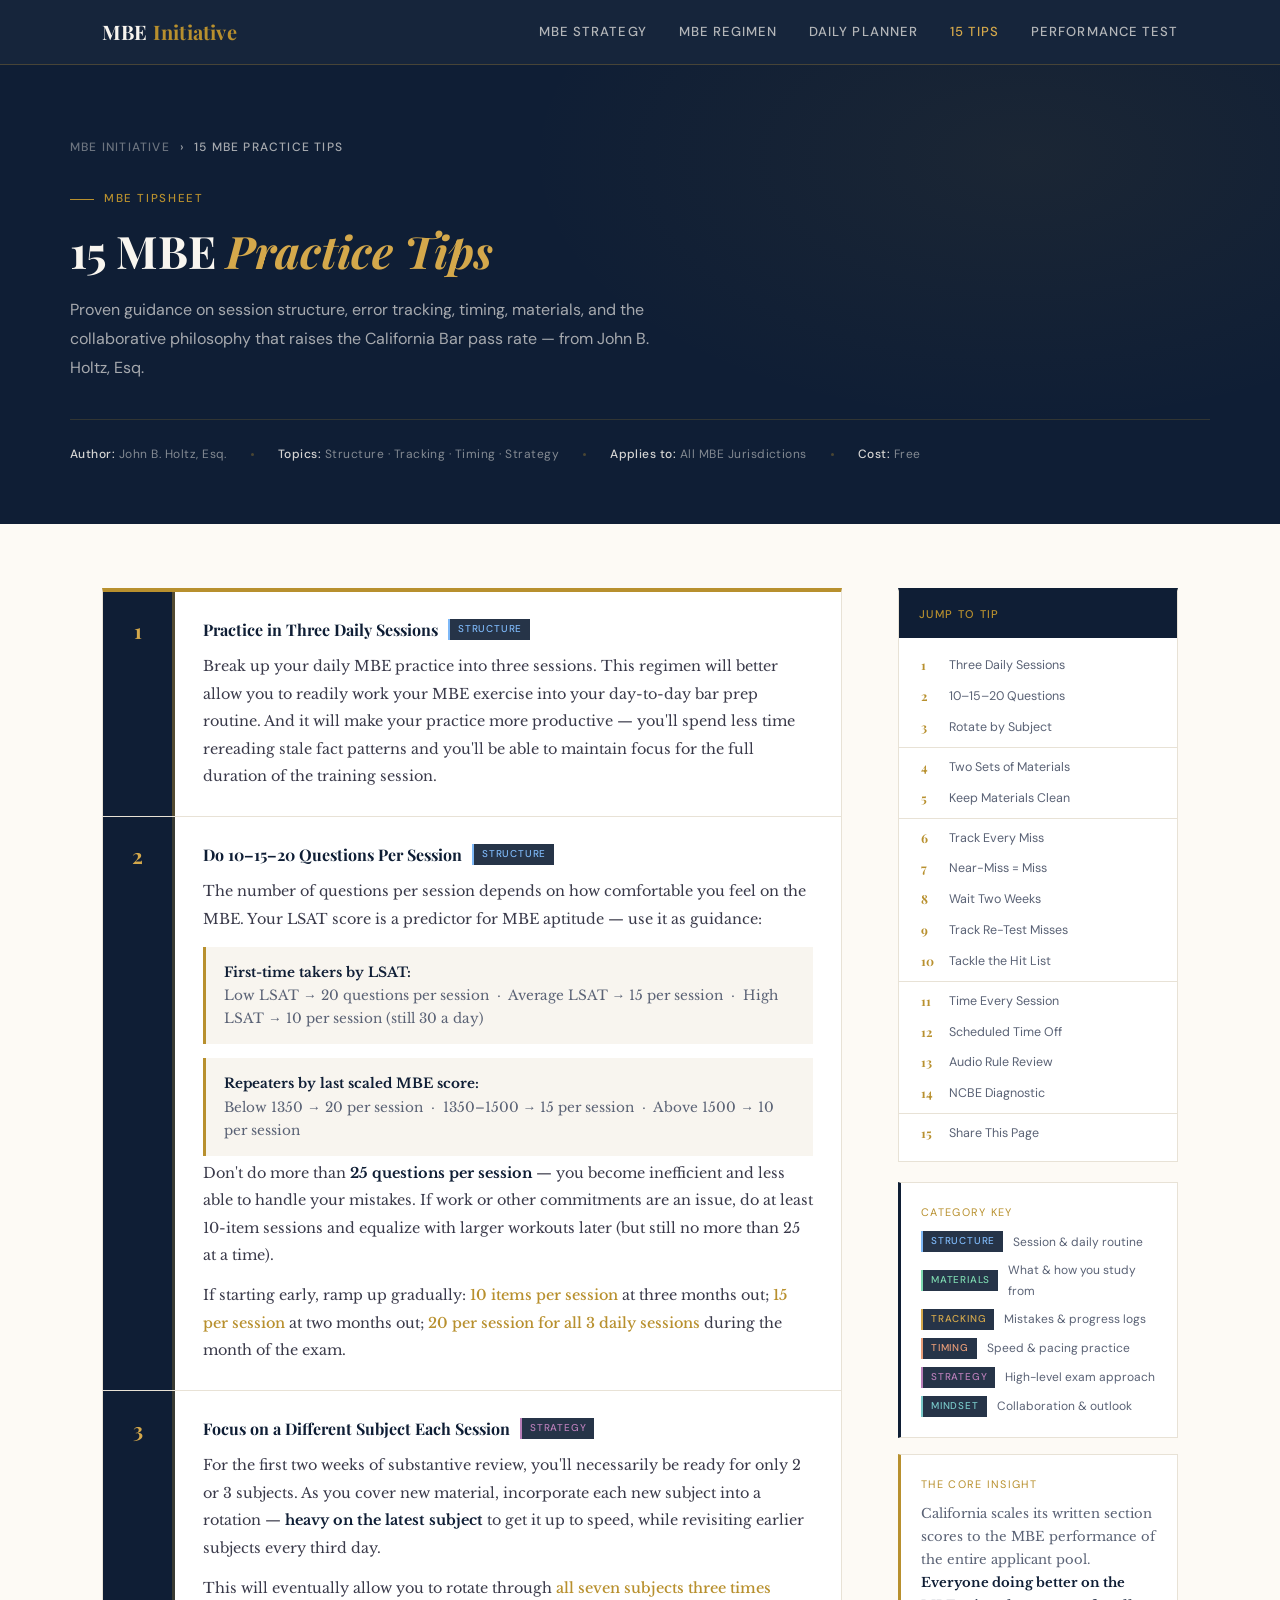
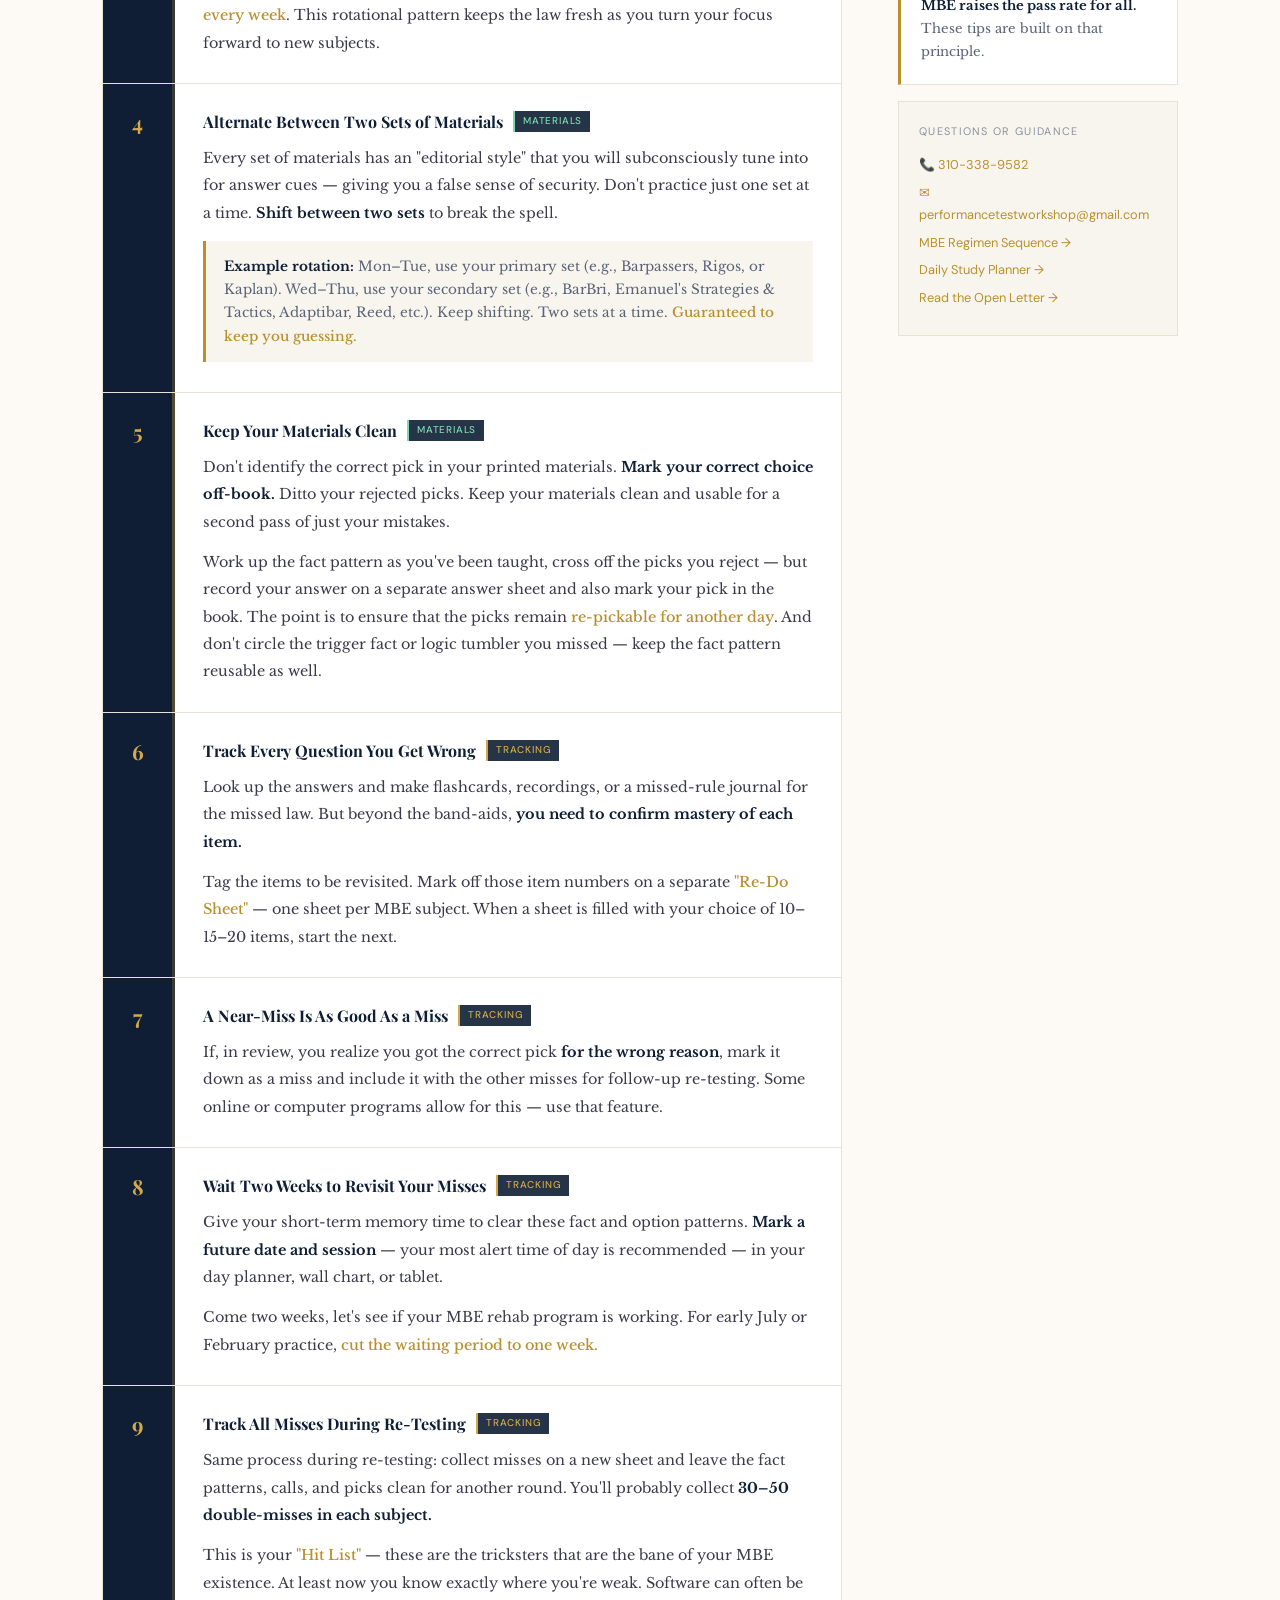
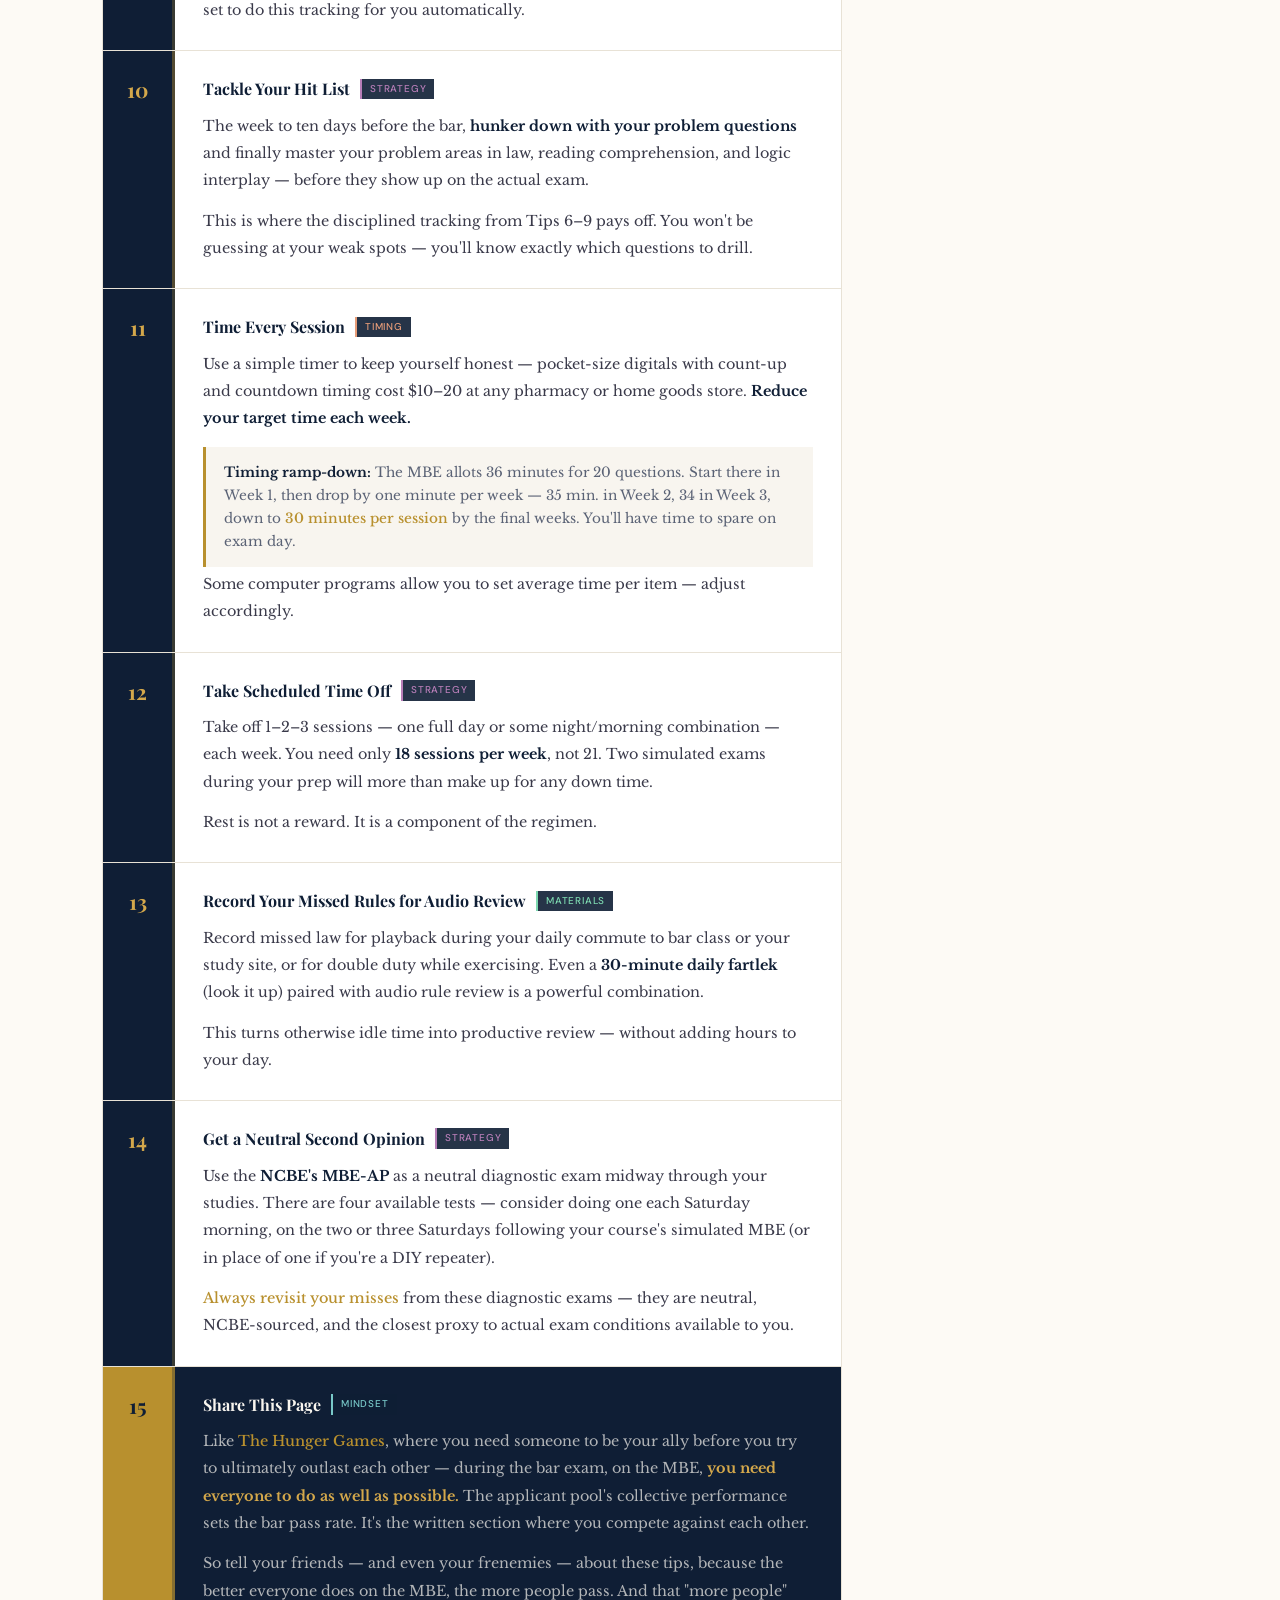
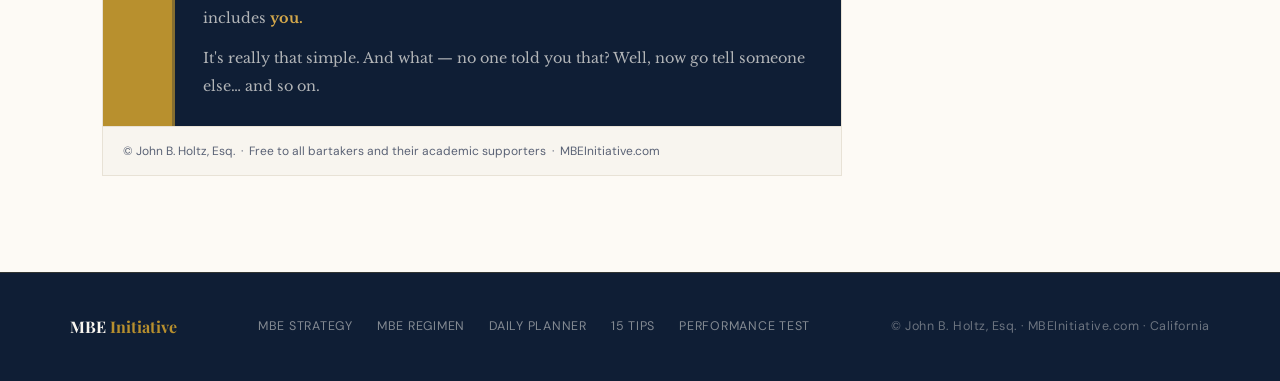
==== 15-mbe-practice-tips/index.html @ 508f03ab "Add 15 MBE Practice Tips nav link and align footer navs" ====
<!DOCTYPE html>
<html lang="en">
<head>
<meta charset="UTF-8"/>
<meta name="viewport" content="width=device-width,initial-scale=1.0"/>
<title>15 MBE Practice Tips | MBE Initiative · John B. Holtz</title>
<meta name="description" content="15 proven MBE practice tips from John B. Holtz — covering session structure, timing, error tracking, and the collaborative philosophy behind raising the California Bar pass rate."/>
<link rel="preconnect" href="https://fonts.googleapis.com"/>
<link rel="preconnect" href="https://fonts.gstatic.com" crossorigin/>
<link href="https://fonts.googleapis.com/css2?family=Playfair+Display:ital,wght@0,400;0,600;0,700;1,400&family=Libre+Baskerville:ital,wght@0,400;0,700;1,400&family=DM+Sans:wght@300;400;500&display=swap" rel="stylesheet"/>
<link rel="stylesheet" href="../css/style.css"/>
<style>
/* ── PAGE HERO ───────────────────────────────────────────────────────────── */
.page-hero{
  background:var(--navy);
  padding:72px 32px 60px;
  position:relative;overflow:hidden;
}
.page-hero::before{
  content:'';position:absolute;inset:0;
  background:radial-gradient(ellipse 60% 90% at 80% 20%,rgba(184,144,46,.07) 0%,transparent 65%);
  pointer-events:none;
}
.page-hero-inner{max-width:1140px;margin:0 auto;position:relative;}
.breadcrumb{
  display:flex;align-items:center;gap:10px;
  font-size:.75rem;font-weight:500;
  letter-spacing:.1em;text-transform:uppercase;
  margin-bottom:32px;
}
.breadcrumb a{color:rgba(248,245,239,.4);text-decoration:none;transition:color .2s;}
.breadcrumb a:hover{color:var(--gold-light)}
.breadcrumb span{color:rgba(248,245,239,.65)}
.breadcrumb-sep{color:rgba(248,245,239,.25)}
.hero-kicker{
  font-size:.72rem;font-weight:500;
  letter-spacing:.14em;text-transform:uppercase;
  color:var(--gold);margin-bottom:16px;
  display:flex;align-items:center;gap:10px;
}
.hero-kicker::before{content:'';display:block;width:24px;height:1px;background:var(--gold);}
.page-hero h1{
  font-family:'Playfair Display',serif;
  font-size:clamp(2rem,3.5vw,3rem);
  font-weight:700;line-height:1.15;
  color:var(--cream);margin-bottom:20px;
}
.page-hero h1 em{font-style:italic;color:var(--gold-light);}
.hero-lead{
  font-size:1rem;line-height:1.8;
  color:rgba(248,245,239,.65);
  max-width:600px;margin-bottom:36px;
}
.hero-meta{
  display:flex;align-items:center;gap:24px;flex-wrap:wrap;
  padding-top:24px;
  border-top:1px solid rgba(184,144,46,.2);
}
.meta-pill{font-size:.75rem;color:rgba(248,245,239,.5);letter-spacing:.04em;}
.meta-pill strong{color:rgba(248,245,239,.85);font-weight:500;}
.meta-dot{width:3px;height:3px;border-radius:50%;background:rgba(184,144,46,.35);}

/* ── LAYOUT ─────────────────────────────────────────────────────────────── */
.content-wrap{
  max-width:1140px;margin:0 auto;
  padding:64px 32px 96px;
  display:grid;
  grid-template-columns:1fr 280px;
  gap:56px;
  align-items:start;
}

/* ── TIPS LIST ───────────────────────────────────────────────────────────── */
.tips-list{
  display:flex;flex-direction:column;gap:0;
}

.tip-card{
  display:grid;
  grid-template-columns:72px 1fr;
  background:#fff;
  border:1px solid var(--card-border);
  border-top:none;
  transition:box-shadow .2s;
  position:relative;
}
.tip-card:first-child{
  border-top:4px solid var(--gold);
}
.tip-card:hover{
  box-shadow:0 4px 24px rgba(15,30,53,.08);
  z-index:1;
}

/* accent color cycles */
.tip-card:nth-child(1)  .tip-num{border-right-color:rgba(184,144,46,.4);}
.tip-card:nth-child(5)  .tip-num{border-right-color:rgba(184,144,46,.4);}
.tip-card:nth-child(10) .tip-num{border-right-color:rgba(184,144,46,.4);}
.tip-card:nth-child(15) .tip-num{background:var(--gold);border-right-color:var(--gold);}
.tip-card:nth-child(15) .tip-num span{color:var(--navy);}

.tip-num{
  background:var(--navy);
  border-right:3px solid rgba(184,144,46,.25);
  display:flex;align-items:flex-start;justify-content:center;
  padding-top:28px;
}
.tip-num span{
  font-family:'Playfair Display',serif;
  font-size:1.3rem;font-weight:700;
  color:var(--gold-light);
  line-height:1;
}

.tip-body{
  padding:24px 28px 26px;
}
.tip-title{
  font-family:'Playfair Display',serif;
  font-size:1rem;font-weight:700;
  color:var(--navy);
  margin-bottom:10px;
  display:flex;align-items:center;gap:10px;
  flex-wrap:wrap;
}
.tip-tag{
  display:inline-block;
  padding:2px 8px;
  font-family:'DM Sans',sans-serif;
  font-size:.62rem;font-weight:500;
  letter-spacing:.08em;text-transform:uppercase;
  background:var(--navy);color:var(--gold);
  border-left:2px solid var(--gold);
  vertical-align:middle;
}
.tip-tag.structure{background:rgba(15,30,53,.9);color:#7eb8f7;border-color:#7eb8f7;}
.tip-tag.materials{background:rgba(15,30,53,.9);color:#7dd9b0;border-color:#7dd9b0;}
.tip-tag.tracking{background:rgba(15,30,53,.9);color:#d4a84b;border-color:#d4a84b;}
.tip-tag.timing{background:rgba(15,30,53,.9);color:#e89d78;border-color:#e89d78;}
.tip-tag.strategy{background:rgba(15,30,53,.9);color:#b87eb8;border-color:#b87eb8;}
.tip-tag.mindset{background:rgba(15,30,53,.9);color:#78c8c8;border-color:#78c8c8;}

.tip-text{
  font-family:'Libre Baskerville',serif;
  font-size:.9rem;line-height:1.9;
  color:#3a3a4a;
}
.tip-text p{margin-bottom:.9em;}
.tip-text p:last-child{margin-bottom:0;}
.tip-text strong{color:var(--navy);}
.tip-text em{color:var(--gold);font-style:normal;font-weight:500;}

/* pull-out highlight box inside a tip */
.tip-highlight{
  margin:14px 0 4px;
  padding:14px 18px;
  background:var(--cream);
  border-left:3px solid var(--gold);
  font-size:.85rem;line-height:1.7;
  color:var(--text-muted);
}
.tip-highlight strong{color:var(--navy);}

/* inline sub-list */
.tip-sublist{
  list-style:none;
  display:flex;flex-direction:column;
  gap:6px;
  margin:10px 0 4px;
}
.tip-sublist li{
  font-size:.85rem;line-height:1.6;
  color:var(--text-muted);
  padding-left:18px;
  position:relative;
}
.tip-sublist li::before{
  content:'';
  position:absolute;left:0;top:9px;
  width:6px;height:6px;border-radius:50%;
  background:var(--gold);
}

/* final tip — share */
.tip-card.tip-final{
  border-top:none;
  background:var(--navy);
}
.tip-card.tip-final .tip-body{}
.tip-card.tip-final .tip-title{color:var(--cream);}
.tip-card.tip-final .tip-text{color:rgba(248,245,239,.7);}
.tip-card.tip-final .tip-text strong{color:var(--gold-light);}

/* attribution strip */
.attrib-strip{
  display:flex;justify-content:space-between;align-items:center;
  flex-wrap:wrap;gap:8px;
  margin-top:0;
  padding:14px 20px;
  border:1px solid var(--card-border);
  border-top:none;
  background:var(--cream);
}
.attrib-strip span{font-size:.75rem;color:var(--text-muted);}

/* ── SIDEBAR ─────────────────────────────────────────────────────────────── */
.sidebar{}

/* sticky TOC */
.toc-card{
  background:#fff;
  border:1px solid var(--card-border);
  border-top:3px solid var(--navy);
  padding:0;
  margin-bottom:20px;
  position:sticky;
  top:84px;
  max-height:calc(100vh - 120px);
  overflow-y:auto;
}
.toc-card-header{
  background:var(--navy);
  padding:14px 20px;
}
.toc-card-title{
  font-size:.7rem;letter-spacing:.12em;text-transform:uppercase;
  color:var(--gold);font-weight:500;
}
.toc-list{list-style:none;padding:12px 0;}
.toc-list li a{
  display:flex;align-items:center;gap:10px;
  padding:7px 20px;
  font-size:.78rem;color:var(--text-muted);
  text-decoration:none;
  transition:all .15s;
  border-left:2px solid transparent;
  line-height:1.35;
}
.toc-list li a:hover{
  color:var(--navy);
  border-left-color:var(--gold);
  background:rgba(184,144,46,.04);
}
.toc-list li a .toc-n{
  font-family:'Playfair Display',serif;
  font-size:.78rem;font-weight:700;
  color:var(--gold);
  flex-shrink:0;width:18px;
}
.toc-divider{height:1px;background:var(--card-border);margin:4px 0;}

.info-card{
  background:#fff;
  border:1px solid var(--card-border);
  border-left:3px solid var(--navy);
  padding:20px;
  margin-bottom:16px;
}
.info-card.gold-accent{border-left-color:var(--gold);}
.info-card-label{
  font-size:.68rem;letter-spacing:.12em;text-transform:uppercase;
  color:var(--gold);margin-bottom:10px;display:block;
}
.info-card-body{
  font-family:'Libre Baskerville',serif;
  font-size:.82rem;line-height:1.75;
  color:var(--text-muted);
}
.info-card-body strong{color:var(--navy);}

.contact-mini{
  background:var(--cream);
  border:1px solid var(--card-border);
  padding:20px;
}
.contact-mini-label{
  font-size:.68rem;letter-spacing:.12em;text-transform:uppercase;
  color:var(--text-light);margin-bottom:14px;display:block;
}
.contact-mini a{
  display:block;font-size:.8rem;color:var(--gold);
  text-decoration:none;margin-bottom:6px;transition:color .2s;
}
.contact-mini a:hover{color:var(--navy)}

/* ── RESPONSIVE ──────────────────────────────────────────────────────────── */
@media(max-width:920px){
  .content-wrap{grid-template-columns:1fr;gap:32px;padding:40px 20px 64px;}
  .page-hero{padding:48px 20px 40px;}
  .toc-card{position:static;max-height:none;overflow:auto;}
}
@media(max-width:560px){
  .tip-card{grid-template-columns:52px 1fr;}
  .tip-num{padding-top:22px;}
  .tip-num span{font-size:1.05rem;}
  .tip-body{padding:18px 18px 20px;}
}
</style>
</head>
<body>

<!-- NAV -->
<nav class="nav">
  <div class="nav-inner">
    <a class="brand" href="../index.html">MBE <span>Initiative</span></a>
    <div class="nav-links">
      <a href="../index.html#mbe">MBE Strategy</a>
      <a href="../mbe-regimen-sequence/">MBE Regimen</a>
      <a href="../daily-study-planner/">Daily Planner</a>
      <a href="." style="color:var(--gold-light);">15 Tips</a>
      <a href="../index.html#performance-test">Performance Test</a>
    </div>
  </div>
</nav>

<!-- HERO -->
<div class="page-hero">
  <div class="page-hero-inner">
    <div class="breadcrumb">
      <a href="../index.html">MBE Initiative</a>
      <span class="breadcrumb-sep">›</span>
      <span>15 MBE Practice Tips</span>
    </div>
    <div class="hero-kicker">MBE Tipsheet</div>
    <h1>15 MBE <em>Practice Tips</em></h1>
    <p class="hero-lead">Proven guidance on session structure, error tracking, timing, materials, and the collaborative philosophy that raises the California Bar pass rate — from John B. Holtz, Esq.</p>
    <div class="hero-meta">
      <div class="meta-pill"><strong>Author:</strong> John B. Holtz, Esq.</div>
      <div class="meta-dot"></div>
      <div class="meta-pill"><strong>Topics:</strong> Structure · Tracking · Timing · Strategy</div>
      <div class="meta-dot"></div>
      <div class="meta-pill"><strong>Applies to:</strong> All MBE Jurisdictions</div>
      <div class="meta-dot"></div>
      <div class="meta-pill"><strong>Cost:</strong> Free</div>
    </div>
  </div>
</div>

<!-- MAIN -->
<div class="content-wrap">
<div><!-- left column -->

<div class="tips-list">

  <!-- TIP 1 -->
  <div class="tip-card" id="tip-1">
    <div class="tip-num"><span>1</span></div>
    <div class="tip-body">
      <div class="tip-title">Practice in Three Daily Sessions <span class="tip-tag structure">Structure</span></div>
      <div class="tip-text">
        <p>Break up your daily MBE practice into three sessions. This regimen will better allow you to readily work your MBE exercise into your day-to-day bar prep routine. And it will make your practice more productive — you'll spend less time rereading stale fact patterns and you'll be able to maintain focus for the full duration of the training session.</p>
      </div>
    </div>
  </div>

  <!-- TIP 2 -->
  <div class="tip-card" id="tip-2">
    <div class="tip-num"><span>2</span></div>
    <div class="tip-body">
      <div class="tip-title">Do 10–15–20 Questions Per Session <span class="tip-tag structure">Structure</span></div>
      <div class="tip-text">
        <p>The number of questions per session depends on how comfortable you feel on the MBE. Your LSAT score is a predictor for MBE aptitude — use it as guidance:</p>
        <div class="tip-highlight">
          <strong>First-time takers by LSAT:</strong><br>
          Low LSAT → 20 questions per session &nbsp;·&nbsp; Average LSAT → 15 per session &nbsp;·&nbsp; High LSAT → 10 per session (still 30 a day)
        </div>
        <div class="tip-highlight">
          <strong>Repeaters by last scaled MBE score:</strong><br>
          Below 1350 → 20 per session &nbsp;·&nbsp; 1350–1500 → 15 per session &nbsp;·&nbsp; Above 1500 → 10 per session
        </div>
        <p>Don't do more than <strong>25 questions per session</strong> — you become inefficient and less able to handle your mistakes. If work or other commitments are an issue, do at least 10-item sessions and equalize with larger workouts later (but still no more than 25 at a time).</p>
        <p>If starting early, ramp up gradually: <em>10 items per session</em> at three months out; <em>15 per session</em> at two months out; <em>20 per session for all 3 daily sessions</em> during the month of the exam.</p>
      </div>
    </div>
  </div>

  <!-- TIP 3 -->
  <div class="tip-card" id="tip-3">
    <div class="tip-num"><span>3</span></div>
    <div class="tip-body">
      <div class="tip-title">Focus on a Different Subject Each Session <span class="tip-tag strategy">Strategy</span></div>
      <div class="tip-text">
        <p>For the first two weeks of substantive review, you'll necessarily be ready for only 2 or 3 subjects. As you cover new material, incorporate each new subject into a rotation — <strong>heavy on the latest subject</strong> to get it up to speed, while revisiting earlier subjects every third day.</p>
        <p>This will eventually allow you to rotate through <em>all seven subjects three times every week</em>. This rotational pattern keeps the law fresh as you turn your focus forward to new subjects.</p>
      </div>
    </div>
  </div>

  <!-- TIP 4 -->
  <div class="tip-card" id="tip-4">
    <div class="tip-num"><span>4</span></div>
    <div class="tip-body">
      <div class="tip-title">Alternate Between Two Sets of Materials <span class="tip-tag materials">Materials</span></div>
      <div class="tip-text">
        <p>Every set of materials has an "editorial style" that you will subconsciously tune into for answer cues — giving you a false sense of security. Don't practice just one set at a time. <strong>Shift between two sets</strong> to break the spell.</p>
        <div class="tip-highlight">
          <strong>Example rotation:</strong> Mon–Tue, use your primary set (e.g., Barpassers, Rigos, or Kaplan). Wed–Thu, use your secondary set (e.g., BarBri, Emanuel's Strategies &amp; Tactics, Adaptibar, Reed, etc.). Keep shifting. Two sets at a time. <em>Guaranteed to keep you guessing.</em>
        </div>
      </div>
    </div>
  </div>

  <!-- TIP 5 -->
  <div class="tip-card" id="tip-5">
    <div class="tip-num"><span>5</span></div>
    <div class="tip-body">
      <div class="tip-title">Keep Your Materials Clean <span class="tip-tag materials">Materials</span></div>
      <div class="tip-text">
        <p>Don't identify the correct pick in your printed materials. <strong>Mark your correct choice off-book.</strong> Ditto your rejected picks. Keep your materials clean and usable for a second pass of just your mistakes.</p>
        <p>Work up the fact pattern as you've been taught, cross off the picks you reject — but record your answer on a separate answer sheet and also mark your pick in the book. The point is to ensure that the picks remain <em>re-pickable for another day</em>. And don't circle the trigger fact or logic tumbler you missed — keep the fact pattern reusable as well.</p>
      </div>
    </div>
  </div>

  <!-- TIP 6 -->
  <div class="tip-card" id="tip-6">
    <div class="tip-num"><span>6</span></div>
    <div class="tip-body">
      <div class="tip-title">Track Every Question You Get Wrong <span class="tip-tag tracking">Tracking</span></div>
      <div class="tip-text">
        <p>Look up the answers and make flashcards, recordings, or a missed-rule journal for the missed law. But beyond the band-aids, <strong>you need to confirm mastery of each item.</strong></p>
        <p>Tag the items to be revisited. Mark off those item numbers on a separate <em>"Re-Do Sheet"</em> — one sheet per MBE subject. When a sheet is filled with your choice of 10–15–20 items, start the next.</p>
      </div>
    </div>
  </div>

  <!-- TIP 7 -->
  <div class="tip-card" id="tip-7">
    <div class="tip-num"><span>7</span></div>
    <div class="tip-body">
      <div class="tip-title">A Near-Miss Is As Good As a Miss <span class="tip-tag tracking">Tracking</span></div>
      <div class="tip-text">
        <p>If, in review, you realize you got the correct pick <strong>for the wrong reason</strong>, mark it down as a miss and include it with the other misses for follow-up re-testing. Some online or computer programs allow for this — use that feature.</p>
      </div>
    </div>
  </div>

  <!-- TIP 8 -->
  <div class="tip-card" id="tip-8">
    <div class="tip-num"><span>8</span></div>
    <div class="tip-body">
      <div class="tip-title">Wait Two Weeks to Revisit Your Misses <span class="tip-tag tracking">Tracking</span></div>
      <div class="tip-text">
        <p>Give your short-term memory time to clear these fact and option patterns. <strong>Mark a future date and session</strong> — your most alert time of day is recommended — in your day planner, wall chart, or tablet.</p>
        <p>Come two weeks, let's see if your MBE rehab program is working. For early July or February practice, <em>cut the waiting period to one week.</em></p>
      </div>
    </div>
  </div>

  <!-- TIP 9 -->
  <div class="tip-card" id="tip-9">
    <div class="tip-num"><span>9</span></div>
    <div class="tip-body">
      <div class="tip-title">Track All Misses During Re-Testing <span class="tip-tag tracking">Tracking</span></div>
      <div class="tip-text">
        <p>Same process during re-testing: collect misses on a new sheet and leave the fact patterns, calls, and picks clean for another round. You'll probably collect <strong>30–50 double-misses in each subject.</strong></p>
        <p>This is your <em>"Hit List"</em> — these are the tricksters that are the bane of your MBE existence. At least now you know exactly where you're weak. Software can often be set to do this tracking for you automatically.</p>
      </div>
    </div>
  </div>

  <!-- TIP 10 -->
  <div class="tip-card" id="tip-10">
    <div class="tip-num"><span>10</span></div>
    <div class="tip-body">
      <div class="tip-title">Tackle Your Hit List <span class="tip-tag strategy">Strategy</span></div>
      <div class="tip-text">
        <p>The week to ten days before the bar, <strong>hunker down with your problem questions</strong> and finally master your problem areas in law, reading comprehension, and logic interplay — before they show up on the actual exam.</p>
        <p>This is where the disciplined tracking from Tips 6–9 pays off. You won't be guessing at your weak spots — you'll know exactly which questions to drill.</p>
      </div>
    </div>
  </div>

  <!-- TIP 11 -->
  <div class="tip-card" id="tip-11">
    <div class="tip-num"><span>11</span></div>
    <div class="tip-body">
      <div class="tip-title">Time Every Session <span class="tip-tag timing">Timing</span></div>
      <div class="tip-text">
        <p>Use a simple timer to keep yourself honest — pocket-size digitals with count-up and countdown timing cost $10–20 at any pharmacy or home goods store. <strong>Reduce your target time each week.</strong></p>
        <div class="tip-highlight">
          <strong>Timing ramp-down:</strong> The MBE allots 36 minutes for 20 questions. Start there in Week 1, then drop by one minute per week — 35 min. in Week 2, 34 in Week 3, down to <em>30 minutes per session</em> by the final weeks. You'll have time to spare on exam day.
        </div>
        <p>Some computer programs allow you to set average time per item — adjust accordingly.</p>
      </div>
    </div>
  </div>

  <!-- TIP 12 -->
  <div class="tip-card" id="tip-12">
    <div class="tip-num"><span>12</span></div>
    <div class="tip-body">
      <div class="tip-title">Take Scheduled Time Off <span class="tip-tag strategy">Strategy</span></div>
      <div class="tip-text">
        <p>Take off 1–2–3 sessions — one full day or some night/morning combination — each week. You need only <strong>18 sessions per week</strong>, not 21. Two simulated exams during your prep will more than make up for any down time.</p>
        <p>Rest is not a reward. It is a component of the regimen.</p>
      </div>
    </div>
  </div>

  <!-- TIP 13 -->
  <div class="tip-card" id="tip-13">
    <div class="tip-num"><span>13</span></div>
    <div class="tip-body">
      <div class="tip-title">Record Your Missed Rules for Audio Review <span class="tip-tag materials">Materials</span></div>
      <div class="tip-text">
        <p>Record missed law for playback during your daily commute to bar class or your study site, or for double duty while exercising. Even a <strong>30-minute daily fartlek</strong> (look it up) paired with audio rule review is a powerful combination.</p>
        <p>This turns otherwise idle time into productive review — without adding hours to your day.</p>
      </div>
    </div>
  </div>

  <!-- TIP 14 -->
  <div class="tip-card" id="tip-14">
    <div class="tip-num"><span>14</span></div>
    <div class="tip-body">
      <div class="tip-title">Get a Neutral Second Opinion <span class="tip-tag strategy">Strategy</span></div>
      <div class="tip-text">
        <p>Use the <strong>NCBE's MBE-AP</strong> as a neutral diagnostic exam midway through your studies. There are four available tests — consider doing one each Saturday morning, on the two or three Saturdays following your course's simulated MBE (or in place of one if you're a DIY repeater).</p>
        <p><em>Always revisit your misses</em> from these diagnostic exams — they are neutral, NCBE-sourced, and the closest proxy to actual exam conditions available to you.</p>
      </div>
    </div>
  </div>

  <!-- TIP 15 -->
  <div class="tip-card tip-final" id="tip-15">
    <div class="tip-num" style="background:var(--gold);border-right-color:rgba(15,30,53,.3);"><span style="color:var(--navy);">15</span></div>
    <div class="tip-body">
      <div class="tip-title">Share This Page <span class="tip-tag mindset">Mindset</span></div>
      <div class="tip-text">
        <p>Like <em>The Hunger Games</em>, where you need someone to be your ally before you try to ultimately outlast each other — during the bar exam, on the MBE, <strong>you need everyone to do as well as possible.</strong> The applicant pool's collective performance sets the bar pass rate. It's the written section where you compete against each other.</p>
        <p>So tell your friends — and even your frenemies — about these tips, because the better everyone does on the MBE, the more people pass. And that "more people" includes <strong>you.</strong></p>
        <p>It's really that simple. And what — no one told you that? Well, now go tell someone else… and so on.</p>
      </div>
    </div>
  </div>

</div><!-- /.tips-list -->

<div class="attrib-strip">
  <span>© John B. Holtz, Esq. &nbsp;·&nbsp; Free to all bartakers and their academic supporters &nbsp;·&nbsp; MBEInitiative.com</span>
</div>

</div><!-- /left column -->

<!-- ── SIDEBAR ─────────────────────────────────────────────────────────────── -->
<div class="sidebar">

  <!-- TOC -->
  <div class="toc-card">
    <div class="toc-card-header">
      <div class="toc-card-title">Jump to Tip</div>
    </div>
    <ul class="toc-list">
      <li><a href="#tip-1"><span class="toc-n">1</span>Three Daily Sessions</a></li>
      <li><a href="#tip-2"><span class="toc-n">2</span>10–15–20 Questions</a></li>
      <li><a href="#tip-3"><span class="toc-n">3</span>Rotate by Subject</a></li>
      <div class="toc-divider"></div>
      <li><a href="#tip-4"><span class="toc-n">4</span>Two Sets of Materials</a></li>
      <li><a href="#tip-5"><span class="toc-n">5</span>Keep Materials Clean</a></li>
      <div class="toc-divider"></div>
      <li><a href="#tip-6"><span class="toc-n">6</span>Track Every Miss</a></li>
      <li><a href="#tip-7"><span class="toc-n">7</span>Near-Miss = Miss</a></li>
      <li><a href="#tip-8"><span class="toc-n">8</span>Wait Two Weeks</a></li>
      <li><a href="#tip-9"><span class="toc-n">9</span>Track Re-Test Misses</a></li>
      <li><a href="#tip-10"><span class="toc-n">10</span>Tackle the Hit List</a></li>
      <div class="toc-divider"></div>
      <li><a href="#tip-11"><span class="toc-n">11</span>Time Every Session</a></li>
      <li><a href="#tip-12"><span class="toc-n">12</span>Scheduled Time Off</a></li>
      <li><a href="#tip-13"><span class="toc-n">13</span>Audio Rule Review</a></li>
      <li><a href="#tip-14"><span class="toc-n">14</span>NCBE Diagnostic</a></li>
      <div class="toc-divider"></div>
      <li><a href="#tip-15"><span class="toc-n">15</span>Share This Page</a></li>
    </ul>
  </div>

  <!-- CATEGORY KEY -->
  <div class="info-card" style="margin-bottom:16px;">
    <span class="info-card-label">Category Key</span>
    <div style="display:flex;flex-direction:column;gap:8px;margin-top:4px;">
      <div style="display:flex;align-items:center;gap:10px;">
        <span class="tip-tag structure" style="margin:0;">Structure</span>
        <span style="font-size:.75rem;color:var(--text-muted);">Session &amp; daily routine</span>
      </div>
      <div style="display:flex;align-items:center;gap:10px;">
        <span class="tip-tag materials" style="margin:0;">Materials</span>
        <span style="font-size:.75rem;color:var(--text-muted);">What &amp; how you study from</span>
      </div>
      <div style="display:flex;align-items:center;gap:10px;">
        <span class="tip-tag tracking" style="margin:0;">Tracking</span>
        <span style="font-size:.75rem;color:var(--text-muted);">Mistakes &amp; progress logs</span>
      </div>
      <div style="display:flex;align-items:center;gap:10px;">
        <span class="tip-tag timing" style="margin:0;">Timing</span>
        <span style="font-size:.75rem;color:var(--text-muted);">Speed &amp; pacing practice</span>
      </div>
      <div style="display:flex;align-items:center;gap:10px;">
        <span class="tip-tag strategy" style="margin:0;">Strategy</span>
        <span style="font-size:.75rem;color:var(--text-muted);">High-level exam approach</span>
      </div>
      <div style="display:flex;align-items:center;gap:10px;">
        <span class="tip-tag mindset" style="margin:0;">Mindset</span>
        <span style="font-size:.75rem;color:var(--text-muted);">Collaboration &amp; outlook</span>
      </div>
    </div>
  </div>

  <!-- WHY IT MATTERS -->
  <div class="info-card gold-accent" style="margin-bottom:16px;">
    <span class="info-card-label">The Core Insight</span>
    <p class="info-card-body">California scales its written section scores to the MBE performance of the entire applicant pool. <strong>Everyone doing better on the MBE raises the pass rate for all.</strong> These tips are built on that principle.</p>
  </div>

  <!-- CONTACT -->
  <div class="contact-mini">
    <span class="contact-mini-label">Questions or Guidance</span>
    <a href="tel:3103389582">📞 310-338-9582</a>
    <a href="mailto:performancetestworkshop@gmail.com">✉ performancetestworkshop@gmail.com</a>
    <a href="../mbe-regimen-sequence/">MBE Regimen Sequence →</a>
    <a href="../daily-study-planner/">Daily Study Planner →</a>
    <a href="../mbe-memo.html">Read the Open Letter →</a>
  </div>

</div><!-- /sidebar -->
</div><!-- /.content-wrap -->

<!-- FOOTER -->
<footer>
  <div class="footer-inner">
    <div class="footer-brand">MBE <span>Initiative</span></div>
    <div class="footer-links">
      <a href="../index.html#mbe">MBE Strategy</a>
      <a href="../mbe-regimen-sequence/">MBE Regimen</a>
      <a href="../daily-study-planner/">Daily Planner</a>
      <a href=".">15 Tips</a>
      <a href="../index.html#performance-test">Performance Test</a>
    </div>
    <div class="footer-copy">&copy; John B. Holtz, Esq. &middot; MBEInitiative.com &middot; California</div>
  </div>
</footer>

</body>
</html>
---- css/style.css ----
*{box-sizing:border-box;margin:0;padding:0}
:root{
  --navy:#0f1e35;
  --navy-mid:#162845;
  --navy-light:#1e3a5f;
  --gold:#b8902e;
  --gold-light:#d4a84b;
  --cream:#f8f5ef;
  --warm-white:#fdfaf5;
  --text:#1a1a2e;
  --text-muted:#5a6275;
  --text-light:#8a919e;
  --rule:#d4c9b0;
  --card-border:#e8e2d6;
}
html{scroll-behavior:smooth}
body{
  font-family:'DM Sans',sans-serif;
  background:var(--warm-white);
  color:var(--text);
  font-size:16px;
  line-height:1.7;
}

/* NAV */
.nav{
  position:sticky;top:0;z-index:100;
  background:rgba(15,30,53,0.97);
  backdrop-filter:blur(10px);
  border-bottom:1px solid rgba(184,144,46,0.3);
}
.nav-inner{
  max-width:1140px;margin:0 auto;
  padding:0 32px;
  display:flex;align-items:center;justify-content:space-between;
  height:64px;
}
.brand{
  font-family:'Playfair Display',serif;
  font-size:1.25rem;font-weight:700;
  color:var(--cream);letter-spacing:0.01em;
  text-decoration:none;
}
.brand span{color:var(--gold)}
.nav-links{display:flex;gap:32px}
.nav-links a{
  font-size:0.82rem;font-weight:500;
  color:rgba(248,245,239,0.7);
  text-decoration:none;letter-spacing:0.08em;
  text-transform:uppercase;
  transition:color 0.2s;
}
.nav-links a:hover{color:var(--gold-light)}

/* HERO */
.hero {
  position: relative;
  overflow: hidden;
  min-height: 760px;
  display: flex;
  align-items: center;
  padding: 0 32px;
  background: #0b1d33;
}

.hero-video-bg {
  position: absolute;
  inset: 0;
  z-index: 0;
  overflow: hidden;
  background: #0b1d33;
  pointer-events: none;
}

.hero-video-bg iframe {
  position: absolute;
  top: 50%;
  left: 50%;
  width: 120vw;
  height: 67.5vw;
  min-width: 100%;
  min-height: 100%;
  transform: translate(-50%, -50%);
  pointer-events: none;
}

.hero::before {
  content: "";
  position: absolute;
  inset: 0;
  z-index: 1;
  background:
    linear-gradient(90deg, rgba(11, 29, 51, 0.94) 0%, rgba(11, 29, 51, 0.82) 42%, rgba(11, 29, 51, 0.48) 100%),
    linear-gradient(180deg, rgba(11, 29, 51, 0.35) 0%, rgba(11, 29, 51, 0.72) 100%);
  pointer-events: none;
}

.hero-inner {
  max-width: 1140px;
  margin: 0 auto;
  width: 100%;
  display: grid;
  grid-template-columns: 1fr 380px;
  gap: 64px;
  align-items: end;
  position: relative;
  z-index: 2;
}
.hero-eyebrow{
  font-size:0.75rem;font-weight:500;
  letter-spacing:0.14em;text-transform:uppercase;
  color:var(--gold);margin-bottom:20px;
  display:flex;align-items:center;gap:10px;
}
.hero-eyebrow::before{
  content:'';display:block;width:28px;height:1px;
  background:var(--gold);
}
.hero h1{
  font-family:'Playfair Display',serif;
  font-size:clamp(2.2rem,4vw,3.4rem);
  font-weight:700;line-height:1.15;
  color:var(--cream);
  margin-bottom:24px;
}
.hero h1 em{
  font-style:italic;color:var(--gold-light);
}
.hero-lead{
  font-size:1.05rem;line-height:1.8;
  color:rgba(248,245,239,0.72);
  max-width:520px;margin-bottom:36px;
}
.hero-actions{display:flex;gap:16px;flex-wrap:wrap;margin-bottom:64px;}
.btn-primary{
  display:inline-flex;align-items:center;gap:8px;
  padding:13px 28px;
  background:var(--gold);color:#0f1e35;
  font-size:0.85rem;font-weight:500;
  letter-spacing:0.06em;text-transform:uppercase;
  text-decoration:none;border:none;cursor:pointer;
  transition:background 0.2s,transform 0.15s;
}
.btn-primary:hover{background:var(--gold-light);transform:translateY(-1px)}
.btn-outline{
  display:inline-flex;align-items:center;gap:8px;
  padding:12px 28px;
  border:1px solid rgba(184,144,46,0.5);
  color:var(--gold-light);
  font-size:0.85rem;font-weight:500;
  letter-spacing:0.06em;text-transform:uppercase;
  text-decoration:none;background:transparent;cursor:pointer;
  transition:border-color 0.2s,color 0.2s;
}
.btn-outline:hover{border-color:var(--gold-light);color:var(--cream)}

/* CONTACT CARD in hero */
.contact-card{
  background:var(--cream);
  border-top:3px solid var(--gold);
  padding:0 0 0 0;
  position:relative;
  transform:translateY(32px);
  box-shadow:0 24px 64px rgba(0,0,0,0.35);
}
.card-photo-wrap{position:relative;overflow:hidden;background:#162845;}
.john-card-photo{
  display:block;
  width:100%;
  height:360px;
  object-fit:cover;
  object-position:center top;
  border-top:4px solid var(--gold);
  background:#10233d;
}
.card-body{padding:28px 28px 32px;}
.card-title{
  font-family:'Playfair Display',serif;
  font-size:1rem;font-weight:700;
  color:var(--navy);margin-bottom:4px;
}
.card-subtitle{
  font-size:0.78rem;color:var(--gold);
  letter-spacing:0.08em;text-transform:uppercase;
  margin-bottom:24px;
  padding-bottom:16px;
  border-bottom:1px solid var(--card-border);
}
.contact-list{display:flex;flex-direction:column;gap:12px;}
.contact-row{
  display:flex;align-items:flex-start;gap:12px;
  font-size:0.84rem;
  color:var(--text);text-decoration:none;
}
.contact-row:hover .contact-val{color:var(--gold)}
.contact-icon{
  width:30px;height:30px;flex-shrink:0;
  background:var(--navy);
  display:flex;align-items:center;justify-content:center;
  margin-top:1px;
}
.contact-icon svg{width:14px;height:14px;fill:var(--gold)}
.contact-val{color:var(--text);line-height:1.4;transition:color 0.2s;}
.contact-label{
  font-size:0.72rem;text-transform:uppercase;
  letter-spacing:0.08em;color:var(--text-muted);
  display:block;margin-bottom:1px;
}

@media (max-width: 980px) {
  .john-card-photo {
    height: 320px;
  }
}

@media (max-width: 680px) {
  .john-card-photo {
    height: 260px;
  }
}

/* STATS BAR */
.stats-bar{
  background:var(--navy-mid);
  padding:32px;
}
.stats-inner{
  max-width:1140px;margin:0 auto;
  display:grid;grid-template-columns:repeat(3,1fr);
  gap:0;
}
.stat-item{
  text-align:center;
  padding:16px 24px;
  border-right:1px solid rgba(255,255,255,0.08);
}
.stat-item:last-child{border-right:none}
.stat-num{
  font-family:'Playfair Display',serif;
  font-size:2rem;font-weight:700;
  color:var(--gold-light);display:block;
}
.stat-label{
  font-size:0.78rem;color:rgba(248,245,239,0.6);
  letter-spacing:0.06em;text-transform:uppercase;
}

/* SECTION SCAFFOLDING */
.section{padding:88px 32px;}
.section-inner{max-width:1140px;margin:0 auto;}
.section-tag{
  font-size:0.72rem;font-weight:500;
  letter-spacing:0.14em;text-transform:uppercase;
  color:var(--gold);margin-bottom:14px;
  display:flex;align-items:center;gap:10px;
}
.section-tag::before{
  content:'';display:block;width:24px;height:1px;
  background:var(--gold);
}
.section-heading{
  font-family:'Playfair Display',serif;
  font-size:clamp(1.8rem,3vw,2.5rem);
  font-weight:700;line-height:1.2;
  color:var(--navy);margin-bottom:16px;
}
.section-rule{
  width:48px;height:2px;
  background:var(--gold);
  margin-bottom:32px;
}
.section-lead{
  font-family:'Libre Baskerville',serif;
  font-size:1.05rem;line-height:1.9;
  color:var(--text-muted);
  max-width:680px;
}

/* MBE SECTION */
#mbe{background:var(--warm-white);}
.mbe-grid{
  display:grid;
  grid-template-columns:1fr 1fr;
  gap:48px;
  margin-top:56px;
  align-items:start;
}
.mbe-intro{
  font-family:'Libre Baskerville',serif;
  font-size:1rem;line-height:1.95;
  color:#3a3a4a;
}
.mbe-intro p{margin-bottom:1.2em;}
.subject-grid{
  display:grid;
  grid-template-columns:1fr 1fr;
  gap:8px;
}
.subject-pill{
  background:var(--navy);
  color:var(--cream);
  padding:10px 16px;
  font-size:0.8rem;
  letter-spacing:0.04em;
  border-left:3px solid var(--gold);
  transition:background 0.2s;
}
.subject-pill:hover{background:var(--navy-light)}
.subjects-label{
  font-size:0.75rem;font-weight:500;
  letter-spacing:0.1em;text-transform:uppercase;
  color:var(--text-muted);margin-bottom:14px;
  grid-column:1/-1;
}

/* STUDY SEQUENCE */
#study-sequence{
  background:var(--navy);
  position:relative;overflow:hidden;
}
#study-sequence::before{
  content:'';position:absolute;
  top:-80px;right:-80px;
  width:400px;height:400px;
  border-radius:50%;
  border:1px solid rgba(184,144,46,0.08);
  pointer-events:none;
}
#study-sequence .section-heading{color:var(--cream)}
#study-sequence .section-rule{background:var(--gold)}
#study-sequence .section-lead{color:rgba(248,245,239,0.65)}
#study-sequence .section-tag{color:var(--gold-light)}
#study-sequence .section-tag::before{background:var(--gold-light)}
.phases{display:flex;flex-direction:column;gap:0;margin-top:56px;}
.phase{
  display:grid;
  grid-template-columns:80px 1fr;
  gap:0;
  position:relative;
}
.phase:not(:last-child) .phase-line{
  position:absolute;left:39px;top:44px;bottom:-1px;
  width:1px;background:rgba(184,144,46,0.25);
}
.phase-num{
  display:flex;flex-direction:column;
  align-items:center;
  padding-top:4px;
}
.phase-circle{
  width:40px;height:40px;
  border:1px solid var(--gold);
  border-radius:50%;
  display:flex;align-items:center;justify-content:center;
  font-family:'Playfair Display',serif;
  font-size:0.9rem;font-weight:700;
  color:var(--gold);
  background:var(--navy);
  position:relative;z-index:1;
  flex-shrink:0;
}
.phase-content{
  padding:0 0 48px 24px;
}
.phase-label{
  font-size:0.72rem;letter-spacing:0.12em;
  text-transform:uppercase;
  color:var(--gold);margin-bottom:6px;
  display:block;
}
.phase-title{
  font-family:'Playfair Display',serif;
  font-size:1.15rem;font-weight:700;
  color:var(--cream);margin-bottom:10px;
}
.phase-desc{
  font-size:0.9rem;line-height:1.75;
  color:rgba(248,245,239,0.6);
}

/* DAILY PLANNER */
#daily-planner{background:var(--cream);}
.planner-grid{
  display:grid;
  grid-template-columns:repeat(3,1fr);
  gap:24px;
  margin-top:56px;
}
.day-card{
  background:var(--warm-white);
  border:1px solid var(--card-border);
  border-top:3px solid var(--navy);
  padding:28px 24px;
  transition:box-shadow 0.2s,transform 0.2s;
}
.day-card:hover{
  box-shadow:0 12px 40px rgba(15,30,53,0.1);
  transform:translateY(-3px);
}
.day-card:nth-child(2){border-top-color:var(--gold)}
.day-card:nth-child(3){border-top-color:var(--navy-light)}
.day-period{
  font-size:0.72rem;letter-spacing:0.1em;text-transform:uppercase;
  color:var(--text-muted);margin-bottom:8px;display:block;
}
.day-title{
  font-family:'Playfair Display',serif;
  font-size:1.1rem;font-weight:700;
  color:var(--navy);margin-bottom:14px;
}
.day-items{list-style:none;display:flex;flex-direction:column;gap:8px;}
.day-items li{
  font-size:0.85rem;color:var(--text-muted);
  padding-left:16px;position:relative;line-height:1.5;
}
.day-items li::before{
  content:'';position:absolute;left:0;top:8px;
  width:6px;height:6px;border-radius:50%;
  background:var(--gold);
}
.planner-note{
  margin-top:32px;
  padding:20px 24px;
  background:var(--navy);
  border-left:3px solid var(--gold);
}
.planner-note p{
  font-size:0.9rem;line-height:1.7;
  color:rgba(248,245,239,0.75);
}
.planner-note strong{color:var(--gold-light)}

/* PERFORMANCE TEST */
#performance-test{background:var(--warm-white);}
.pt-layout{
  display:grid;
  grid-template-columns:1.1fr 1fr;
  gap:72px;
  margin-top:56px;
  align-items:start;
}
.pt-content p{
  font-family:'Libre Baskerville',serif;
  font-size:1rem;line-height:1.9;
  color:#3a3a4a;
  margin-bottom:1.2em;
}
.pt-pillars{
  display:flex;flex-direction:column;gap:20px;
  margin-top:36px;
}
.pt-pillar{
  display:flex;gap:20px;align-items:flex-start;
  padding:20px 20px;
  border:1px solid var(--card-border);
  background:var(--cream);
  transition:border-color 0.2s;
}
.pt-pillar:hover{border-color:var(--gold)}
.pillar-icon{
  width:42px;height:42px;flex-shrink:0;
  background:var(--navy);
  display:flex;align-items:center;justify-content:center;
}
.pillar-icon svg{width:18px;height:18px;fill:var(--gold)}
.pillar-name{
  font-size:0.88rem;font-weight:500;
  color:var(--navy);margin-bottom:4px;letter-spacing:0.02em;
}
.pillar-desc{
  font-size:0.82rem;color:var(--text-muted);line-height:1.6;
}
.pt-cta-box{
  background:var(--navy);
  padding:40px 36px;
  position:sticky;top:88px;
}
.pt-cta-box h3{
  font-family:'Playfair Display',serif;
  font-size:1.5rem;font-weight:700;
  color:var(--cream);margin-bottom:8px;
}
.pt-cta-tagline{
  font-size:0.82rem;color:var(--gold-light);
  letter-spacing:0.06em;text-transform:uppercase;
  margin-bottom:20px;display:block;
}
.pt-cta-divider{
  width:36px;height:1px;background:rgba(184,144,46,0.4);
  margin-bottom:24px;
}
.pt-cta-box p{
  font-size:0.88rem;line-height:1.75;
  color:rgba(248,245,239,0.65);
  margin-bottom:28px;
}
.cta-actions{display:flex;flex-direction:column;gap:12px;}

/* VISUAL ROTATOR */
#initiative-visuals{background:var(--cream);}
.visuals-inner{display:flex;flex-direction:column;align-items:center;text-align:center;}
.visuals-inner .section-lead{max-width:760px;}
.visual-rotator-wrap{
  position:relative;
  width:min(100%,960px);
  margin:0;
  display:flex;
  align-items:center;
  justify-content:center;
  gap:18px;
}
.visual-rotator{
  position:relative;
  width:min(100%,760px);
  aspect-ratio:16/10;
  margin:0;
  border:1px solid var(--card-border);
  background:#fff;
  overflow:hidden;
  box-shadow:0 16px 48px rgba(15,30,53,0.12);
}
.rotator-image{
  position:absolute;
  inset:0;
  width:100%;
  height:100%;
  object-fit:contain;
  object-position:center;
  opacity:0;
  transition:opacity 1.2s ease;
}
.rotator-image.is-active{opacity:1;}
.visual-arrow{
  width:48px;
  height:48px;
  border:1px solid var(--navy);
  border-radius:50%;
  background:#fff;
  color:var(--navy);
  display:grid;
  place-items:center;
  font-size:1.5rem;
  line-height:1;
  cursor:pointer;
  transition:all 0.2s ease;
}
.visual-arrow:hover{
  background:var(--navy);
  color:var(--cream);
}
.visual-arrow:focus-visible{
  outline:3px solid rgba(184,144,46,0.5);
  outline-offset:2px;
}
@media (max-width: 720px){
  .visual-rotator-wrap{
    width:100%;
    gap:10px;
  }

  .visual-arrow{
    width:40px;
    height:40px;
    font-size:1.2rem;
  }
}

/* FOOTER */
footer{
  background:var(--navy);
  border-top:1px solid rgba(184,144,46,0.2);
  padding:40px 32px;
}
.footer-inner{
  max-width:1140px;margin:0 auto;
  display:flex;justify-content:space-between;align-items:center;
  flex-wrap:wrap;gap:16px;
}
.footer-brand{
  font-family:'Playfair Display',serif;
  font-size:1rem;font-weight:700;
  color:var(--cream);
}
.footer-brand span{color:var(--gold)}
.footer-copy{
  font-size:0.78rem;color:rgba(248,245,239,0.4);
  letter-spacing:0.04em;
}
.footer-links{display:flex;gap:24px;}
.footer-links a{
  font-size:0.78rem;color:rgba(248,245,239,0.5);
  text-decoration:none;letter-spacing:0.06em;
  text-transform:uppercase;transition:color 0.2s;
}
.footer-links a:hover{color:var(--gold-light)}

/* ANIMATIONS */
@keyframes fadeUp{from{opacity:0;transform:translateY(20px)}to{opacity:1;transform:translateY(0)}}
.hero-left>*{animation:fadeUp 0.6s ease both}
.hero-eyebrow{animation-delay:0.1s}
.hero h1{animation-delay:0.2s}
.hero-lead{animation-delay:0.3s}
.hero-actions{animation-delay:0.4s}
.contact-card{animation:fadeUp 0.6s 0.3s ease both}

/* RESPONSIVE */
@media(max-width:940px){
  .hero-inner{grid-template-columns:1fr;gap:40px}
  .contact-card{transform:translateY(0);margin-bottom:32px;max-width:420px}
  .mbe-grid{grid-template-columns:1fr}
  .planner-grid{grid-template-columns:1fr}
  .pt-layout{grid-template-columns:1fr}
  .pt-cta-box{position:static}
  .stats-inner{grid-template-columns:1fr}
  .stat-item{border-right:none;border-bottom:1px solid rgba(255,255,255,0.08)}
  .stat-item:last-child{border-bottom:none}
  .nav-links{display:none}
}
@media(max-width:640px){
  .section{padding:64px 20px}
  .hero{min-height:auto;padding:36px 16px 46px}
  .subject-grid{grid-template-columns:1fr}
}

@media (max-width: 980px) {
  .hero {
    min-height: auto;
    padding: 48px 18px 56px;
  }

  .hero-video-bg iframe {
    width: 160vw;
    height: 90vw;
  }
}

@media (max-width: 680px) {
  .hero {
    padding: 36px 16px 46px;
  }

  .hero-video-bg iframe {
    width: 220vw;
    height: 123.75vw;
  }

  .hero::before {
    background:
      linear-gradient(180deg, rgba(11, 29, 51, 0.9) 0%, rgba(11, 29, 51, 0.82) 55%, rgba(11, 29, 51, 0.92) 100%);
  }
}


/* MBE REGIMEN SEQUENCE PAGE */
/* PAGE-SPECIFIC */
.page-hero{
  background:var(--navy);
  padding:72px 32px 60px;
  position:relative;overflow:hidden;
}
.page-hero::before{
  content:'';position:absolute;inset:0;
  background:radial-gradient(ellipse 60% 90% at 85% 30%, rgba(184,144,46,0.06) 0%, transparent 65%);
  pointer-events:none;
}
.page-hero-inner{max-width:1140px;margin:0 auto;position:relative;}
.breadcrumb{
  display:flex;align-items:center;gap:10px;
  font-size:0.75rem;font-weight:500;
  letter-spacing:0.1em;text-transform:uppercase;
  margin-bottom:32px;
}
.breadcrumb a{color:rgba(248,245,239,0.4);text-decoration:none;transition:color 0.2s;}
.breadcrumb a:hover{color:var(--gold-light)}
.breadcrumb span{color:rgba(248,245,239,0.65)}
.breadcrumb-sep{color:rgba(248,245,239,0.25)}
.hero-kicker{
  font-size:0.72rem;font-weight:500;
  letter-spacing:0.14em;text-transform:uppercase;
  color:var(--gold);margin-bottom:16px;
  display:flex;align-items:center;gap:10px;
}
.hero-kicker::before{content:'';display:block;width:24px;height:1px;background:var(--gold);}
.page-hero h1{
  font-family:'Playfair Display',serif;
  font-size:clamp(2rem,3.5vw,3rem);
  font-weight:700;line-height:1.15;
  color:var(--cream);margin-bottom:20px;
}
.page-hero h1 em{font-style:italic;color:var(--gold-light);}
.hero-lead{
  font-size:1rem;line-height:1.8;
  color:rgba(248,245,239,0.65);
  max-width:560px;margin-bottom:36px;
}
.hero-meta{
  display:flex;align-items:center;gap:24px;flex-wrap:wrap;
  padding-top:24px;
  border-top:1px solid rgba(184,144,46,0.2);
}
.meta-pill{
  font-size:0.75rem;color:rgba(248,245,239,0.5);
  letter-spacing:0.04em;
}
.meta-pill strong{color:rgba(248,245,239,0.85);font-weight:500;}
.meta-dot{width:3px;height:3px;border-radius:50%;background:rgba(184,144,46,0.35);}

/* MAIN CONTENT AREA */
.content-wrap{
  max-width:1140px;margin:0 auto;
  padding:64px 32px 96px;
  display:grid;
  grid-template-columns:1fr 300px;
  gap:56px;
  align-items:start;
}

/* SCHEDULE TABLE */
.schedule-card{
  background:#fff;
  border:1px solid var(--card-border);
  border-top:4px solid var(--gold);
  box-shadow:0 4px 40px rgba(15,30,53,0.07);
}
.schedule-card-header{
  background:var(--navy);
  padding:20px 28px;
  display:flex;justify-content:space-between;align-items:center;
}
.sch-title{
  font-family:'Playfair Display',serif;
  font-size:1rem;font-weight:700;
  color:var(--cream);
}
.sch-subtitle{
  font-size:0.72rem;letter-spacing:0.08em;text-transform:uppercase;
  color:var(--gold-light);margin-top:3px;
}
.day-header-row{
  display:grid;
  grid-template-columns:90px repeat(7,1fr);
  background:var(--navy-mid);
  border-bottom:2px solid var(--gold);
}
.day-header-row div{
  padding:10px 6px;
  font-size:0.7rem;font-weight:500;
  letter-spacing:0.1em;text-transform:uppercase;
  color:var(--gold);text-align:center;
}
.day-header-row div:first-child{
  text-align:left;padding-left:16px;color:rgba(248,245,239,0.4);
}
.week-block{border-bottom:1px solid var(--card-border);}
.week-block:last-child{border-bottom:none;}
.week-row{
  display:grid;
  grid-template-columns:90px repeat(7,1fr);
  min-height:34px;
}
.week-row:nth-child(2){background:rgba(248,245,239,0.4);}
.week-row:nth-child(3){background:rgba(248,245,239,0.6);}
.week-label-cell{
  background:var(--navy);
  display:flex;align-items:center;
  padding:0 0 0 16px;
  font-size:0.68rem;font-weight:700;
  letter-spacing:0.1em;text-transform:uppercase;
  color:var(--gold-light);
  border-right:1px solid rgba(184,144,46,0.3);
}
.blank-cell{
  border-right:1px solid var(--card-border);
  display:flex;align-items:center;justify-content:center;
  font-size:0.7rem;color:var(--text-light);
  letter-spacing:0.05em;
  min-height:34px;
}
.blank-cell:last-child{border-right:none;}
.note-cell{
  grid-column:2/-1;
  padding:6px 12px;
  font-size:0.72rem;
  font-family:'Libre Baskerville',serif;
  font-style:italic;
  color:var(--text-muted);
  line-height:1.5;
  border-left:2px solid var(--gold);
  display:flex;align-items:center;
  background:rgba(184,144,46,0.04);
}
/* Week 1 — instructions inline */
.week1-instructions{
  background:rgba(15,30,53,0.03);
  border-bottom:1px solid var(--card-border);
}

/* Week 10 special */
.week10-finale{
  display:grid;
  grid-template-columns:90px 1fr 1fr 4fr;
  min-height:100px;
  border-bottom:none;
}
.finale-label{
  background:var(--navy);
  display:flex;align-items:center;
  padding:0 0 0 16px;
  font-size:0.68rem;font-weight:700;
  letter-spacing:0.1em;text-transform:uppercase;
  color:var(--gold-light);
  border-right:1px solid rgba(184,144,46,0.3);
}
.finale-good,.finale-ready{
  display:flex;flex-direction:column;align-items:center;justify-content:center;
  padding:12px 8px;
  text-align:center;
  border-right:1px solid var(--card-border);
}
.finale-word{
  font-family:'Playfair Display',serif;
  font-size:0.85rem;font-weight:700;
  color:var(--navy);line-height:1.3;
}
.finale-word em{color:var(--gold);font-style:normal;}
.finale-note{
  padding:14px 20px;
  font-family:'Libre Baskerville',serif;
  font-size:0.78rem;font-style:italic;
  color:var(--text-muted);
  line-height:1.7;
  display:flex;align-items:center;
}

/* SIDEBAR */
.sidebar{}
.download-box{
  background:var(--navy);
  border-top:3px solid var(--gold);
  padding:32px 28px;
  margin-bottom:24px;
}
.dl-icon{
  width:48px;height:48px;
  background:rgba(184,144,46,0.15);
  border:1px solid rgba(184,144,46,0.3);
  display:flex;align-items:center;justify-content:center;
  margin-bottom:20px;
}
.dl-icon svg{width:22px;height:22px;stroke:var(--gold);fill:none;stroke-width:1.5;}
.dl-label{
  font-size:0.7rem;letter-spacing:0.12em;text-transform:uppercase;
  color:var(--gold);margin-bottom:8px;display:block;
}
.dl-title{
  font-family:'Playfair Display',serif;
  font-size:1.05rem;font-weight:700;
  color:var(--cream);margin-bottom:8px;
}
.dl-desc{
  font-size:0.82rem;line-height:1.65;
  color:rgba(248,245,239,0.6);
  margin-bottom:24px;
}
.btn-download{
  display:flex;align-items:center;justify-content:center;gap:10px;
  width:100%;padding:14px 20px;
  background:var(--gold);color:var(--navy);
  font-size:0.82rem;font-weight:500;
  letter-spacing:0.08em;text-transform:uppercase;
  text-decoration:none;
  transition:background 0.2s,transform 0.15s;
}
.btn-download:hover{background:var(--gold-light);transform:translateY(-1px);}
.btn-download svg{width:15px;height:15px;stroke:var(--navy);fill:none;stroke-width:2;}
.dl-note{
  margin-top:12px;
  font-size:0.72rem;color:rgba(248,245,239,0.35);
  text-align:center;letter-spacing:0.02em;
}

/* SIDEBAR INFO CARDS */
.info-card{
  background:#fff;
  border:1px solid var(--card-border);
  border-left:3px solid var(--navy);
  padding:20px 20px;
  margin-bottom:16px;
}
.info-card-label{
  font-size:0.68rem;letter-spacing:0.12em;text-transform:uppercase;
  color:var(--gold);margin-bottom:10px;display:block;
}
.info-card-body{
  font-family:'Libre Baskerville',serif;
  font-size:0.82rem;line-height:1.75;
  color:var(--text-muted);
}
.info-card-body strong{color:var(--navy);}

.key-rule{
  display:flex;gap:12px;align-items:flex-start;
  margin-bottom:10px;
}
.key-rule:last-child{margin-bottom:0}
.kr-num{
  width:22px;height:22px;flex-shrink:0;
  background:var(--navy);
  display:flex;align-items:center;justify-content:center;
  font-size:0.65rem;font-weight:700;
  color:var(--gold);margin-top:1px;
}
.kr-text{
  font-size:0.8rem;line-height:1.6;
  color:var(--text-muted);
  font-family:'Libre Baskerville',serif;
}

.contact-mini{
  background:var(--cream);
  border:1px solid var(--card-border);
  padding:20px;
  margin-top:16px;
}
.contact-mini-label{
  font-size:0.68rem;letter-spacing:0.12em;text-transform:uppercase;
  color:var(--text-light);margin-bottom:14px;display:block;
}
.contact-mini a{
  display:block;font-size:0.8rem;color:var(--gold);
  text-decoration:none;margin-bottom:6px;
  transition:color 0.2s;
}
.contact-mini a:hover{color:var(--navy)}

/* RESPONSIVE */
@media(max-width:900px){
  .content-wrap{grid-template-columns:1fr;gap:32px;}
  .page-hero{padding:48px 20px 40px;}
  .content-wrap{padding:40px 20px 64px;}
  .day-header-row,.week-row{grid-template-columns:72px repeat(7,1fr);}
  .week-label-cell{font-size:0.6rem;padding-left:8px;}
  .week10-finale{grid-template-columns:72px 1fr 1fr 3fr;}
}
@media(max-width:600px){
  .day-header-row,.week-row{grid-template-columns:56px repeat(7,1fr);}
  .blank-cell{font-size:0.58rem;}
  .note-cell{font-size:0.65rem;}
  .schedule-card{overflow-x:auto;}
}
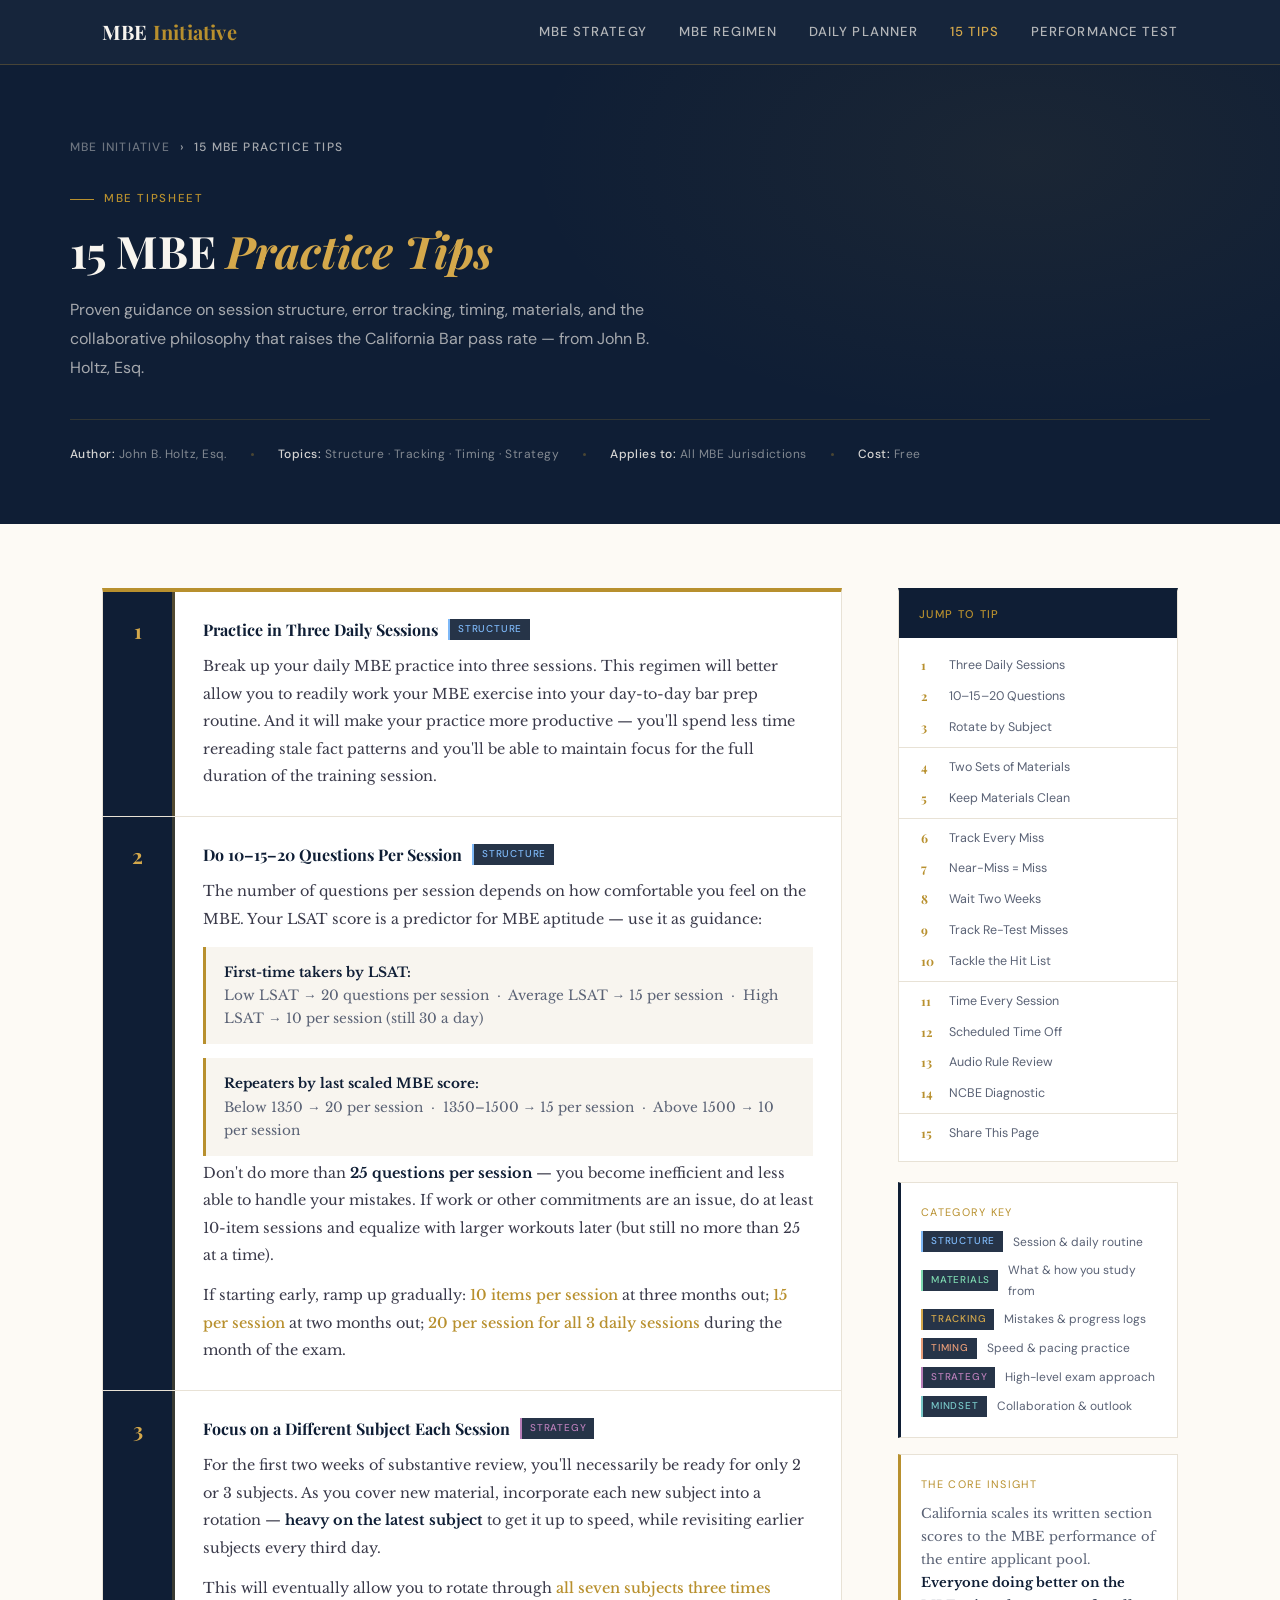
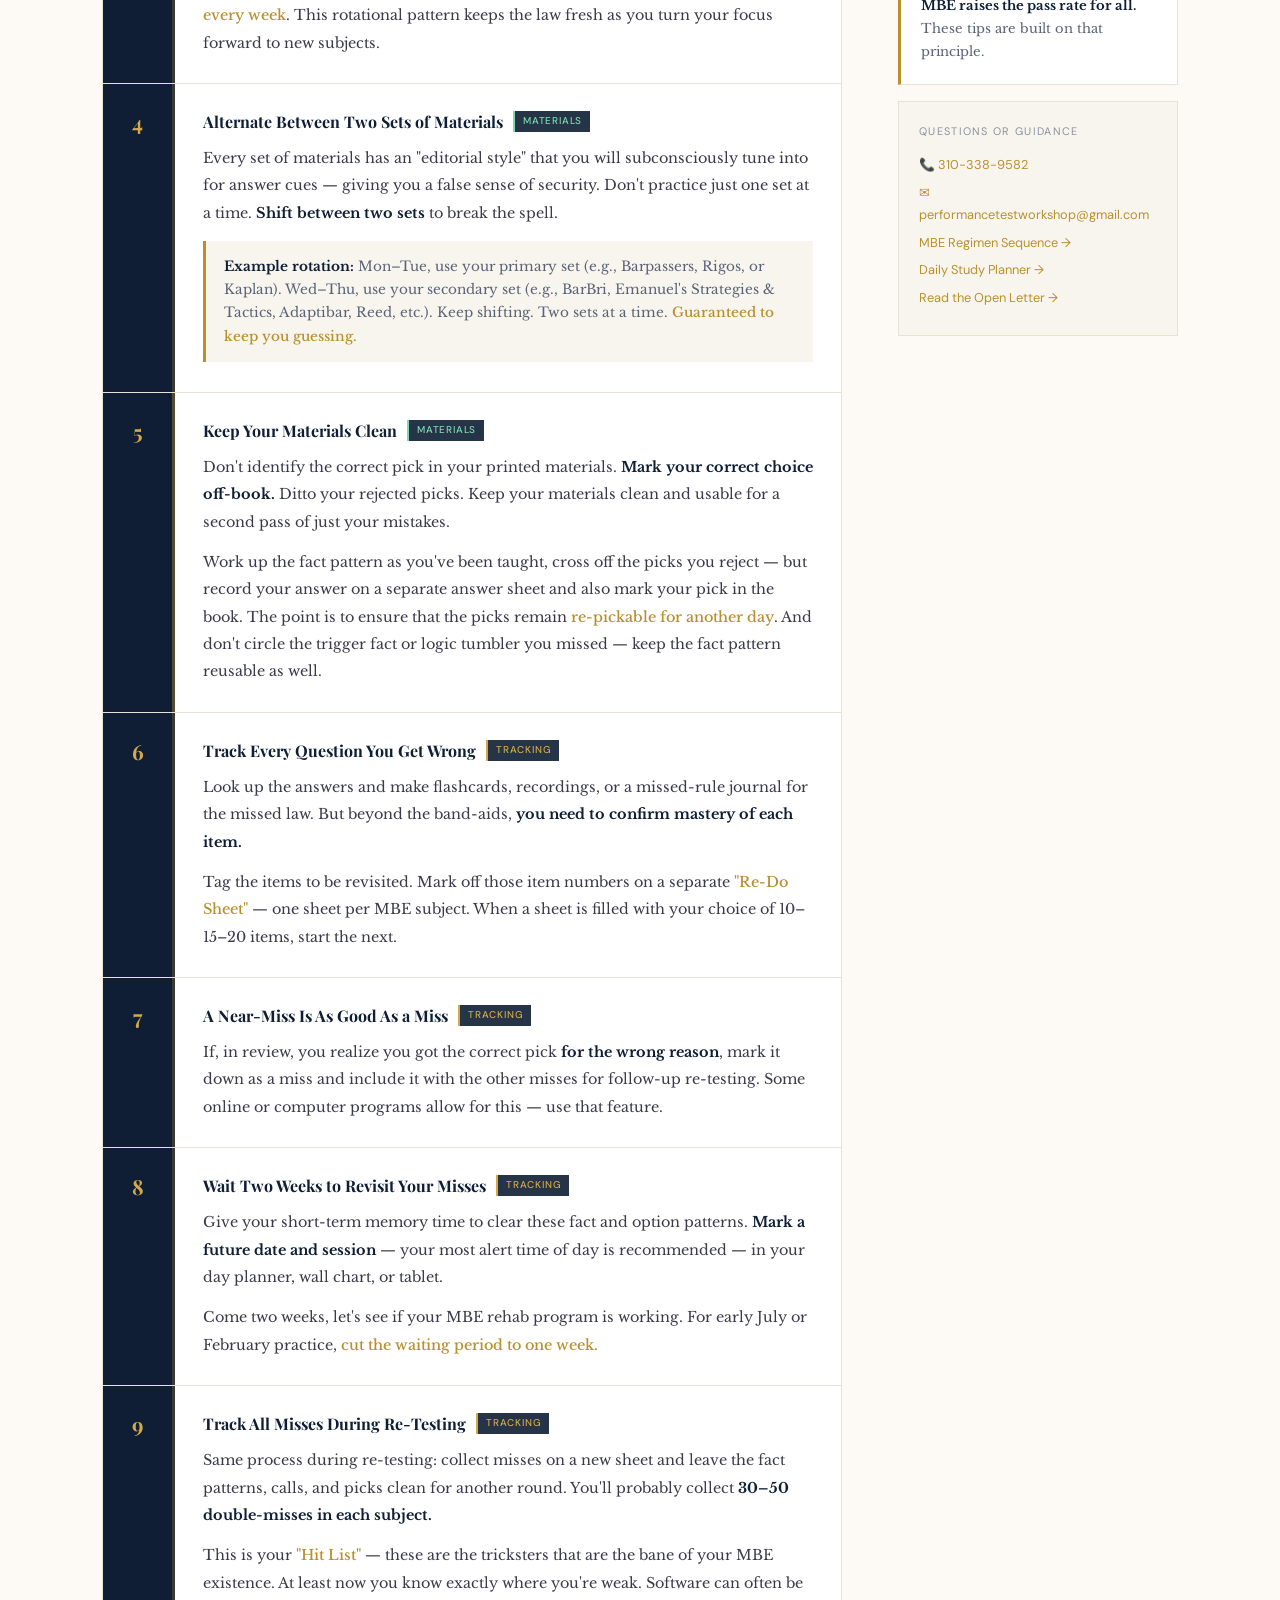
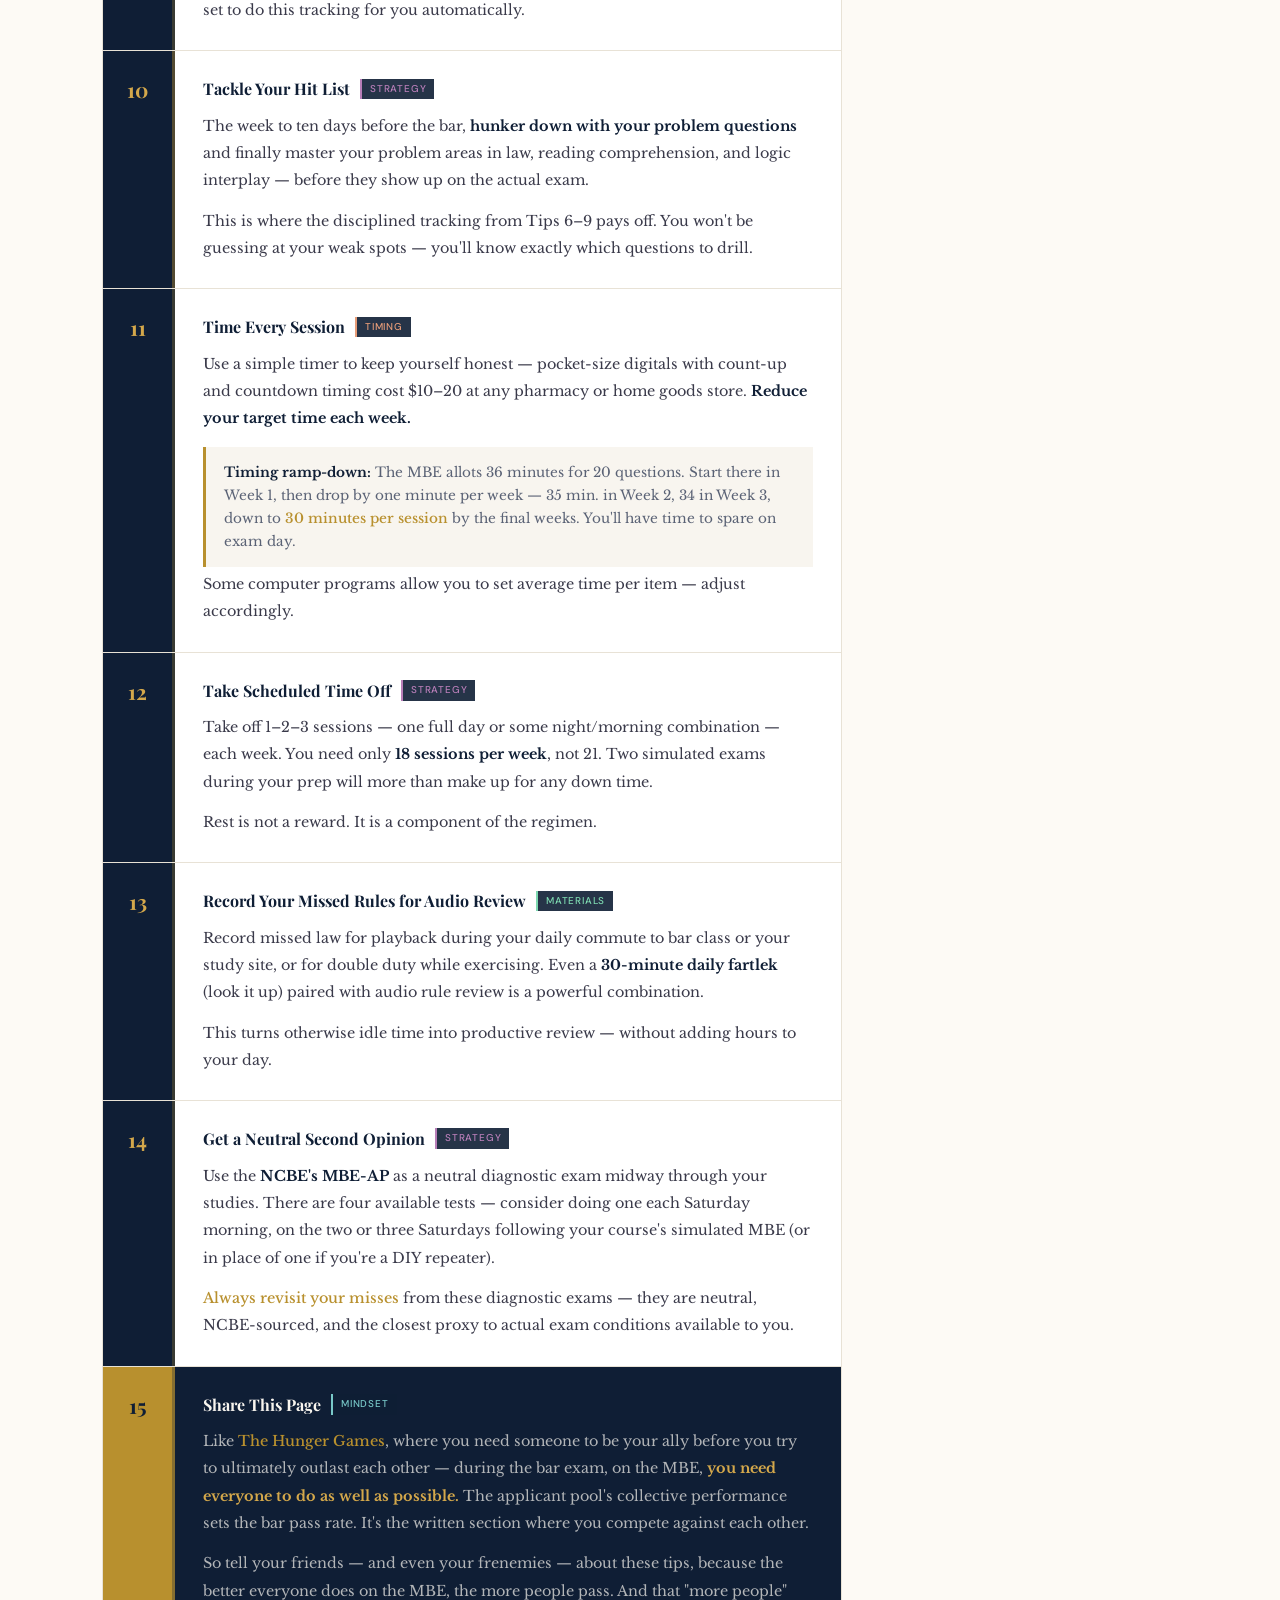
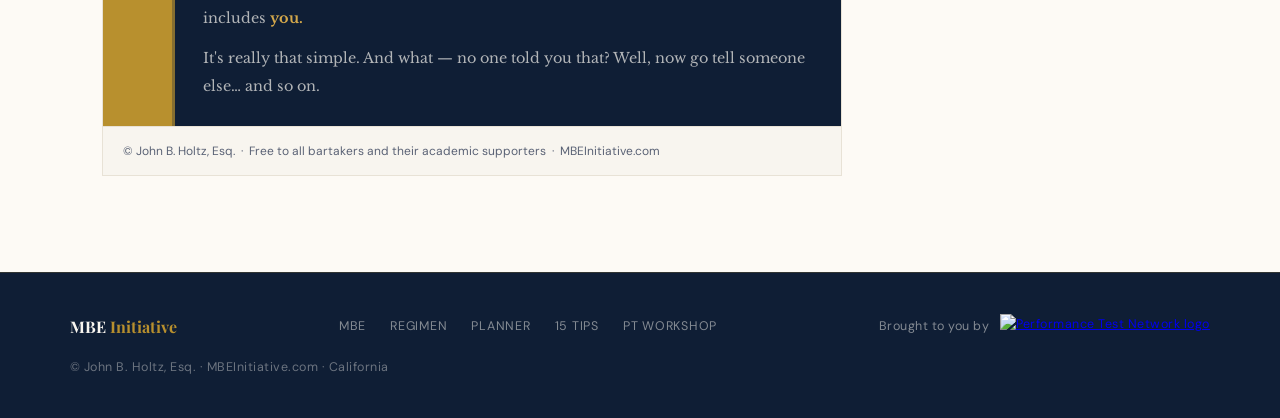
==== commit 0dc3090c: "Add footer sponsor logo link to PerformanceTest.net" ====
--- a/15-mbe-practice-tips/index.html
+++ b/15-mbe-practice-tips/index.html
@@ -629,11 +629,17 @@
   <div class="footer-inner">
     <div class="footer-brand">MBE <span>Initiative</span></div>
     <div class="footer-links">
-      <a href="../index.html#mbe">MBE Strategy</a>
-      <a href="../mbe-regimen-sequence/">MBE Regimen</a>
-      <a href="../daily-study-planner/">Daily Planner</a>
+      <a href="../index.html#mbe">MBE</a>
+      <a href="../mbe-regimen-sequence/">Regimen</a>
+      <a href="../daily-study-planner/">Planner</a>
       <a href=".">15 Tips</a>
-      <a href="../index.html#performance-test">Performance Test</a>
+      <a href="../index.html#performance-test">PT Workshop</a>
+    </div>
+    <div class="footer-sponsor">
+      Brought to you by
+      <a href="https://performancetest.net/" target="_blank" rel="noopener noreferrer">
+        <img src="/mbeinitiative/images/performance-test-net-logo.png" alt="Performance Test Network logo">
+      </a>
     </div>
     <div class="footer-copy">&copy; John B. Holtz, Esq. &middot; MBEInitiative.com &middot; California</div>
   </div>
--- a/css/style.css
+++ b/css/style.css
@@ -594,6 +594,14 @@
 }
 .footer-links a:hover{color:var(--gold-light)}
 
+.footer-sponsor{
+  display:flex;align-items:center;gap:10px;
+  font-size:0.78rem;color:rgba(248,245,239,0.5);
+  letter-spacing:0.04em;
+}
+.footer-sponsor a{display:inline-flex;align-items:center}
+.footer-sponsor img{height:26px;width:auto;display:block}
+
 /* ANIMATIONS */
 @keyframes fadeUp{from{opacity:0;transform:translateY(20px)}to{opacity:1;transform:translateY(0)}}
 .hero-left>*{animation:fadeUp 0.6s ease both}
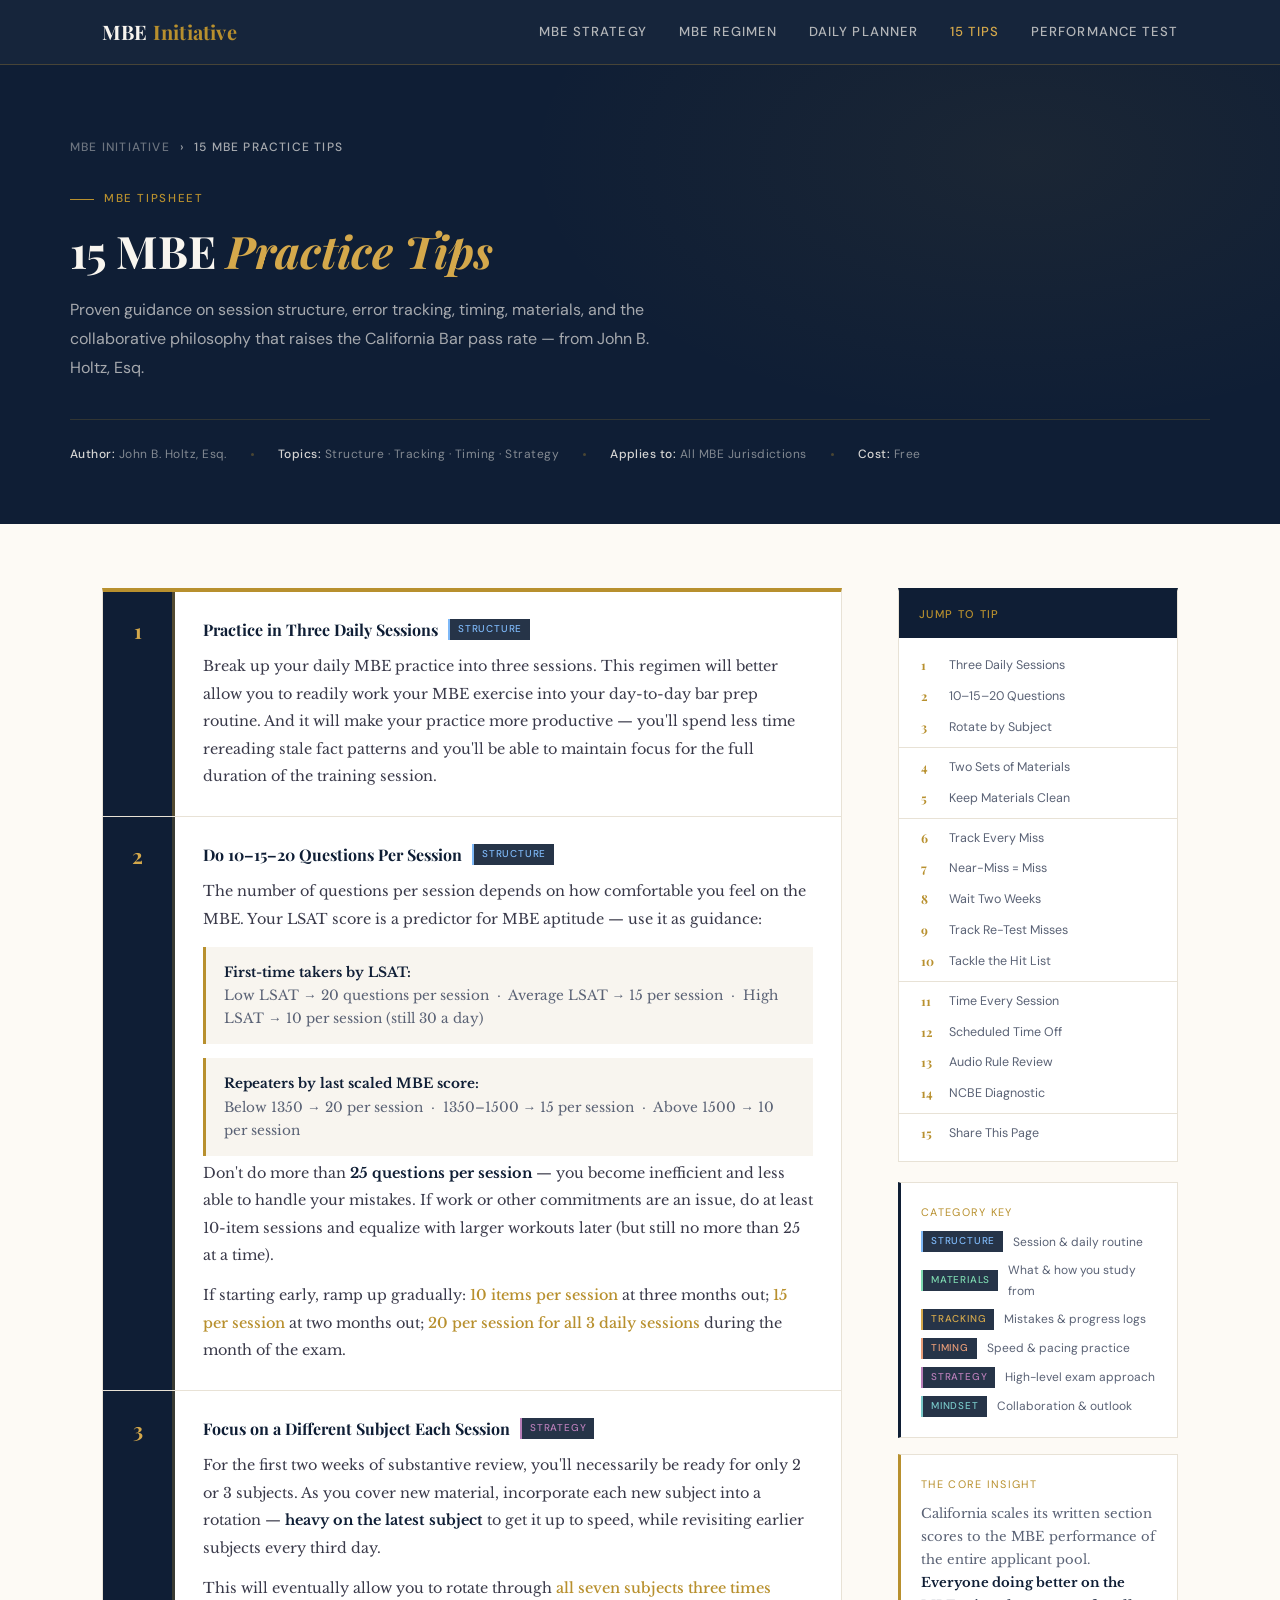
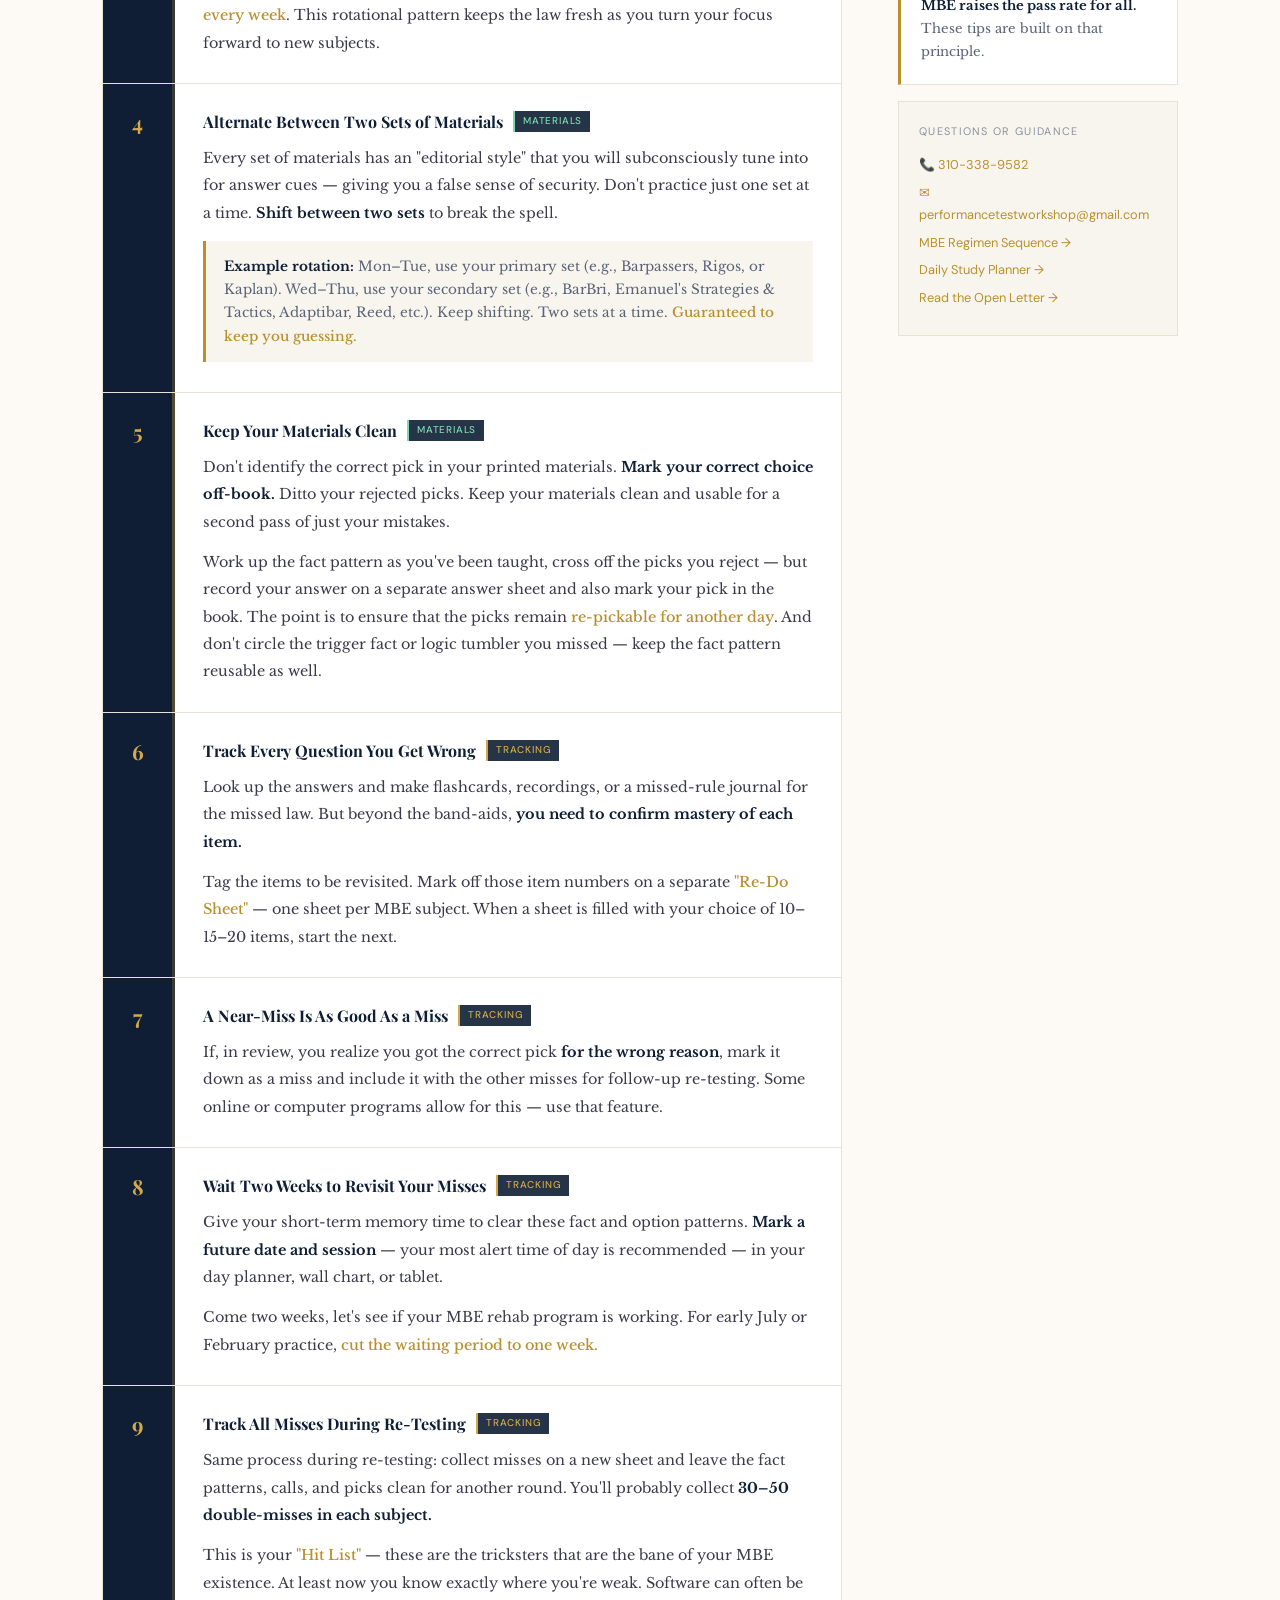
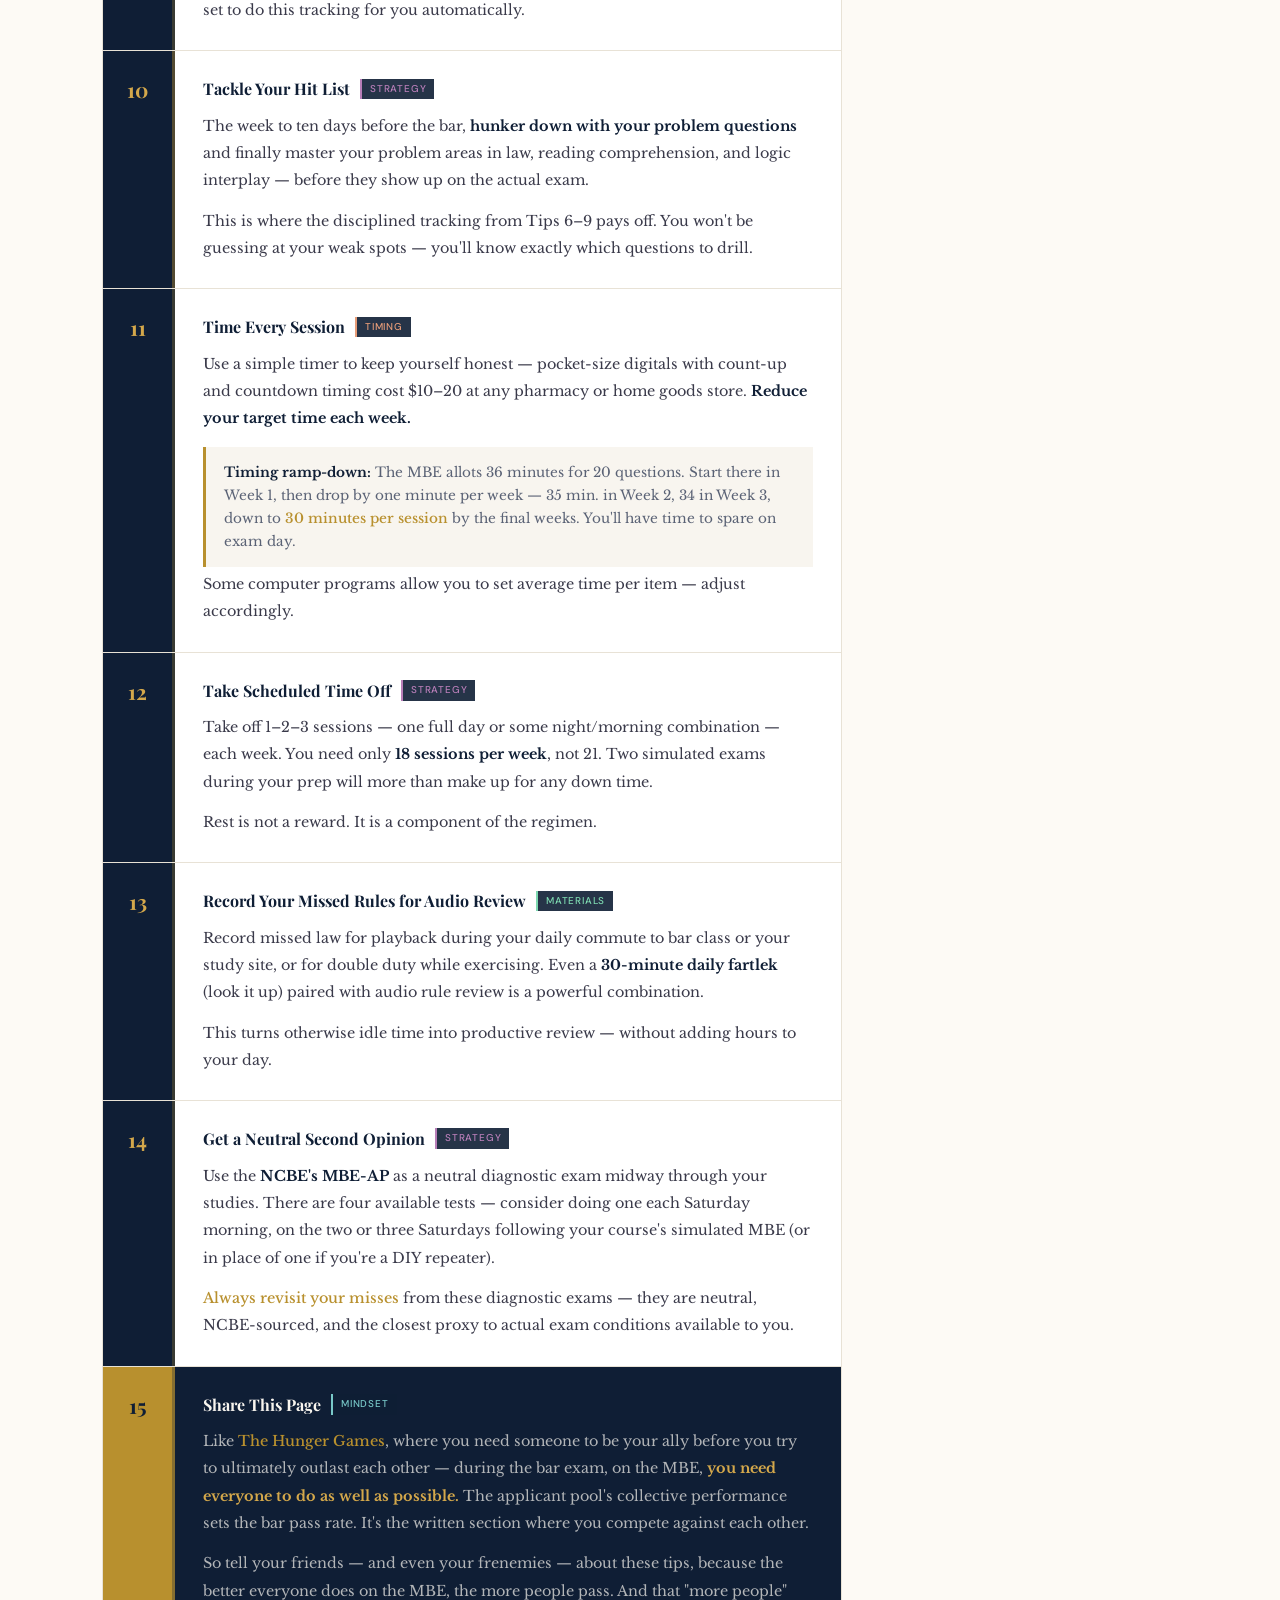
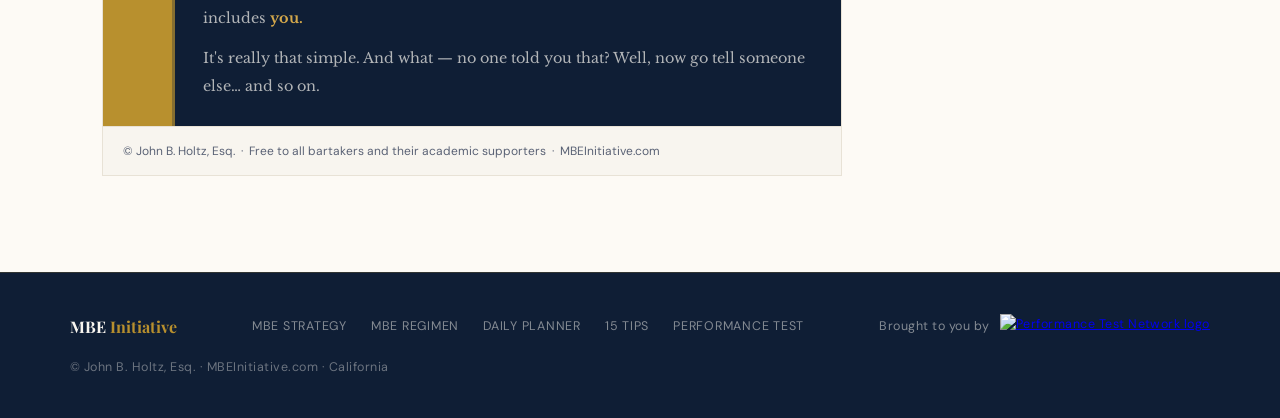
==== commit 0cb8e870: "Merge pull request #26 from elettro/codex/add-footer-logo-with-link Add PerformanceTest.net sponsor " ====
--- a/15-mbe-practice-tips/index.html
+++ b/15-mbe-practice-tips/index.html
@@ -629,11 +629,11 @@
   <div class="footer-inner">
     <div class="footer-brand">MBE <span>Initiative</span></div>
     <div class="footer-links">
-      <a href="../index.html#mbe">MBE</a>
-      <a href="../mbe-regimen-sequence/">Regimen</a>
-      <a href="../daily-study-planner/">Planner</a>
+      <a href="../index.html#mbe">MBE Strategy</a>
+      <a href="../mbe-regimen-sequence/">MBE Regimen</a>
+      <a href="../daily-study-planner/">Daily Planner</a>
       <a href=".">15 Tips</a>
-      <a href="../index.html#performance-test">PT Workshop</a>
+      <a href="../index.html#performance-test">Performance Test</a>
     </div>
     <div class="footer-sponsor">
       Brought to you by
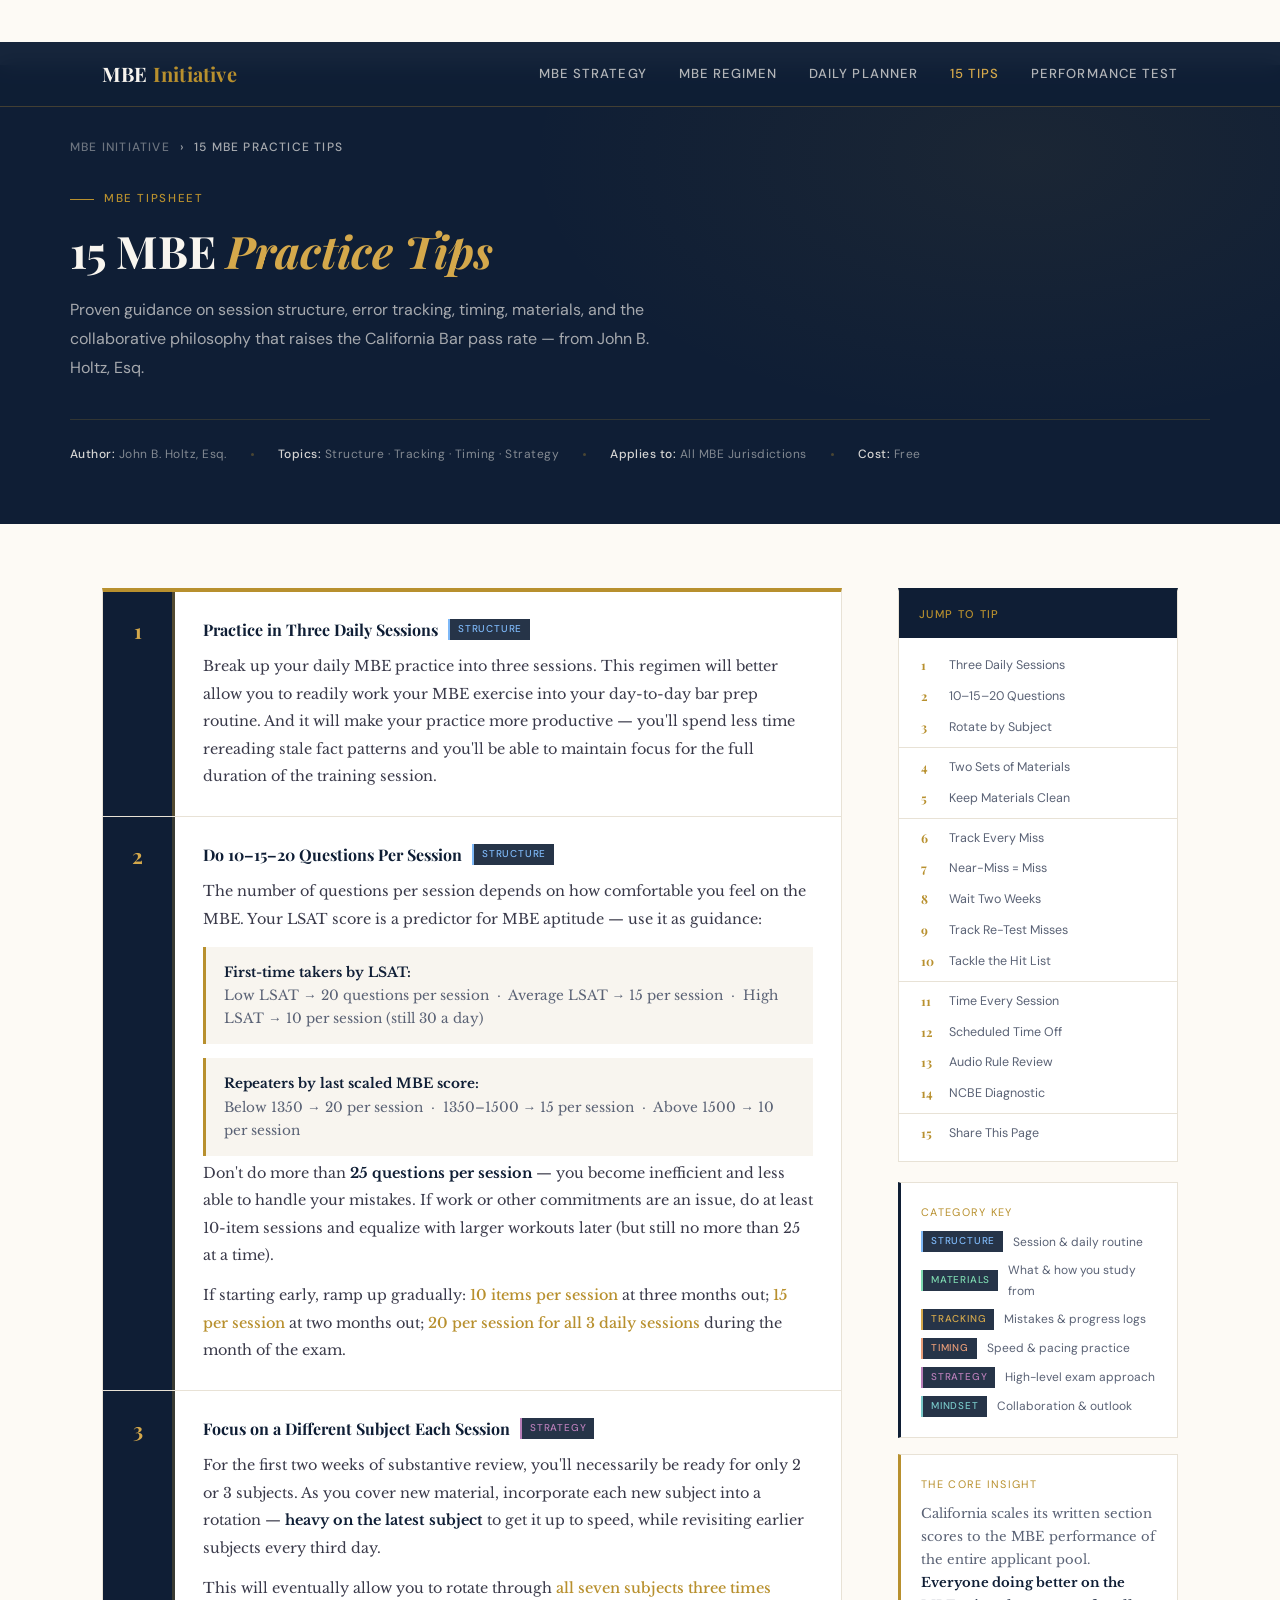
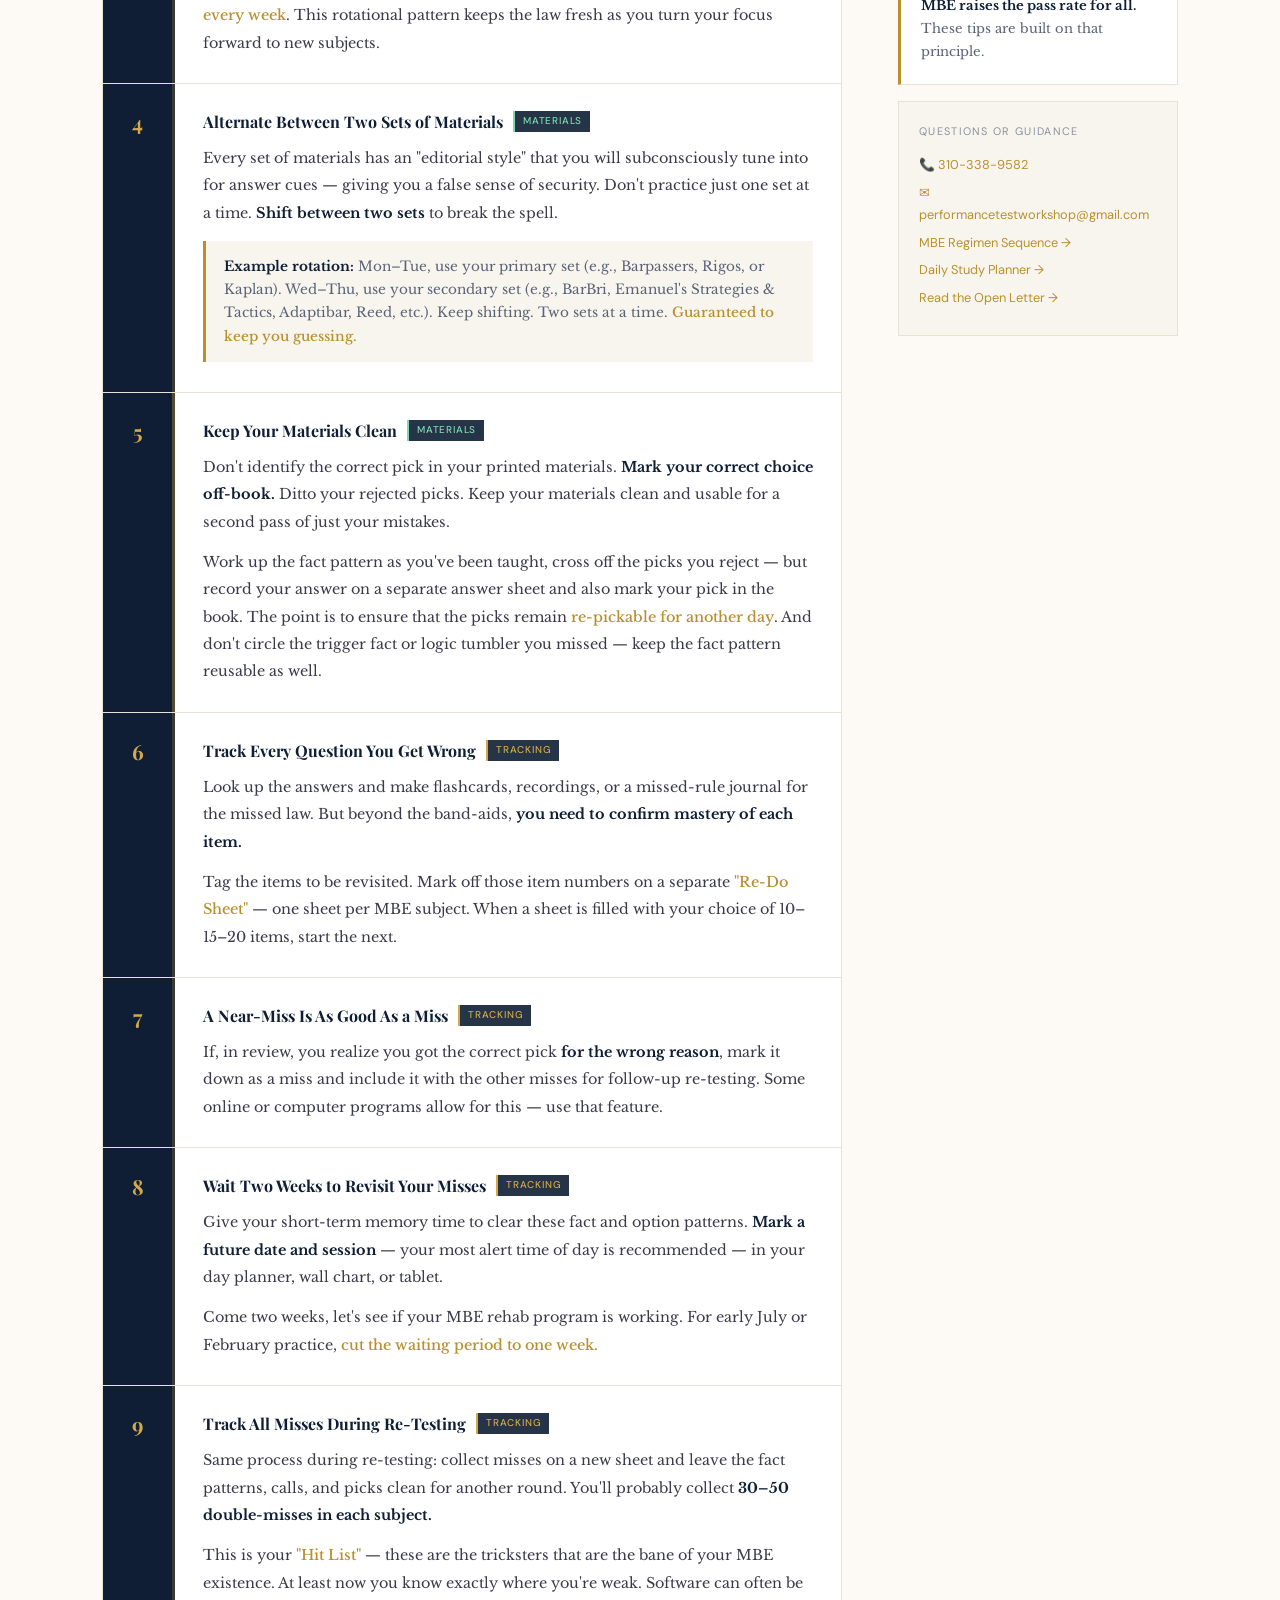
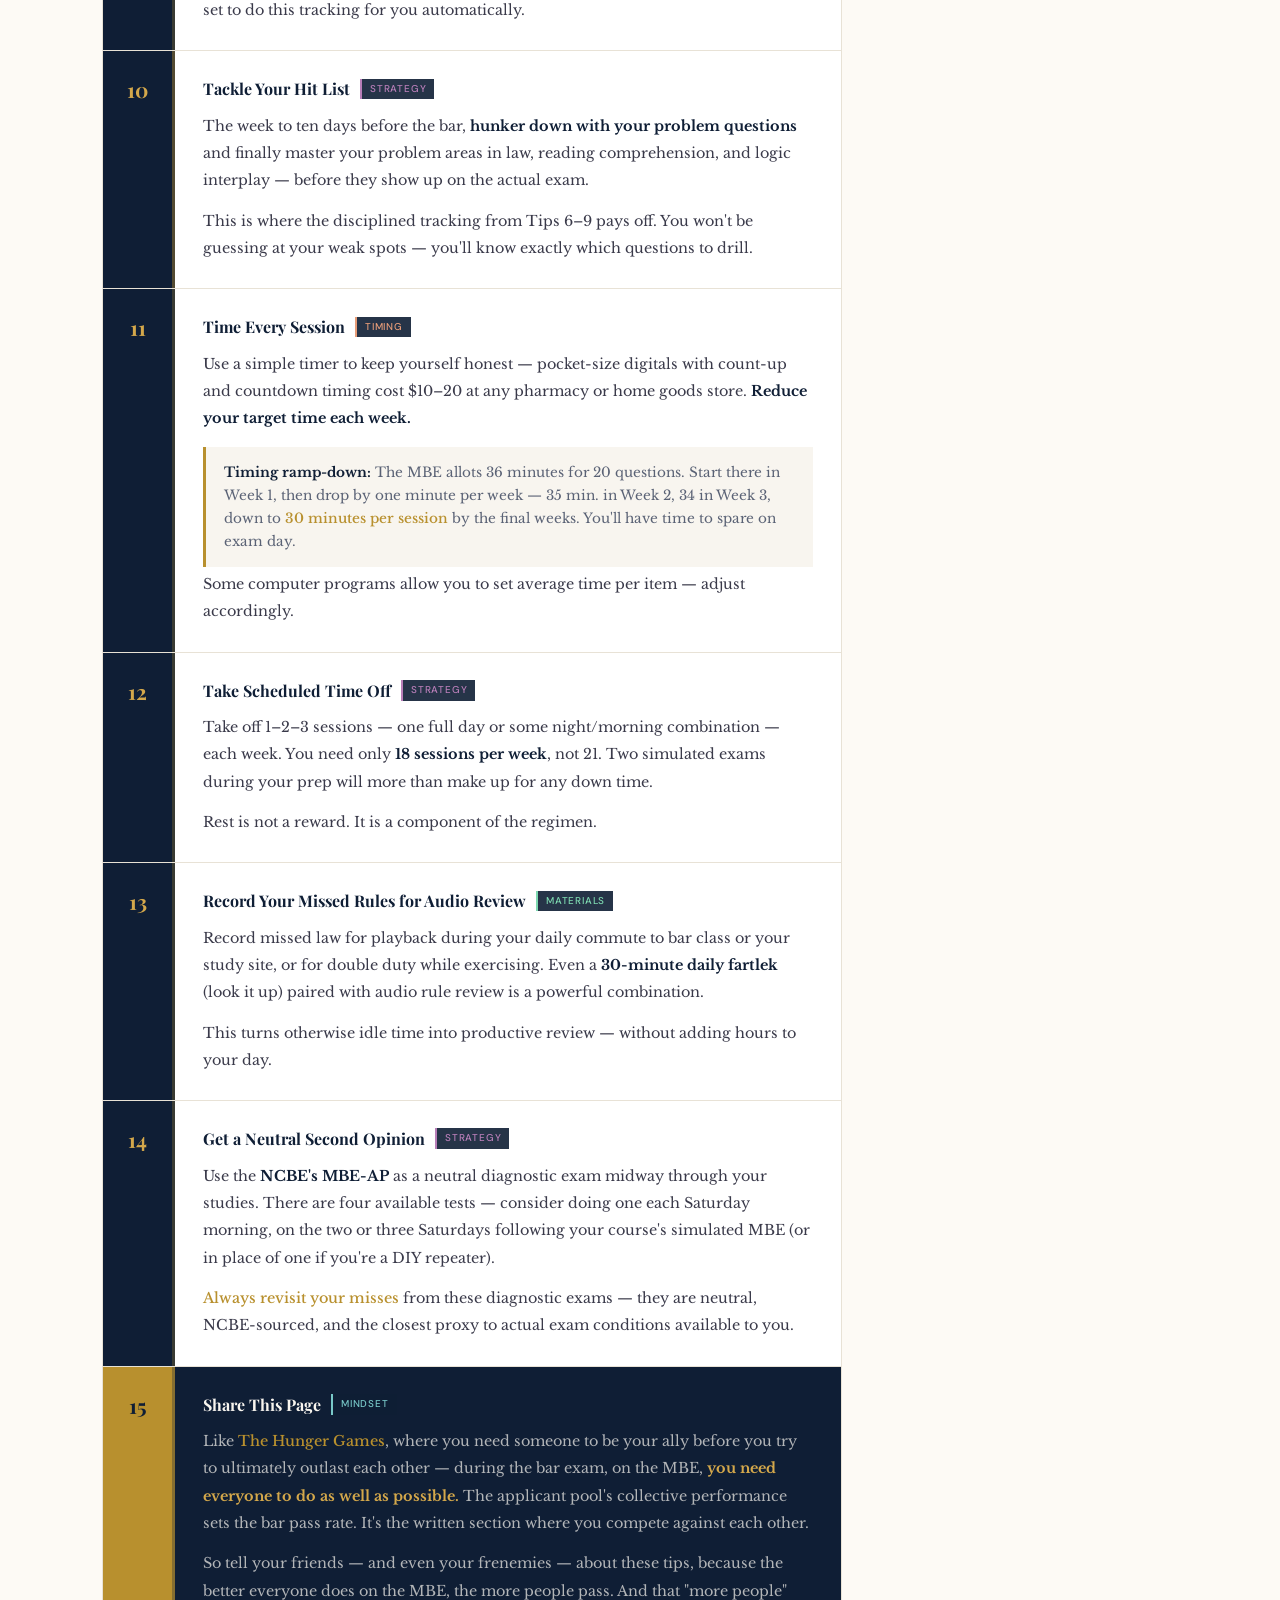
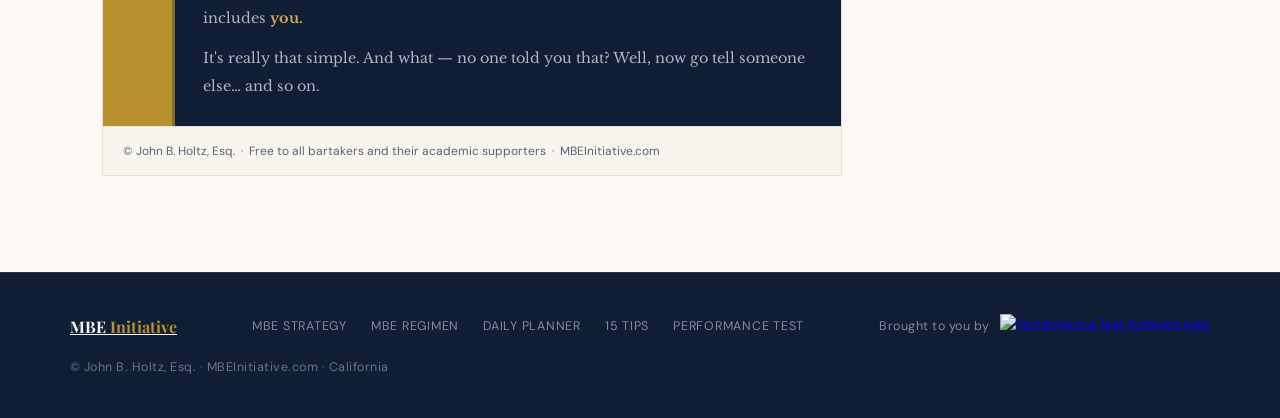
==== commit 1f5c1168: "Make footer brand logo link to homepage" ====
--- a/15-mbe-practice-tips/index.html
+++ b/15-mbe-practice-tips/index.html
@@ -627,7 +627,7 @@
 <!-- FOOTER -->
 <footer>
   <div class="footer-inner">
-    <div class="footer-brand">MBE <span>Initiative</span></div>
+    <a class="footer-brand" href="/mbeinitiative/">MBE <span>Initiative</span></a>
     <div class="footer-links">
       <a href="../index.html#mbe">MBE Strategy</a>
       <a href="../mbe-regimen-sequence/">MBE Regimen</a>
--- a/css/style.css
+++ b/css/style.css
@@ -23,8 +23,35 @@
 }
 
 /* NAV */
+
+.top-strip{
+  position:sticky;top:0;z-index:110;
+  background:var(--navy-light);
+  border-bottom:1px solid rgba(184,144,46,0.35);
+}
+.top-strip-inner{
+  max-width:1140px;margin:0 auto;
+  padding:8px 32px;
+  display:flex;align-items:center;justify-content:space-between;gap:12px;
+}
+.top-strip-tagline{
+  color:rgba(248,245,239,0.88);
+  font-size:0.76rem;letter-spacing:0.04em;
+}
+.top-strip-contact{display:flex;align-items:center;gap:14px;flex-wrap:wrap;}
+.top-strip-contact a{
+  color:rgba(248,245,239,0.82);
+  text-decoration:none;font-size:0.75rem;letter-spacing:0.04em;
+}
+.top-strip-contact a:hover{color:var(--gold-light)}
+.top-strip-cta{
+  padding:6px 12px;border:1px solid rgba(184,144,46,0.55);
+  text-transform:uppercase;letter-spacing:0.08em;font-weight:500;
+}
+.top-strip-cta:hover{background:rgba(184,144,46,0.18);}
+
 .nav{
-  position:sticky;top:0;z-index:100;
+  position:sticky;top:42px;z-index:100;
   background:rgba(15,30,53,0.97);
   backdrop-filter:blur(10px);
   border-bottom:1px solid rgba(184,144,46,0.3);
@@ -42,12 +69,15 @@
   text-decoration:none;
 }
 .brand span{color:var(--gold)}
-.nav-links{display:flex;gap:32px}
+.nav-links{display:flex;align-items:center;justify-content:flex-end;gap:32px;flex-wrap:nowrap}
 .nav-links a{
+  display:inline-flex;align-items:center;
   font-size:0.82rem;font-weight:500;
   color:rgba(248,245,239,0.7);
   text-decoration:none;letter-spacing:0.08em;
   text-transform:uppercase;
+  line-height:1;
+  white-space:nowrap;
   transition:color 0.2s;
 }
 .nav-links a:hover{color:var(--gold-light)}
@@ -602,6 +632,56 @@
 .footer-sponsor a{display:inline-flex;align-items:center}
 .footer-sponsor img{height:26px;width:auto;display:block}
 
+.footer-contact{display:flex;align-items:center;gap:14px;flex-wrap:wrap;}
+.footer-contact a{
+  font-size:0.78rem;color:rgba(248,245,239,0.68);
+  text-decoration:none;letter-spacing:0.04em;
+}
+.footer-contact a:hover{color:var(--gold-light)}
+.footer-signup{
+  border:1px solid rgba(184,144,46,0.5);
+  padding:6px 12px;text-transform:uppercase;letter-spacing:0.08em;
+}
+.footer-tagline{
+  width:100%;
+  font-size:0.8rem;
+  color:rgba(248,245,239,0.75);
+  letter-spacing:0.03em;
+}
+
+
+.footer-inner-balanced{
+  display:grid;
+  grid-template-columns:minmax(0,1fr);
+  justify-items:center;
+  gap:22px;
+}
+.footer-inner-balanced .footer-brand,
+.footer-inner-balanced .footer-tagline,
+.footer-inner-balanced .footer-copy{
+  text-align:center;
+}
+.footer-inner-balanced .footer-links{
+  justify-content:center;
+  flex-wrap:wrap;
+  row-gap:12px;
+}
+.footer-balance-row{
+  width:100%;
+  display:grid;
+  grid-template-columns:repeat(2,minmax(0,1fr));
+  align-items:center;
+  gap:28px;
+}
+.footer-inner-balanced .footer-sponsor{justify-self:start;}
+.footer-inner-balanced .footer-contact{justify-self:end;justify-content:flex-end;}
+
+@media (max-width: 980px){
+  .footer-balance-row{grid-template-columns:1fr;gap:16px;}
+  .footer-inner-balanced .footer-sponsor,
+  .footer-inner-balanced .footer-contact{justify-self:center;justify-content:center;text-align:center;}
+}
+
 /* ANIMATIONS */
 @keyframes fadeUp{from{opacity:0;transform:translateY(20px)}to{opacity:1;transform:translateY(0)}}
 .hero-left>*{animation:fadeUp 0.6s ease both}
@@ -613,6 +693,8 @@
 
 /* RESPONSIVE */
 @media(max-width:940px){
+  .top-strip-inner{padding:8px 20px;flex-direction:column;align-items:flex-start}
+  .nav{top:74px}
   .hero-inner{grid-template-columns:1fr;gap:40px}
   .contact-card{transform:translateY(0);margin-bottom:32px;max-width:420px}
   .mbe-grid{grid-template-columns:1fr}
@@ -625,6 +707,8 @@
   .nav-links{display:none}
 }
 @media(max-width:640px){
+  .top-strip-tagline{font-size:0.7rem}
+  .top-strip-contact{gap:10px}
   .section{padding:64px 20px}
   .hero{min-height:auto;padding:36px 16px 46px}
   .subject-grid{grid-template-columns:1fr}
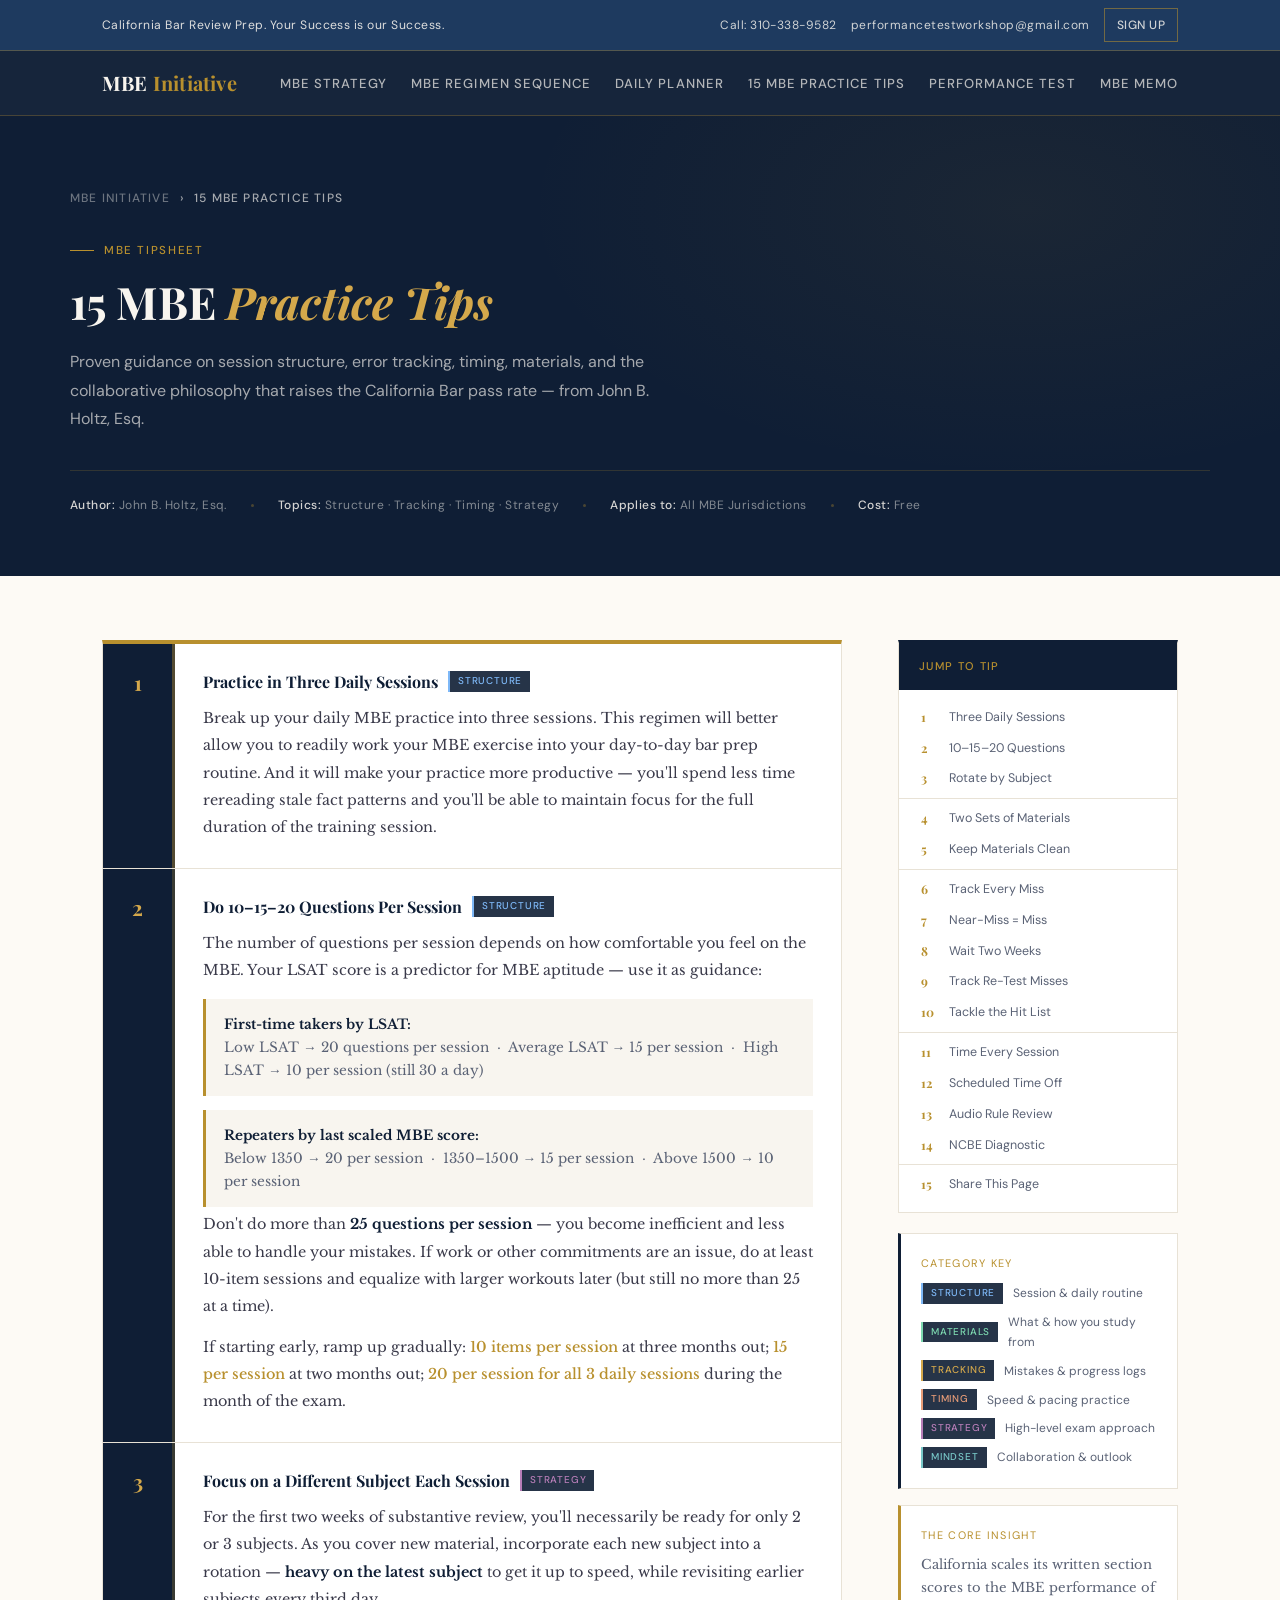
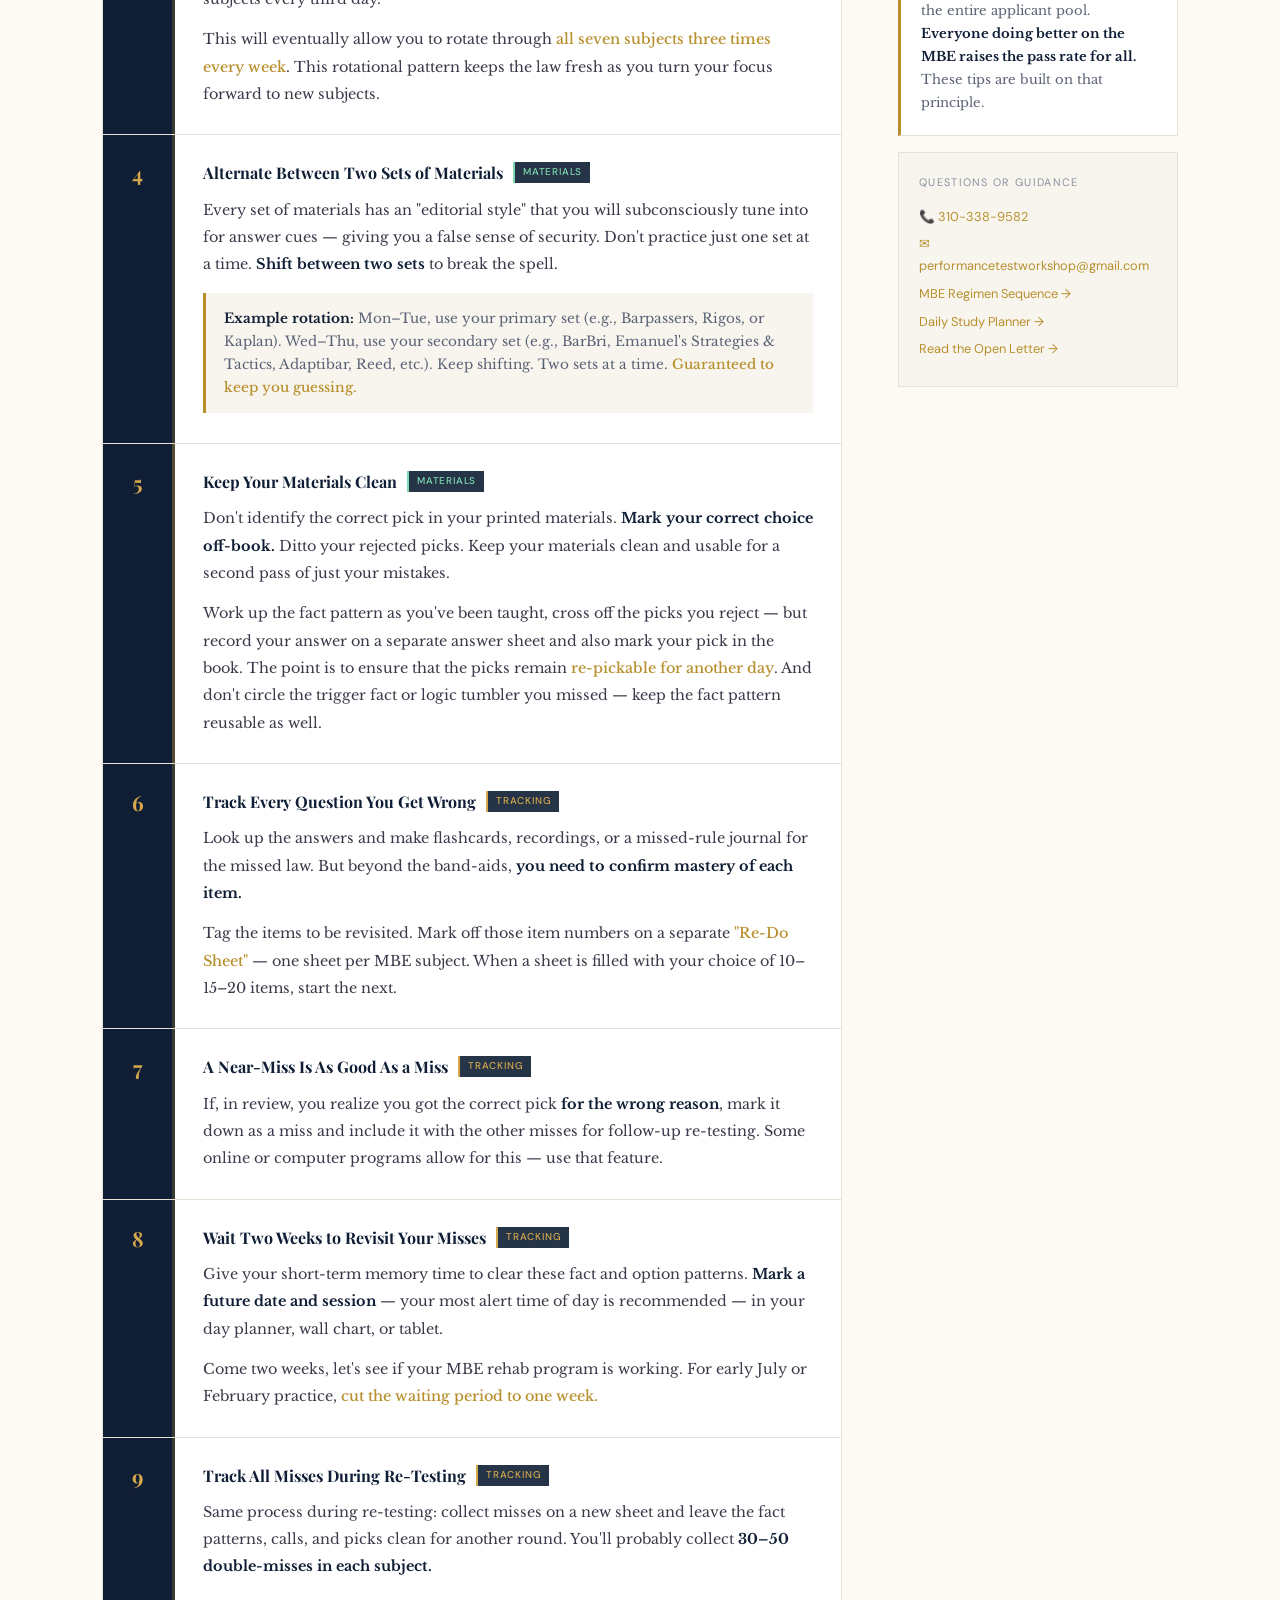
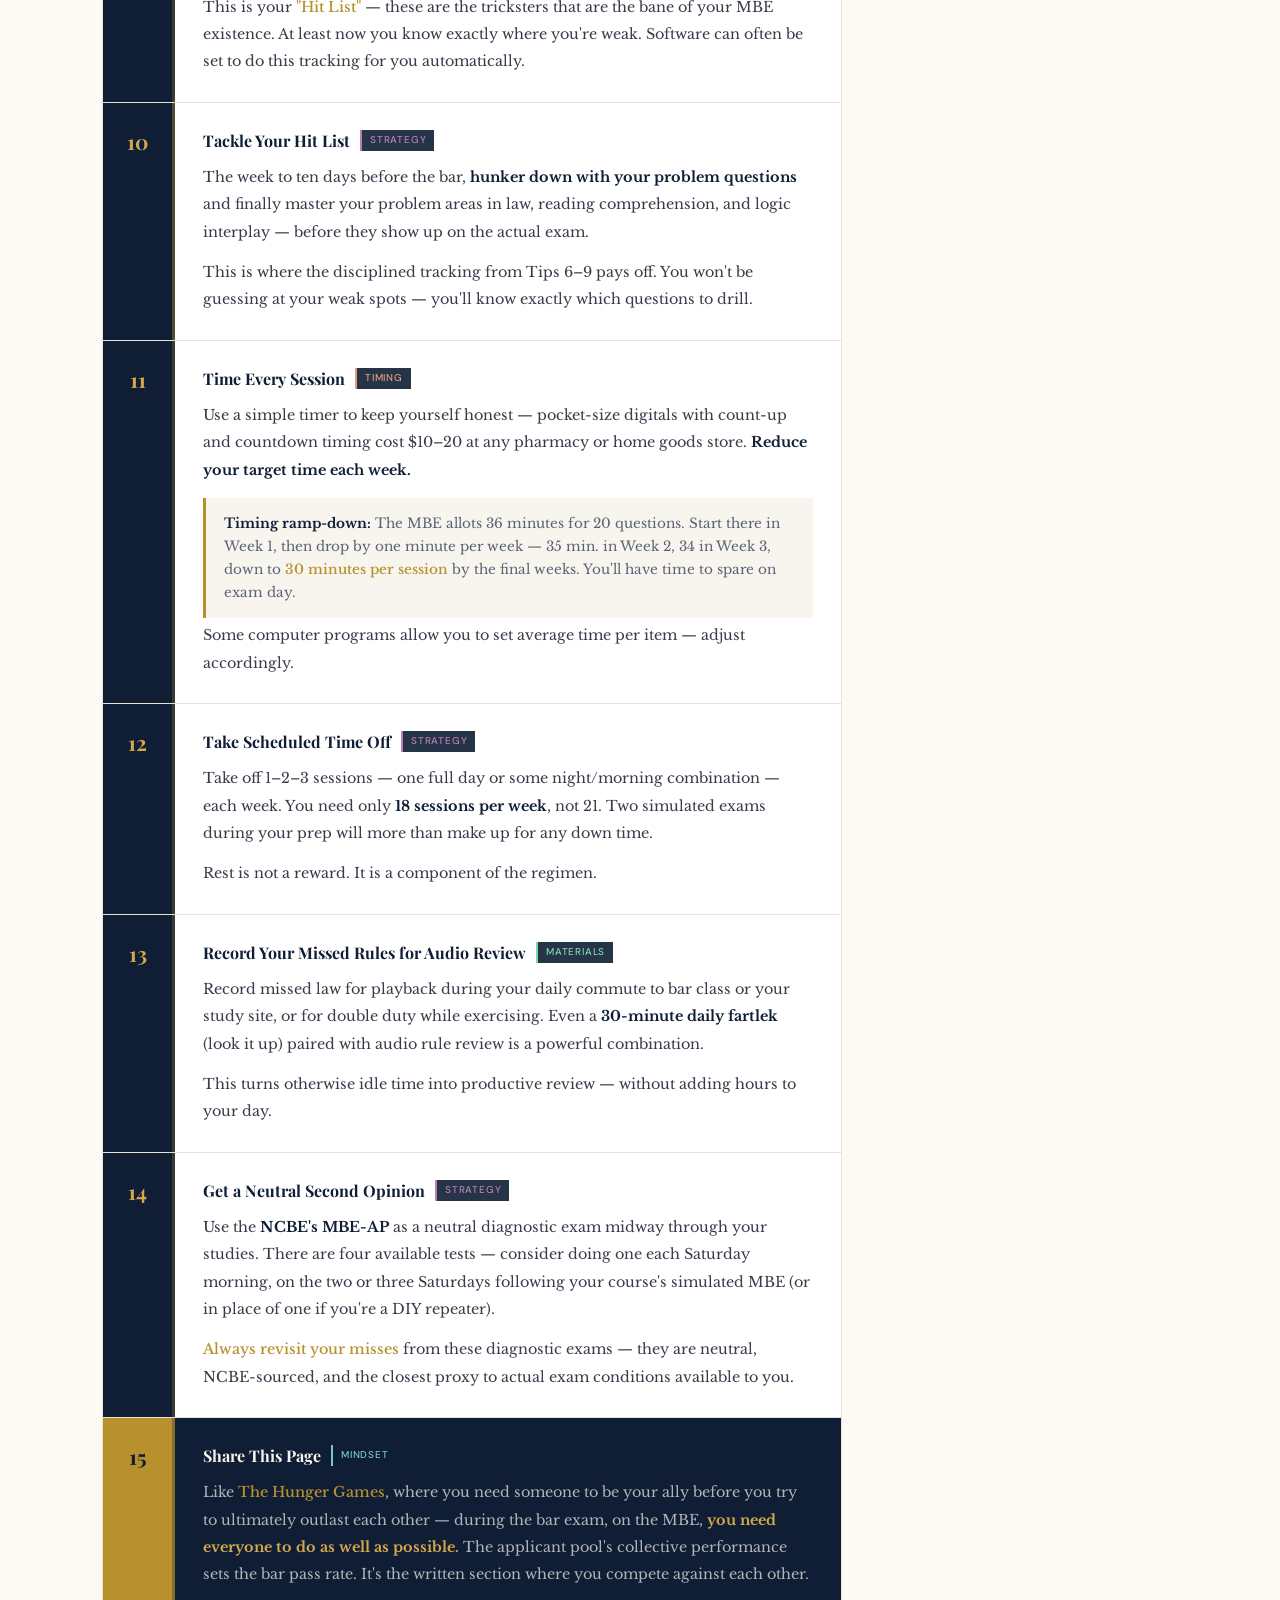
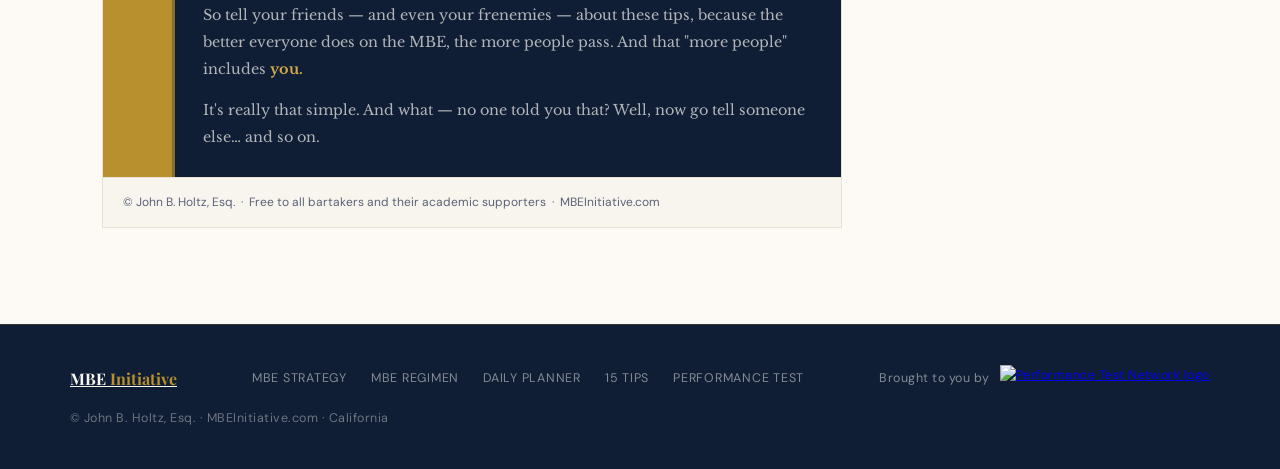
==== commit e6ddb2e0: "Use global top strip and nav on all subpages" ====
--- a/15-mbe-practice-tips/index.html
+++ b/15-mbe-practice-tips/index.html
@@ -300,18 +300,7 @@
 <body>
 
 <!-- NAV -->
-<nav class="nav">
-  <div class="nav-inner">
-    <a class="brand" href="../index.html">MBE <span>Initiative</span></a>
-    <div class="nav-links">
-      <a href="../index.html#mbe">MBE Strategy</a>
-      <a href="../mbe-regimen-sequence/">MBE Regimen</a>
-      <a href="../daily-study-planner/">Daily Planner</a>
-      <a href="." style="color:var(--gold-light);">15 Tips</a>
-      <a href="../index.html#performance-test">Performance Test</a>
-    </div>
-  </div>
-</nav>
+<div data-global-nav data-base-path="/mbeinitiative"></div>
 
 <!-- HERO -->
 <div class="page-hero">
@@ -645,5 +634,6 @@
   </div>
 </footer>
 
+<script src="../js/global-nav.js"></script>
 </body>
 </html>
--- a/css/style.css
+++ b/css/style.css
@@ -69,7 +69,7 @@
   text-decoration:none;
 }
 .brand span{color:var(--gold)}
-.nav-links{display:flex;align-items:center;justify-content:flex-end;gap:32px;flex-wrap:nowrap}
+.nav-links{display:flex;align-items:center;justify-content:flex-end;gap:24px;flex-wrap:nowrap;margin-left:40px}
 .nav-links a{
   display:inline-flex;align-items:center;
   font-size:0.82rem;font-weight:500;
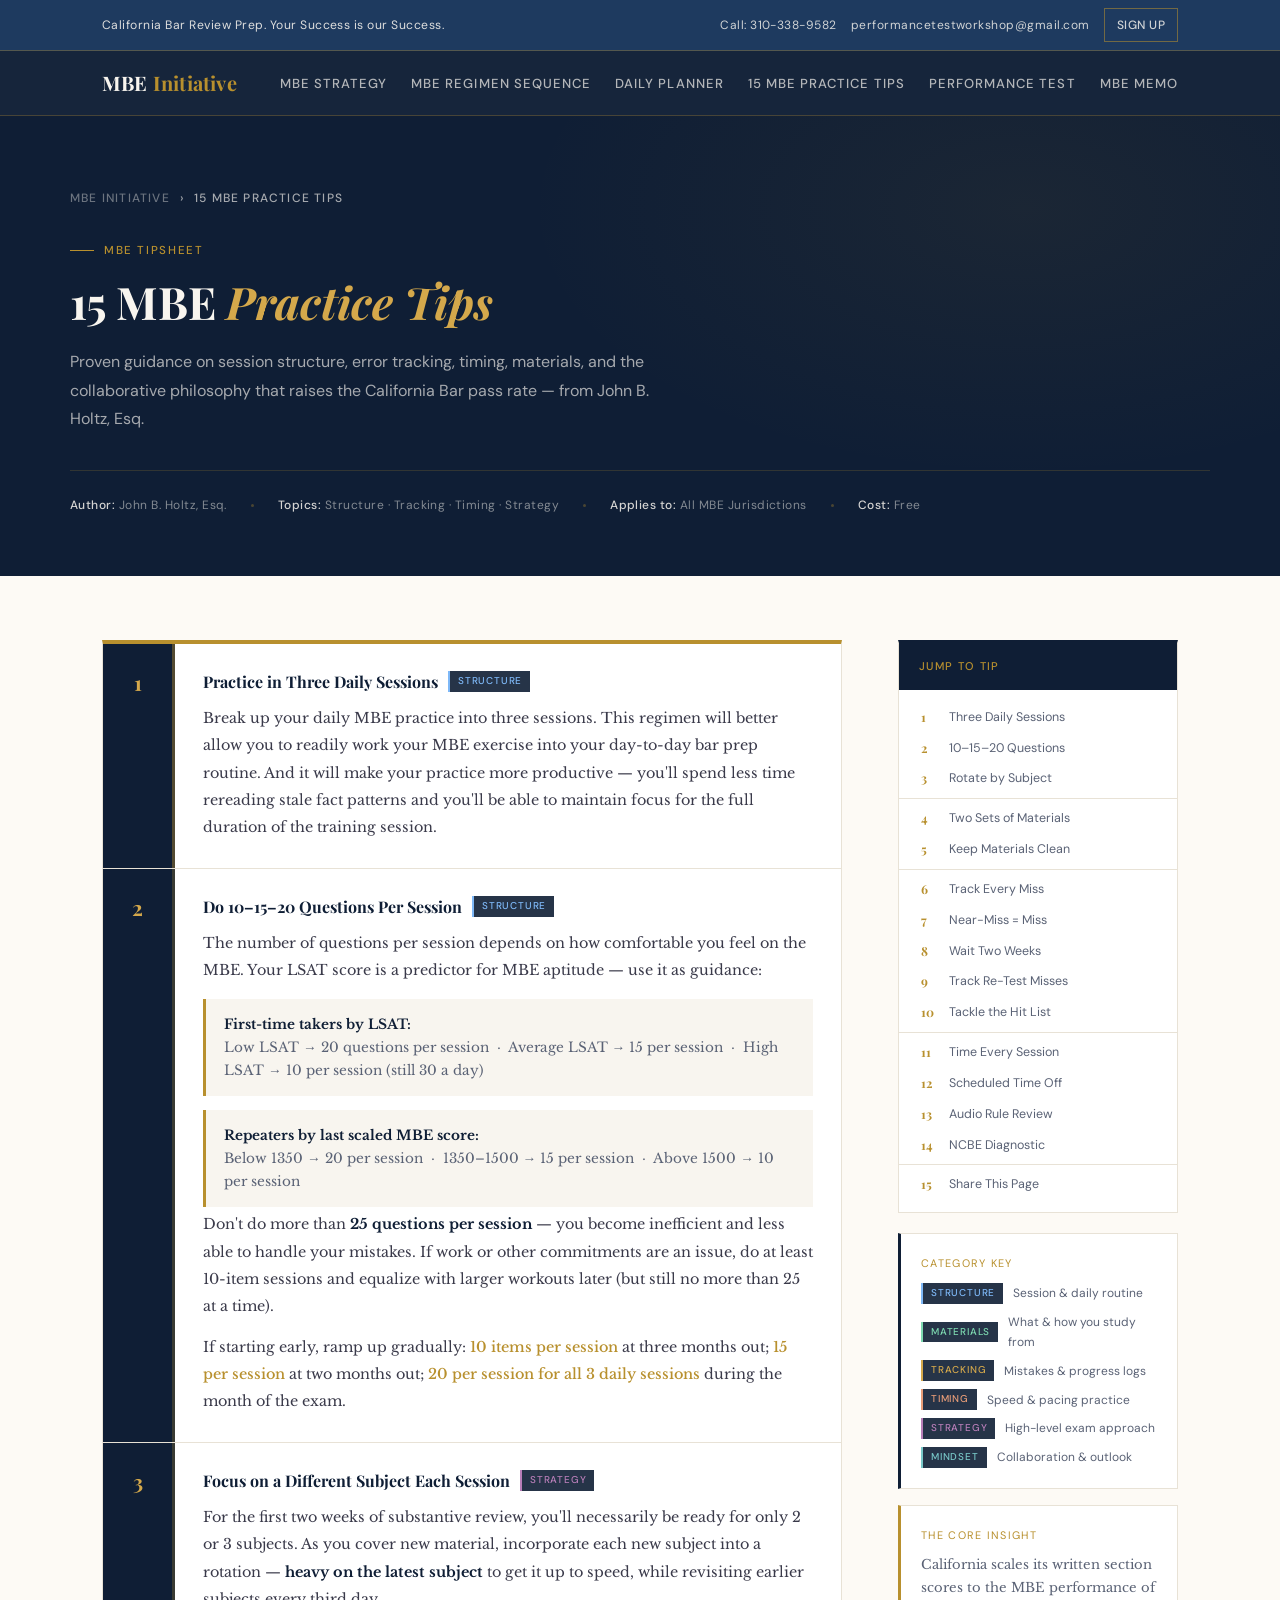
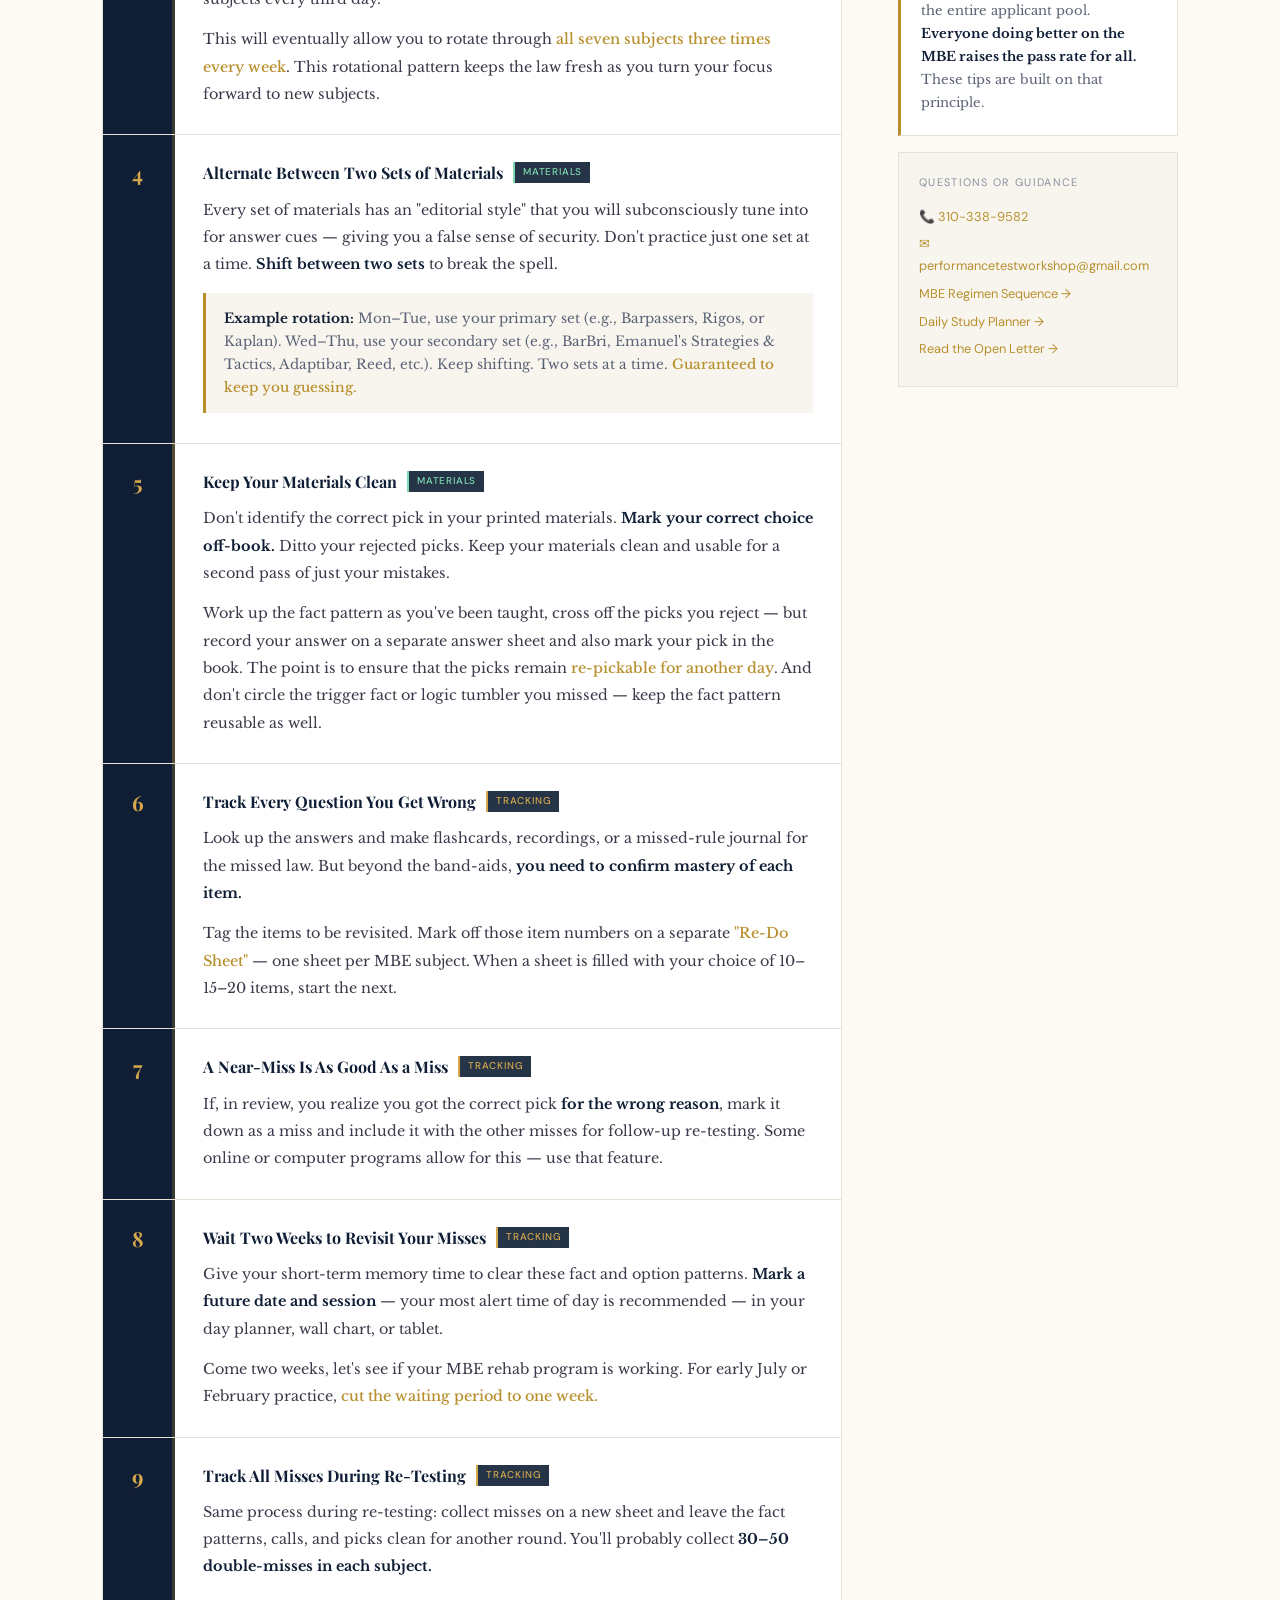
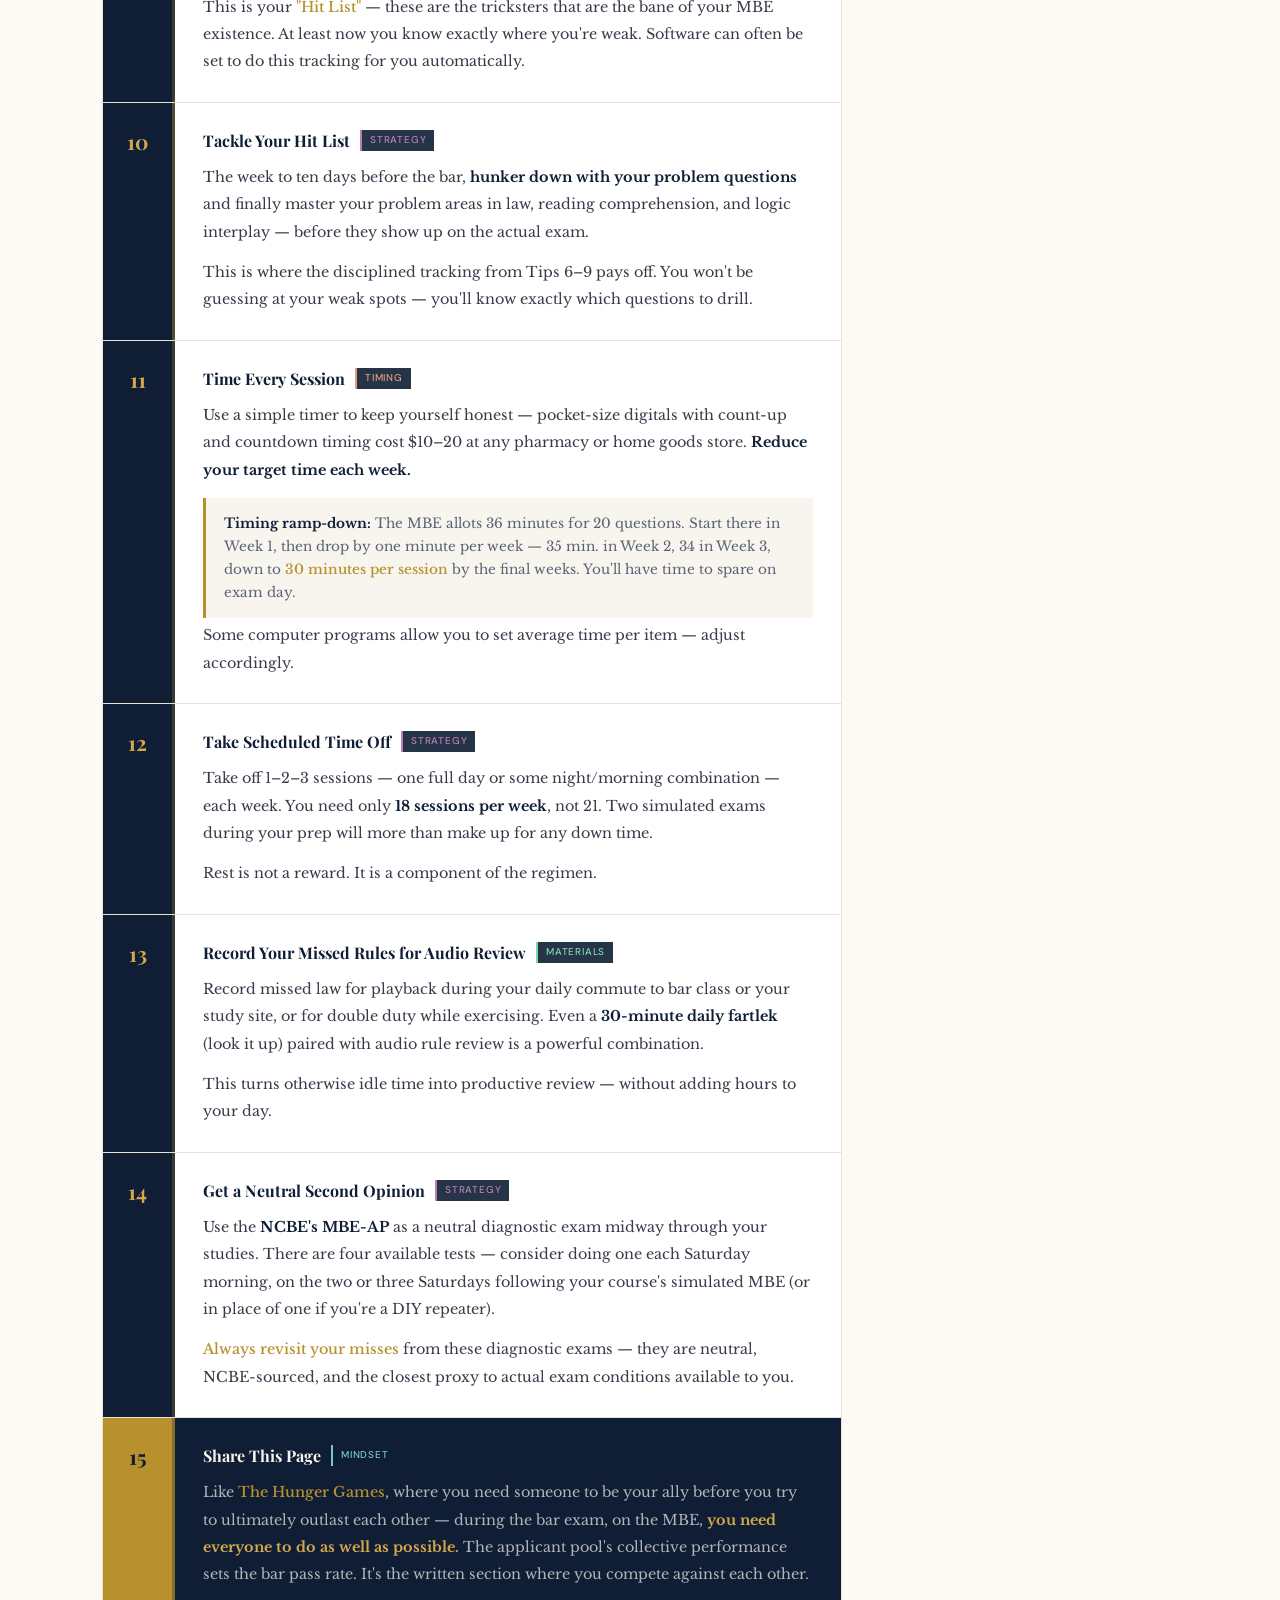
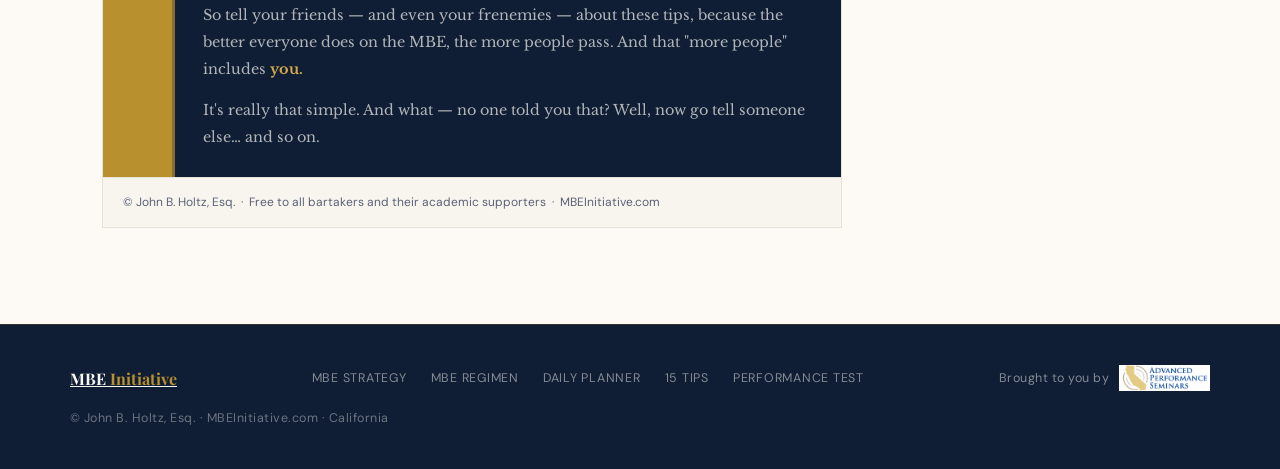
==== commit aa5bbac9: "Remove legacy /mbeinitiative base path from internal URLs" ====
--- a/15-mbe-practice-tips/index.html
+++ b/15-mbe-practice-tips/index.html
@@ -616,7 +616,7 @@
 <!-- FOOTER -->
 <footer>
   <div class="footer-inner">
-    <a class="footer-brand" href="/mbeinitiative/">MBE <span>Initiative</span></a>
+    <a class="footer-brand" href="/">MBE <span>Initiative</span></a>
     <div class="footer-links">
       <a href="../index.html#mbe">MBE Strategy</a>
       <a href="../mbe-regimen-sequence/">MBE Regimen</a>
@@ -627,7 +627,7 @@
     <div class="footer-sponsor">
       Brought to you by
       <a href="https://performancetest.net/" target="_blank" rel="noopener noreferrer">
-        <img src="/mbeinitiative/images/performance-test-net-logo.png" alt="Performance Test Network logo">
+        <img src="/images/performance-test-net-logo.png" alt="Performance Test Network logo">
       </a>
     </div>
     <div class="footer-copy">&copy; John B. Holtz, Esq. &middot; MBEInitiative.com &middot; California</div>
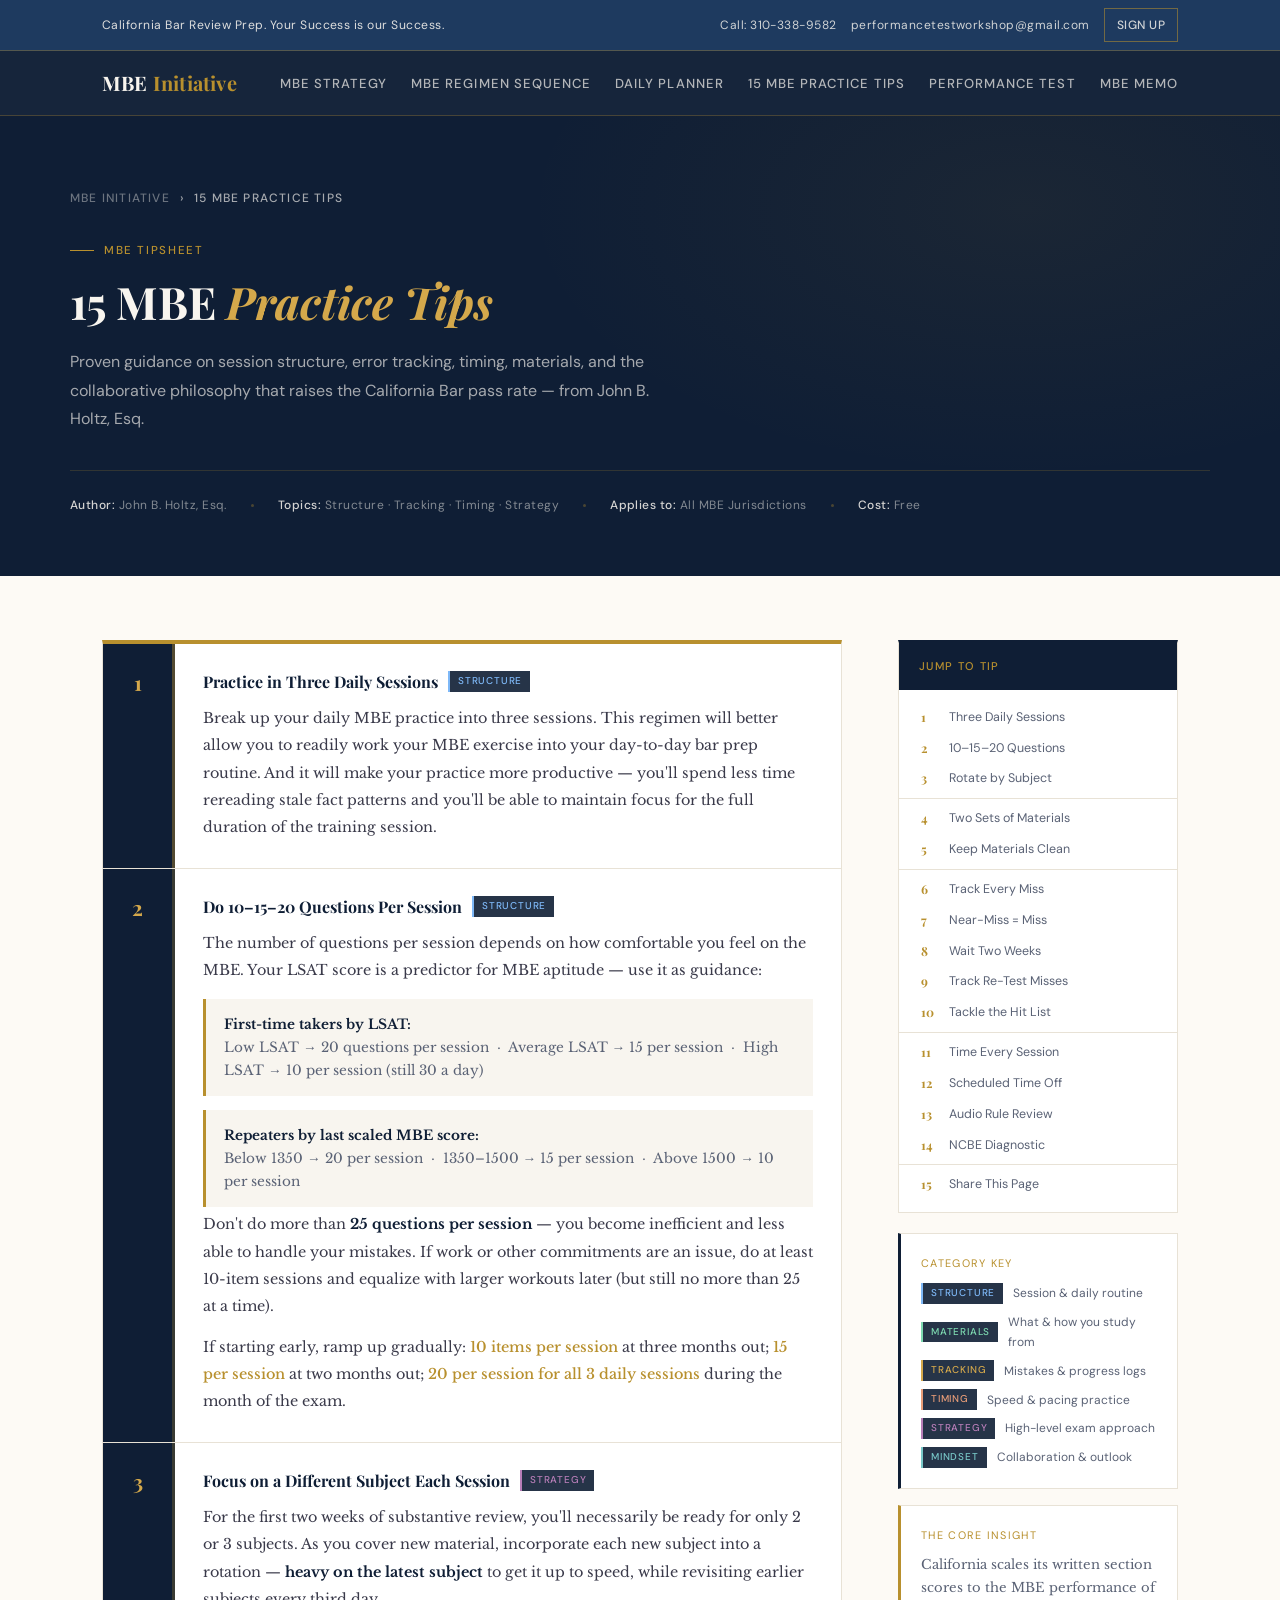
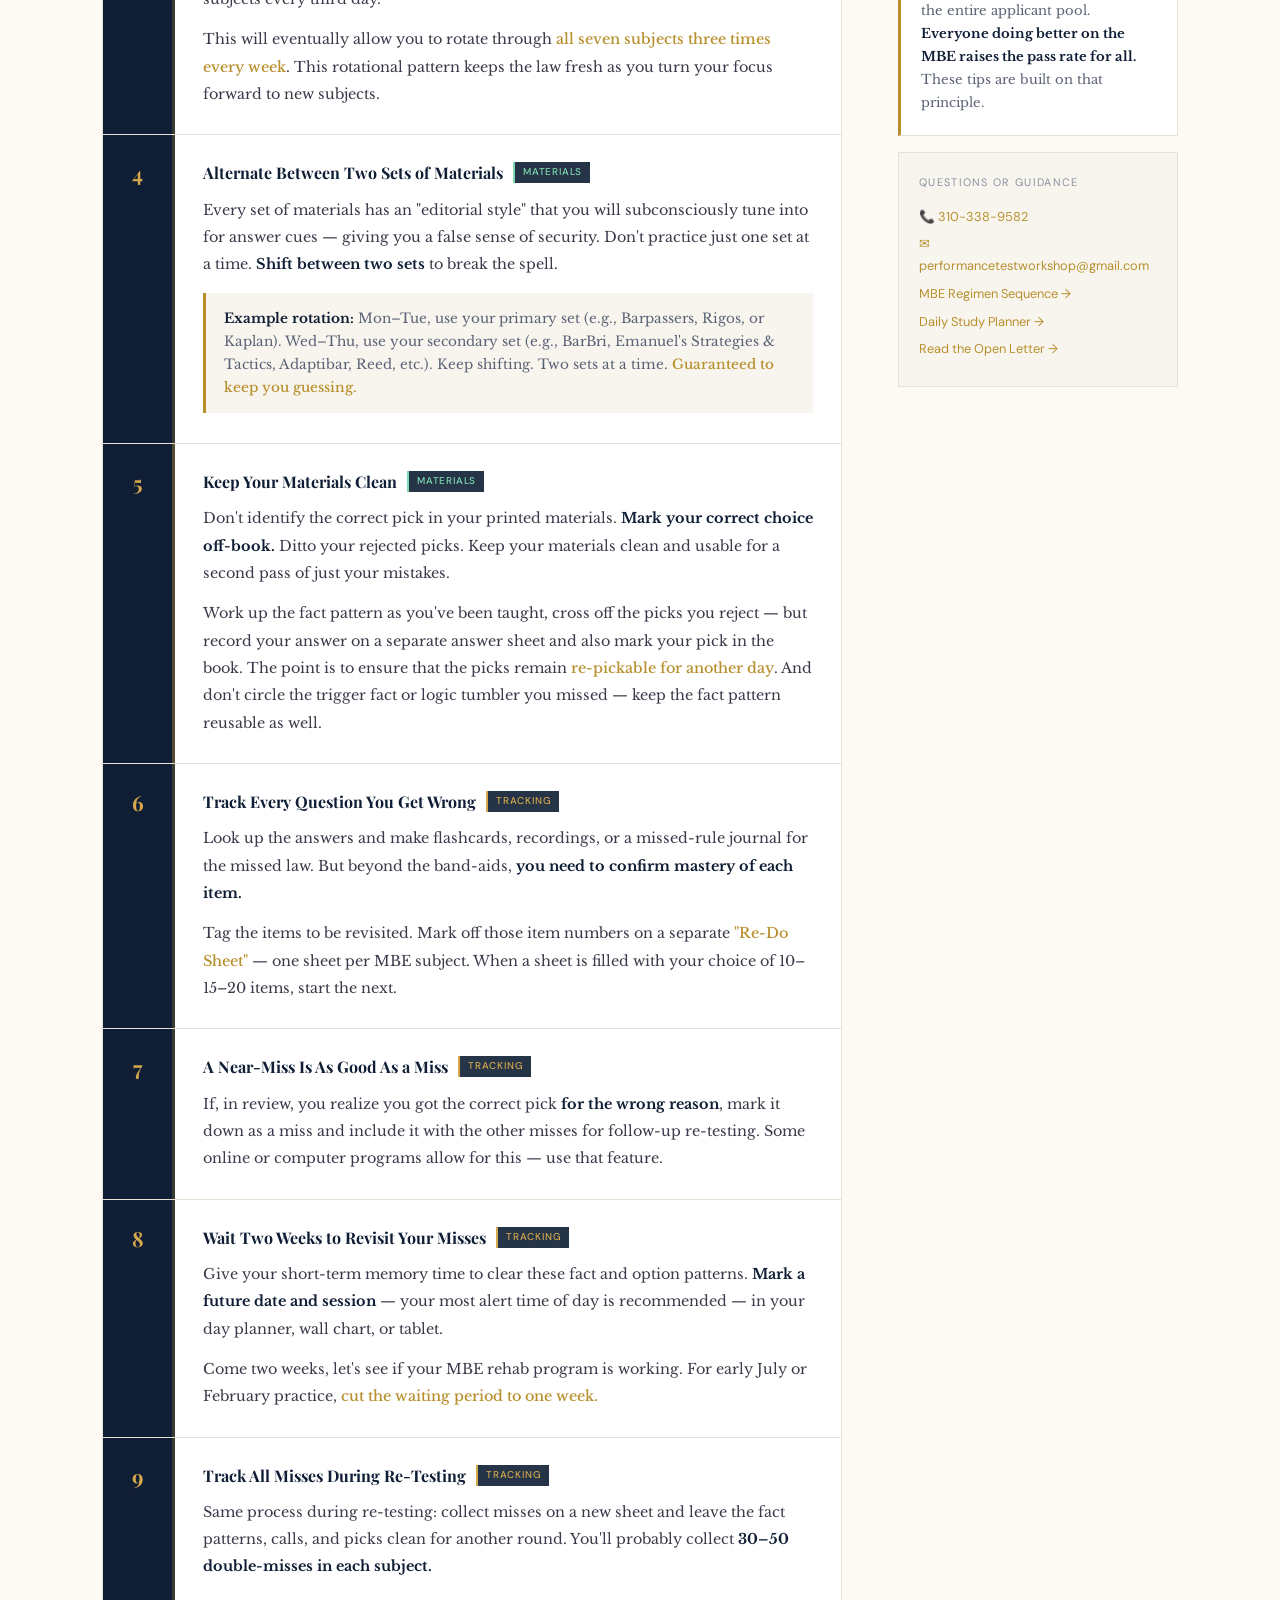
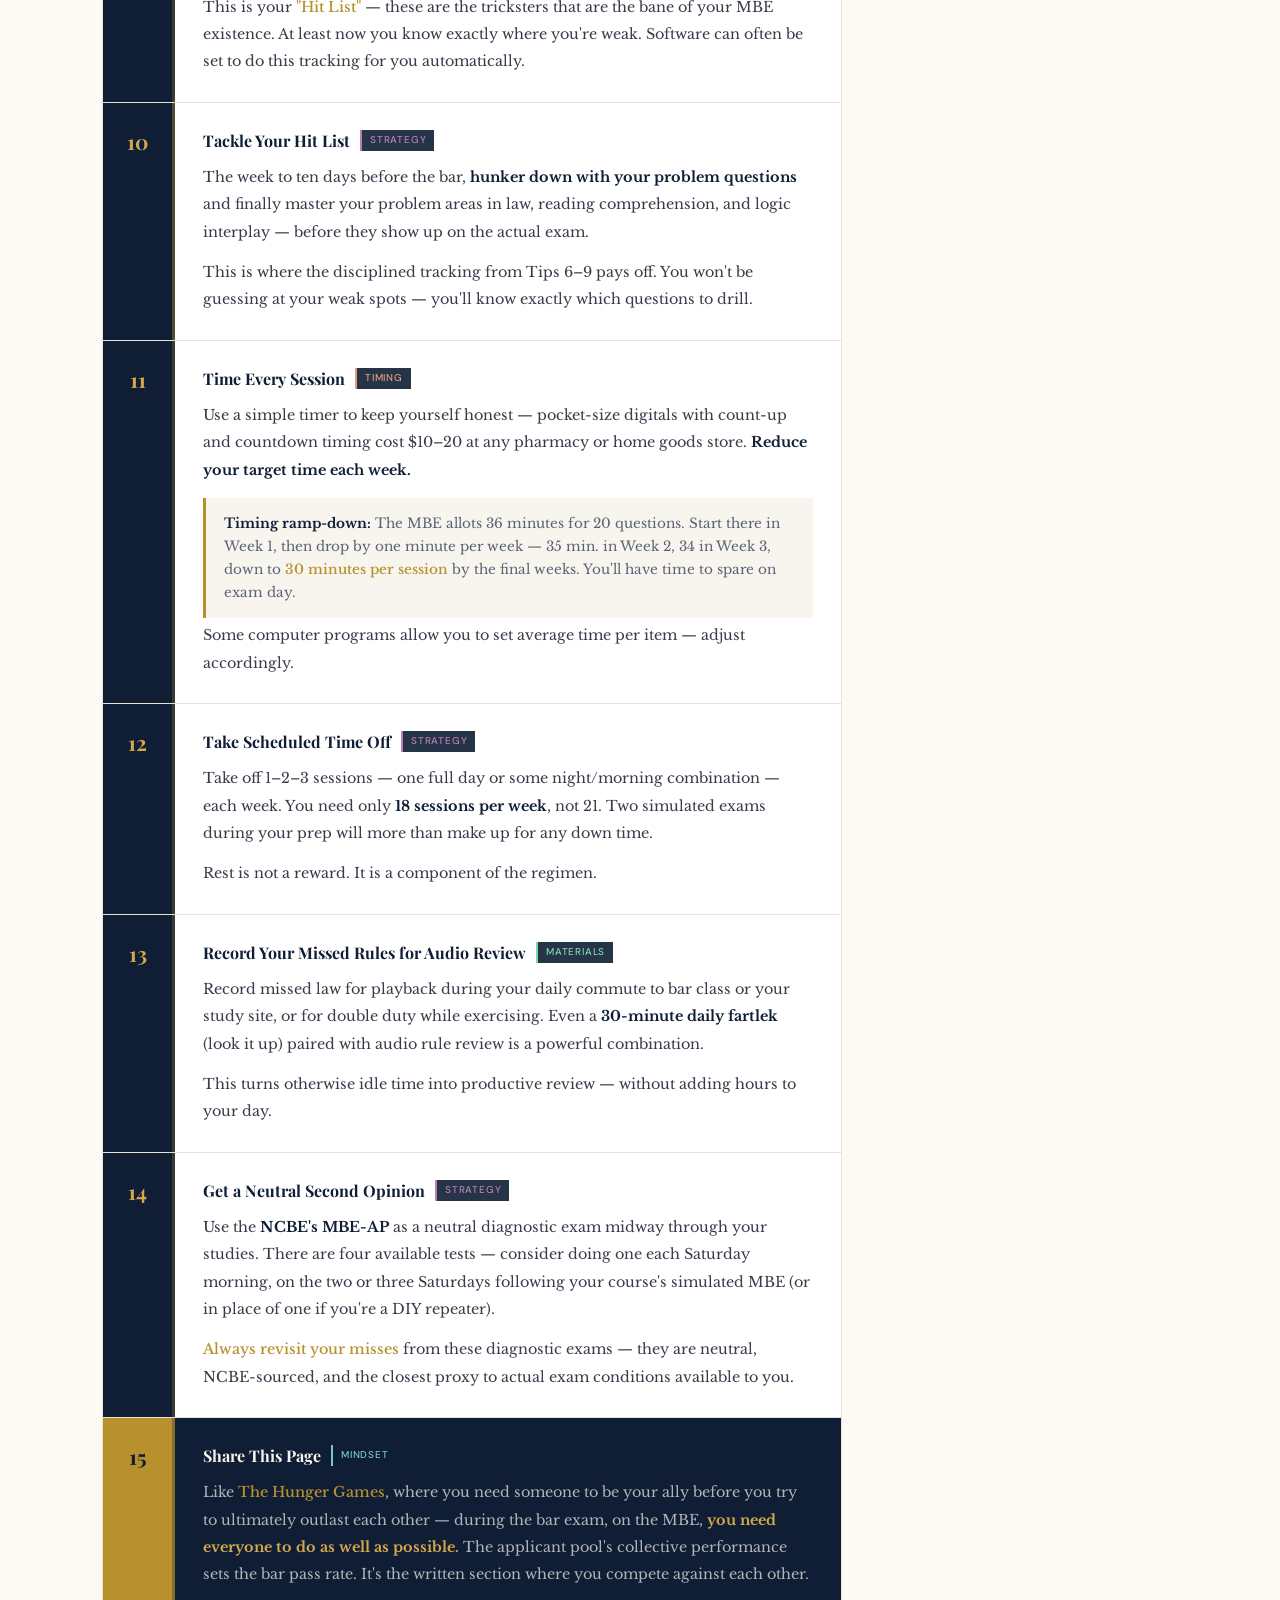
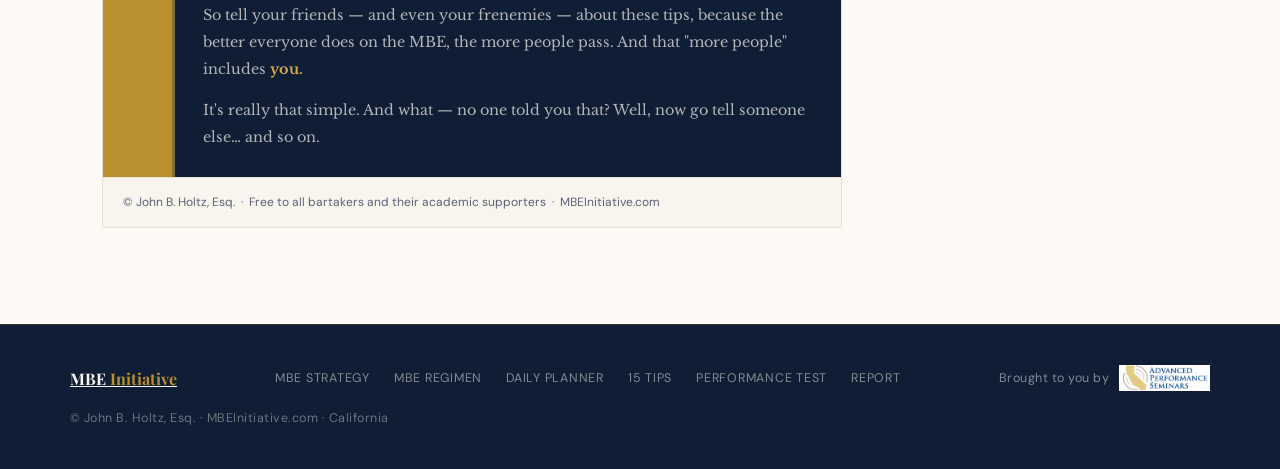
==== commit 8f56f578: "Add SEO/AI schema report page and footer link" ====
--- a/15-mbe-practice-tips/index.html
+++ b/15-mbe-practice-tips/index.html
@@ -300,7 +300,7 @@
 <body>
 
 <!-- NAV -->
-<div data-global-nav data-base-path="/mbeinitiative"></div>
+<div data-global-nav data-base-path=""></div>
 
 <!-- HERO -->
 <div class="page-hero">
@@ -623,6 +623,7 @@
       <a href="../daily-study-planner/">Daily Planner</a>
       <a href=".">15 Tips</a>
       <a href="../index.html#performance-test">Performance Test</a>
+      <a href="/mbeinitiative/report/index.html">Report</a>
     </div>
     <div class="footer-sponsor">
       Brought to you by
